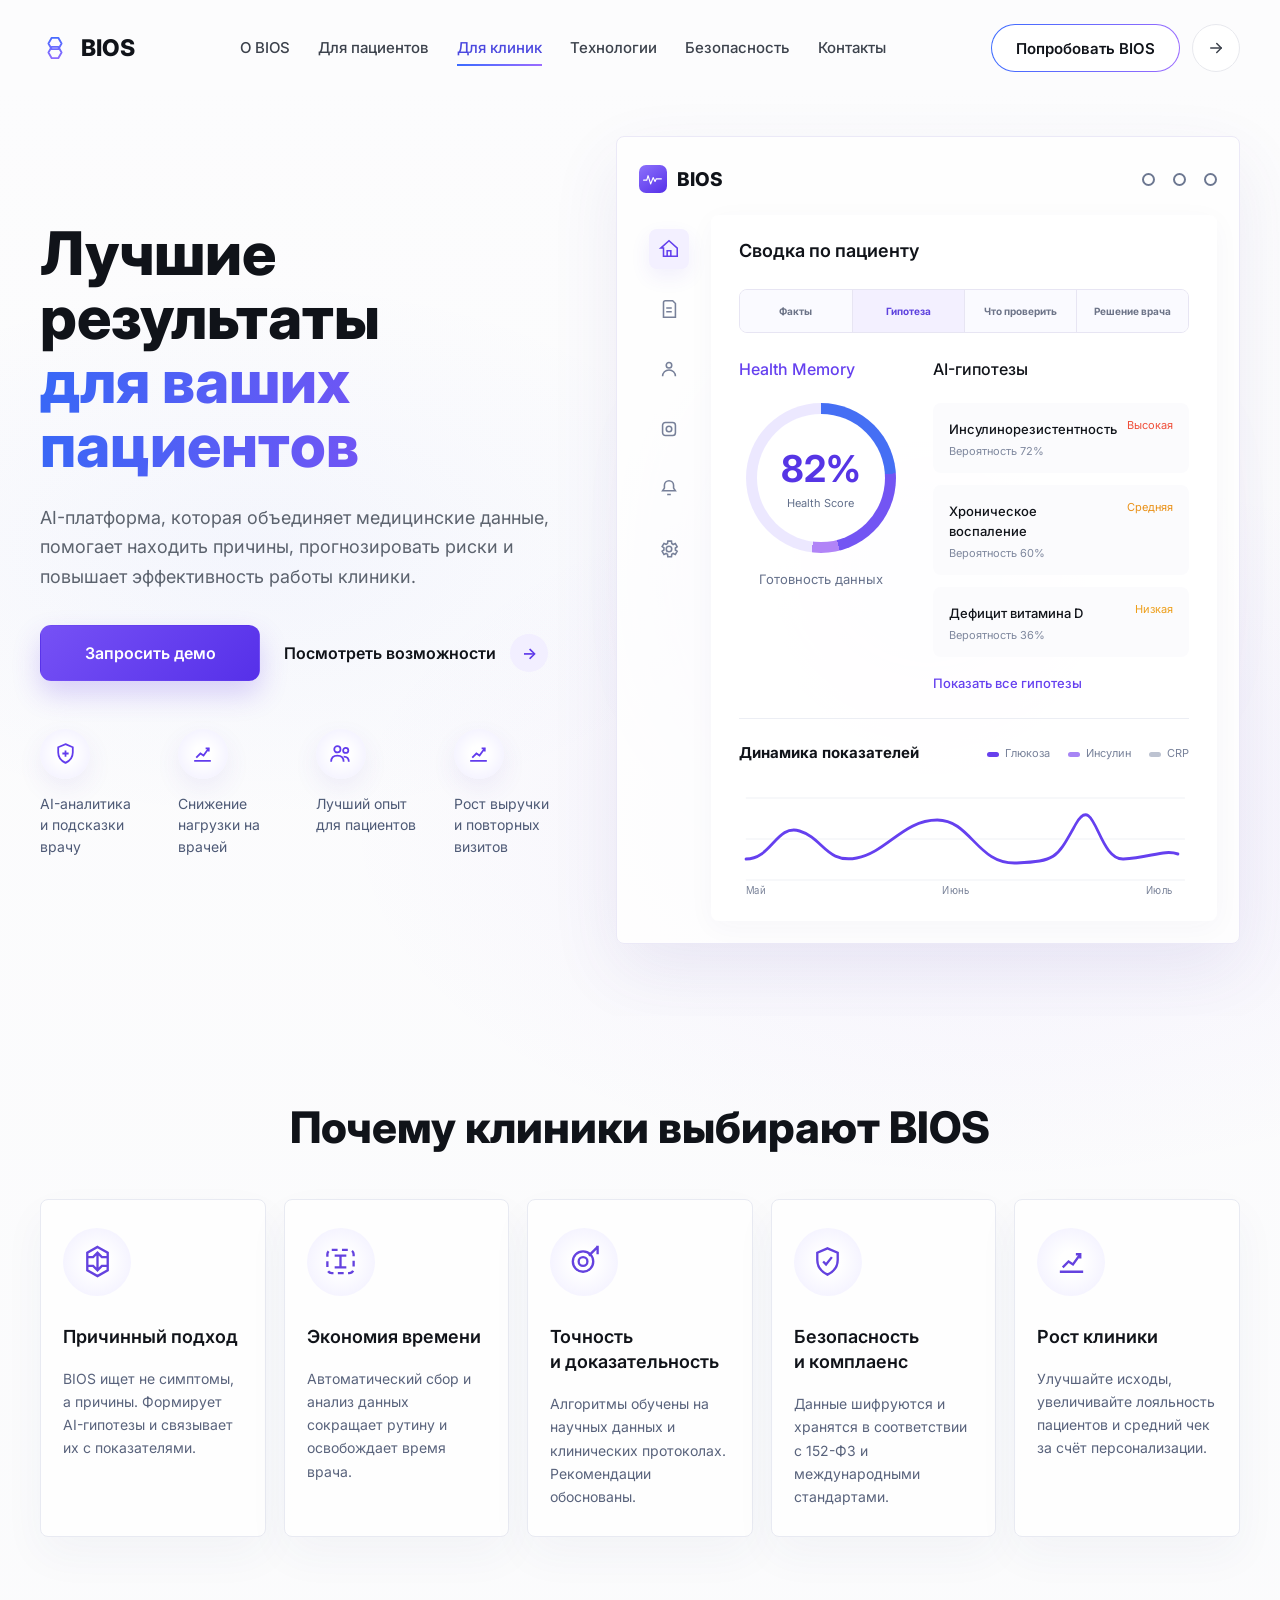
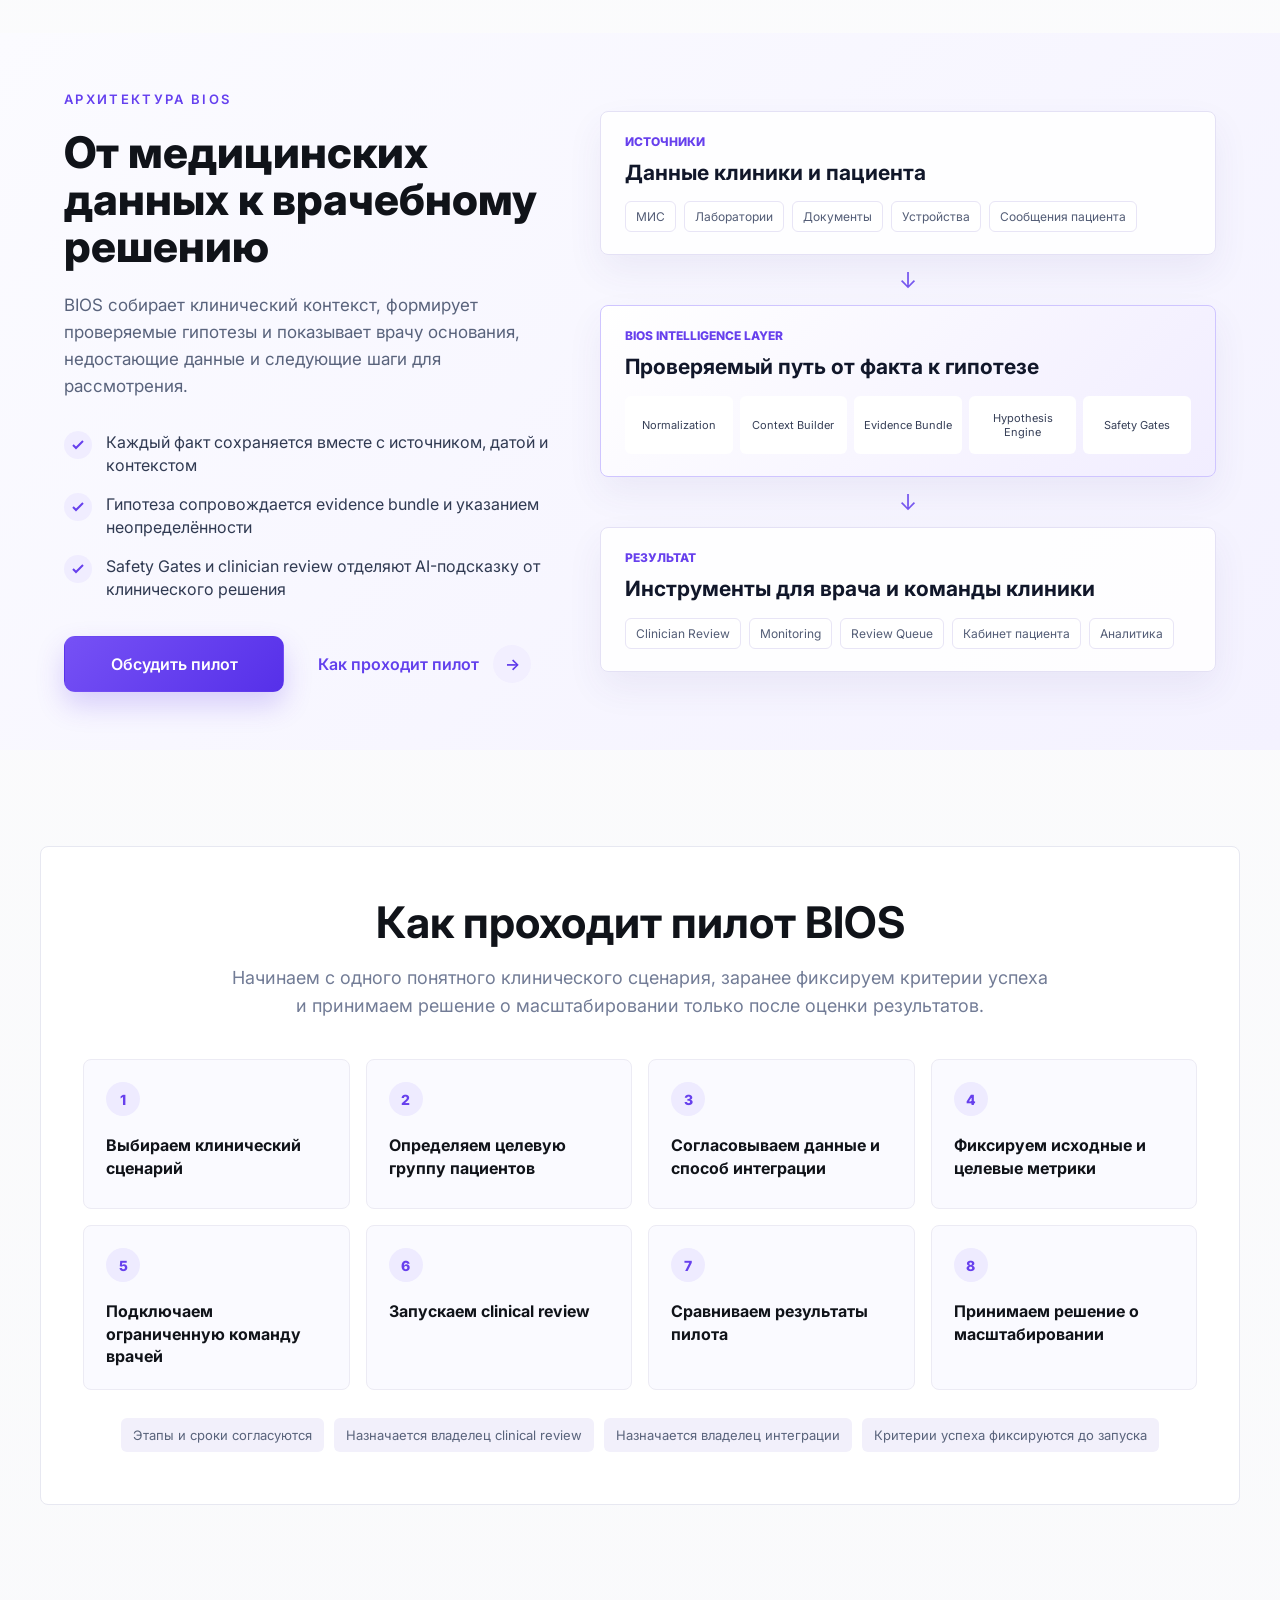
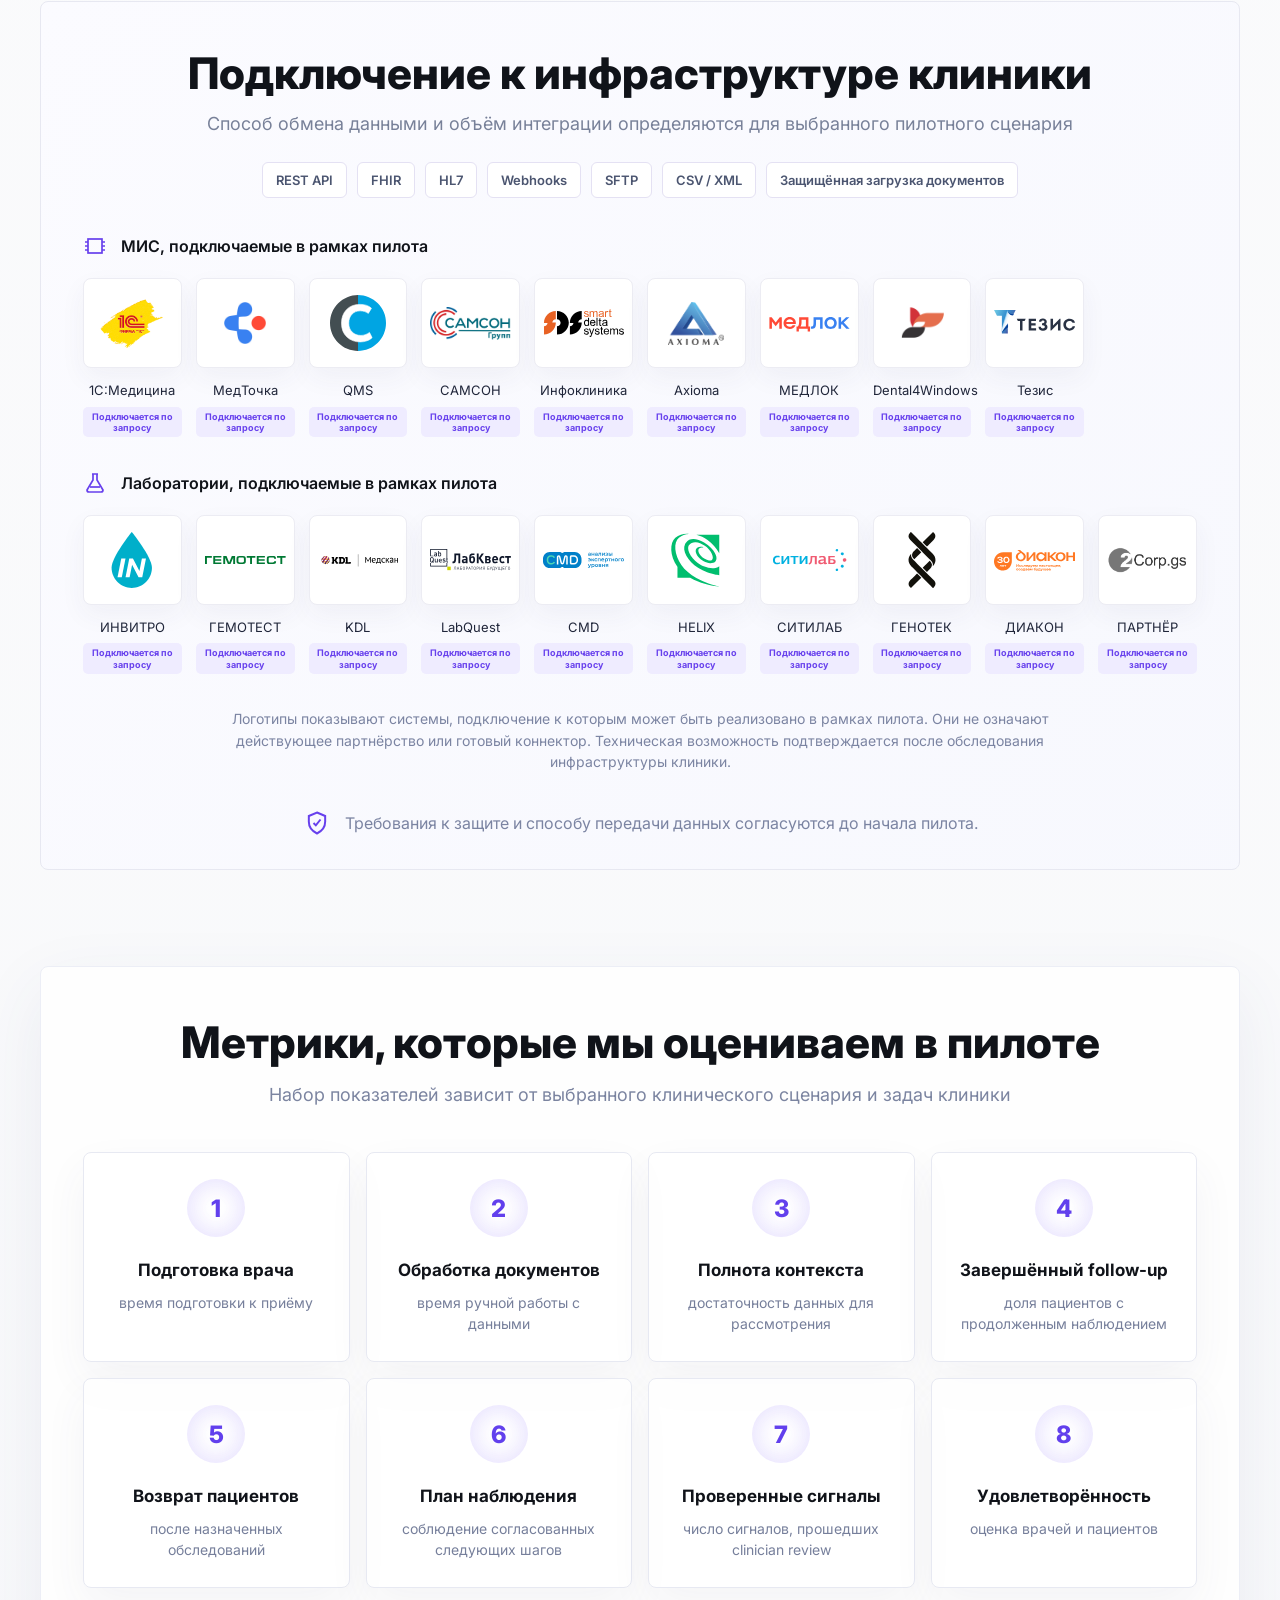
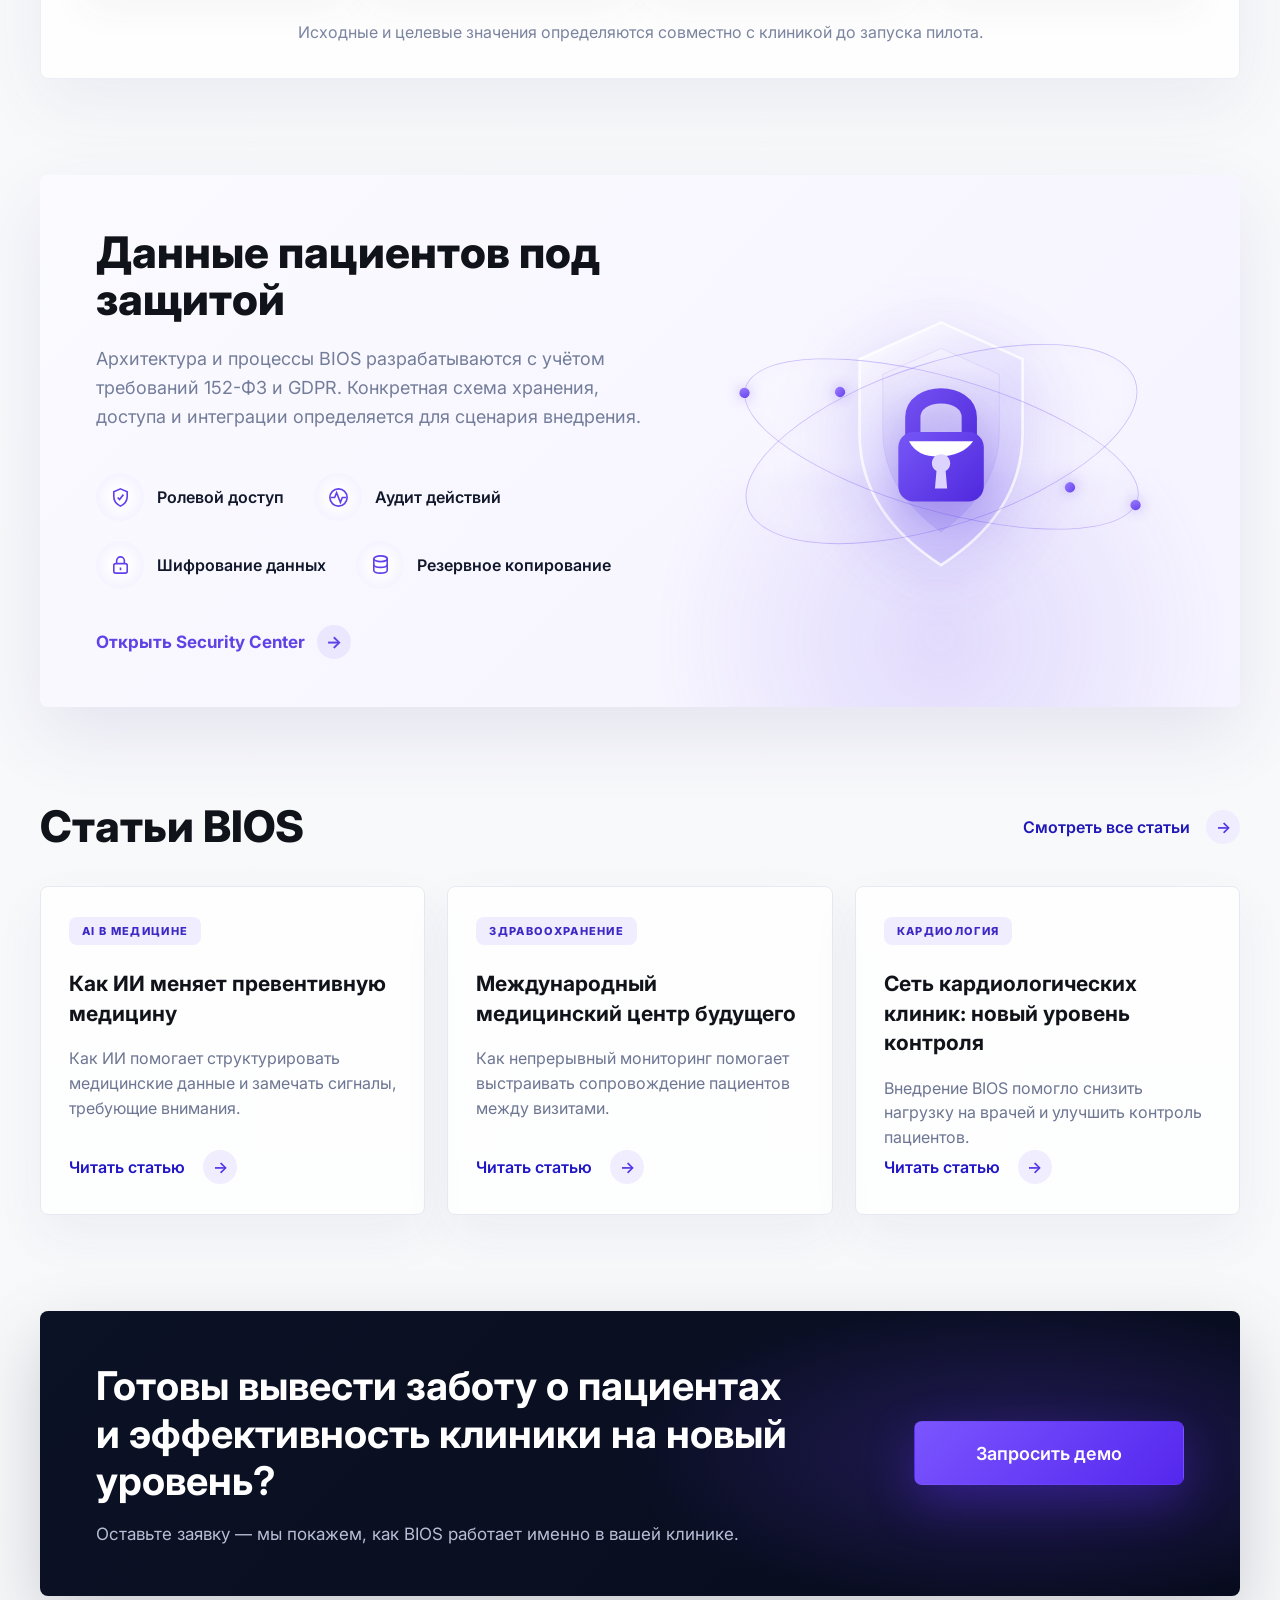
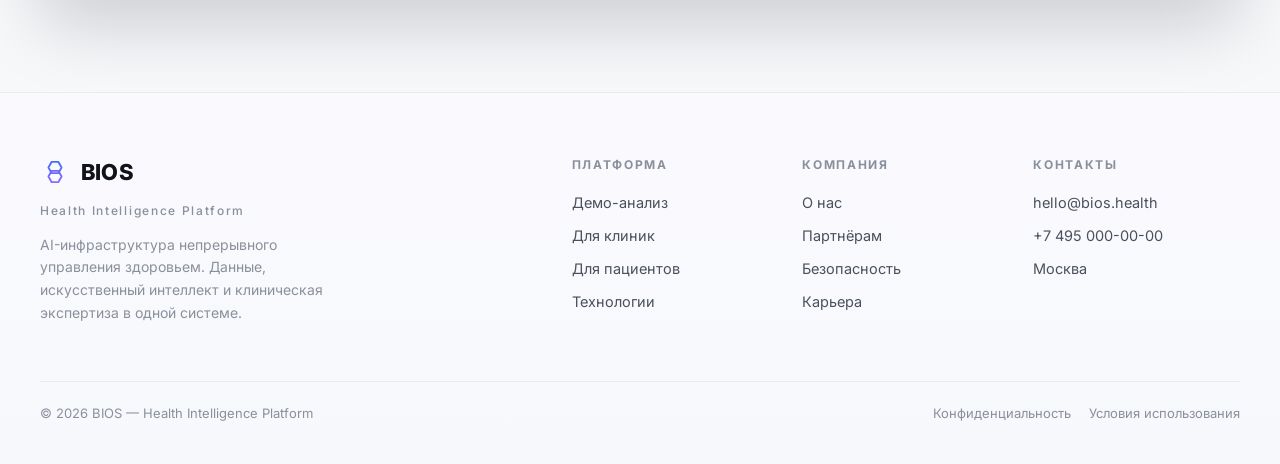
==== clinics.html @ 85fb9189 "Restore security sections" ====
<!DOCTYPE html>
<html lang="ru">
<head>
  <meta charset="UTF-8">
  <meta name="viewport" content="width=device-width, initial-scale=1.0">
  <title>BIOS для клиник — лучшие результаты для пациентов</title>
  <meta name="description" content="BIOS объединяет медицинские данные, формирует ИИ-гипотезы и помогает клиникам повышать качество лечения и эффективность работы.">
  <link rel="preconnect" href="https://fonts.googleapis.com">
  <link rel="preconnect" href="https://fonts.gstatic.com" crossorigin>
  <link href="https://fonts.googleapis.com/css2?family=Inter:wght@400;500;600;700;800&amp;display=swap&amp;subset=cyrillic,latin" rel="stylesheet">
  <style>
    :root{
      --ink:#0e1324;
      --text:#525d78;
      --muted:#7e879e;
      --line:#e7e9f2;
      --violet:#6540ef;
      --violet-2:#8059fa;
      --blue:#3f67f6;
      --page:#fdfdff;
      --wrap:min(1440px,calc(100% - 80px));
      --ease:cubic-bezier(.22,.61,.36,1);
    }
    *{box-sizing:border-box}
    html{scroll-behavior:smooth}
    body{margin:0;color:var(--ink);background:radial-gradient(850px 520px at 94% 8%,rgba(112,69,243,.055),transparent 68%),var(--page);font-family:'Inter',-apple-system,BlinkMacSystemFont,'Segoe UI',sans-serif;-webkit-font-smoothing:antialiased}
    body.menu-open{overflow:hidden}
    a{color:inherit;text-decoration:none}
    button{font:inherit}
    svg{display:block}
    .wrap{width:var(--wrap);margin:0 auto}

    .site-header{position:relative;z-index:20;border-bottom:1px solid rgba(226,229,239,.86);background:rgba(255,255,255,.78);backdrop-filter:blur(18px)}
    .nav{display:grid;grid-template-columns:auto 1fr auto;min-height:104px;align-items:center;gap:36px}
    .brand{display:inline-flex;align-items:center;gap:13px;font-size:26px;font-weight:800}
    .brand-mark{display:grid;width:44px;height:44px;place-items:center;border-radius:8px;color:#fff;background:linear-gradient(145deg,#8c71fb,#5630e9);box-shadow:0 9px 22px rgba(100,67,236,.24)}
    .brand-mark svg{width:28px;height:20px}
    .brand-main-mark{display:block;width:30px;height:30px;flex:none}
    .nav-links{display:flex;align-items:center;justify-content:center;gap:clamp(24px,3.1vw,52px)}
    .nav-links a{position:relative;padding:39px 0 36px;color:#273147;font-size:15px;font-weight:500;white-space:nowrap}
    .nav-links a:hover,.nav-links a[aria-current="page"]{color:#5731e9}
    .nav-links a[aria-current="page"]::after{content:"";position:absolute;right:0;bottom:20px;left:0;height:2px;background:#6540ef}
    .nav-actions{display:flex;align-items:center;gap:14px}
    .button{display:inline-flex;min-height:48px;align-items:center;justify-content:center;gap:10px;border:1px solid transparent;border-radius:8px;padding:0 24px;font-size:15px;font-weight:600;cursor:pointer;transition:transform .25s var(--ease),box-shadow .25s var(--ease),border-color .25s var(--ease)}
    .button:hover{transform:translateY(-2px)}
    .button-outline{border-color:#e2e5ee;background:rgba(255,255,255,.8)}
    .button-primary{color:#fff;background:linear-gradient(135deg,#7651f5,#5630e9);box-shadow:0 13px 28px rgba(94,55,232,.22)}
    .clinic-lead-modal[hidden]{display:none}
    .clinic-lead-modal{
      position:fixed;
      z-index:2000;
      inset:0;
      display:grid;
      padding:20px;
      place-items:center;
      overflow-y:auto;
      background:rgba(10,13,29,.58);
      backdrop-filter:blur(10px);
      -webkit-backdrop-filter:blur(10px);
    }
    .clinic-lead-dialog{
      position:relative;
      width:min(100%,520px);
      padding:34px;
      border:1px solid rgba(226,224,241,.95);
      border-radius:8px;
      background:#fff;
      box-shadow:0 30px 90px rgba(17,16,54,.28);
    }
    .clinic-lead-close{
      position:absolute;
      top:18px;
      right:18px;
      display:grid;
      width:42px;
      height:42px;
      padding:0;
      place-items:center;
      border:1px solid #e6e7ef;
      border-radius:50%;
      color:#505970;
      background:#fff;
      cursor:pointer;
      transition:border-color .2s ease,color .2s ease,transform .2s ease;
    }
    .clinic-lead-close:hover{color:#5d38e7;border-color:#8d78ee;transform:rotate(3deg)}
    .clinic-lead-close svg{width:20px;height:20px}
    .clinic-lead-eyebrow{margin:0 52px 12px 0;color:#6540ef;font-size:12px;font-weight:700;letter-spacing:.14em;text-transform:uppercase}
    .clinic-lead-dialog h2{margin:0;padding-right:48px;font-size:32px;line-height:1.18;letter-spacing:0}
    .clinic-lead-intro{margin:16px 0 0;color:#6c758d;font-size:15px;line-height:1.6}
    .clinic-lead-form{display:grid;gap:18px;margin-top:28px}
    .clinic-lead-field{display:grid;gap:8px}
    .clinic-lead-field label{color:#252c40;font-size:14px;font-weight:600}
    .clinic-lead-field label span{color:#8a91a3;font-weight:400}
    .clinic-lead-field input{
      width:100%;
      min-height:52px;
      padding:0 16px;
      border:1px solid #dfe2eb;
      border-radius:8px;
      outline:0;
      color:#141a2b;
      background:#fff;
      font:inherit;
      transition:border-color .18s ease,box-shadow .18s ease;
    }
    .clinic-lead-field input:focus{border-color:#7651f5;box-shadow:0 0 0 4px rgba(118,81,245,.12)}
    .clinic-lead-field input::placeholder{color:#9ba1b1}
    .clinic-lead-submit{width:100%;min-height:56px;margin-top:4px}
    .clinic-lead-status{min-height:20px;margin:0;color:#6b7388;font-size:13px;line-height:1.5}
    .clinic-lead-success{padding:28px 0 8px;text-align:center}
    .clinic-lead-success[hidden]{display:none}
    .clinic-lead-success-icon{
      display:grid;
      width:64px;
      height:64px;
      margin:0 auto 22px;
      place-items:center;
      border-radius:50%;
      color:#fff;
      background:linear-gradient(135deg,#7651f5,#5630e9);
      box-shadow:0 14px 30px rgba(94,55,232,.22);
    }
    .clinic-lead-success-icon svg{width:30px;height:30px}
    .clinic-lead-success h3{margin:0;font-size:27px}
    .clinic-lead-success p{margin:14px auto 0;color:#6c758d;font-size:15px;line-height:1.6}
    .clinic-lead-success .button{width:100%;margin-top:26px}
    body.clinic-modal-open{overflow:hidden}
    .menu-button{display:none;width:46px;height:46px;border:1px solid var(--line);border-radius:8px;place-items:center;color:var(--ink);background:#fff;cursor:pointer}
    .menu-button svg{width:22px;height:22px}

    .clinic-hero{overflow:hidden;padding:62px 0 84px}
    .clinic-hero-grid{display:grid;grid-template-columns:minmax(470px,.84fr) minmax(640px,1.16fr);min-height:760px;align-items:center;gap:50px}
    .clinic-hero h1{margin:0;font-size:clamp(54px,4.6vw,74px);line-height:1.12;font-weight:700;letter-spacing:0}
    .gradient-text{display:block;color:transparent;background:linear-gradient(97deg,#3967f6 2%,#8050f4 78%);-webkit-background-clip:text;background-clip:text}
    .clinic-lead{max-width:620px;margin:34px 0 0;color:var(--text);font-size:20px;line-height:1.75}
    .hero-actions{display:flex;align-items:center;gap:34px;margin-top:42px}
    .hero-actions .button-primary{min-width:245px;min-height:66px;font-size:17px}
    .text-link{display:inline-flex;align-items:center;gap:14px;font-weight:600}
    .text-link i{display:grid;width:38px;height:38px;place-items:center;border-radius:50%;color:#5e39ea;background:#f2efff;font-style:normal;transition:transform .25s var(--ease)}
    .text-link:hover i{transform:translateX(4px)}
    .clinic-proof{display:grid;grid-template-columns:repeat(4,minmax(0,1fr));gap:22px;margin-top:64px}
    .proof-item{color:#4e5a76;font-size:14px;line-height:1.55}
    .proof-icon{display:grid;width:58px;height:58px;margin-bottom:18px;place-items:center;border-radius:50%;color:#623ced;background:radial-gradient(circle,#fff 24%,#efedff 100%);box-shadow:0 10px 26px rgba(83,63,188,.08)}
    .proof-icon svg{width:29px;height:29px}

    .dashboard-stage{position:relative;min-width:0}
    .dashboard-stage::before{content:"";position:absolute;inset:5% 2% 0;background:radial-gradient(circle,rgba(102,69,238,.17),transparent 69%);filter:blur(28px)}
    .clinic-dashboard{position:relative;min-height:690px;padding:26px;border:1px solid #ebe9f7;border-radius:8px;background:rgba(255,255,255,.82);box-shadow:0 26px 70px rgba(76,63,155,.09);overflow:hidden}
    .dash-top{display:flex;align-items:center;justify-content:space-between;height:40px}
    .dash-brand{display:flex;align-items:center;gap:10px;font-size:19px;font-weight:800}
    .dash-brand .brand-mark{width:28px;height:28px;border-radius:7px;box-shadow:none}.dash-brand .brand-mark svg{width:19px}
    .dash-tools{display:flex;gap:18px;color:#6d7891}.dash-tools span{width:13px;height:13px;border:2px solid currentColor;border-radius:50%}
    .dash-layout{display:grid;grid-template-columns:70px 1fr;gap:12px;margin-top:22px}
    .dash-sidebar{display:flex;flex-direction:column;align-items:center;gap:20px;padding-top:14px}
    .dash-side-icon{display:grid;width:40px;height:40px;place-items:center;border-radius:8px;color:#778099}.dash-side-icon.active{color:#6340ed;background:#f3f0ff;box-shadow:0 8px 20px rgba(94,62,225,.08)}
    .dash-side-icon svg{width:22px;height:22px}
    .dash-main{min-height:576px;padding:32px 38px;border-radius:8px;background:rgba(255,255,255,.9);box-shadow:0 6px 28px rgba(63,67,110,.035)}
    .dash-title{margin:0 0 28px;font-size:18px;font-weight:600}
    .dash-path{display:grid;grid-template-columns:repeat(4,minmax(0,1fr));margin:0 0 26px;border:1px solid #e7e5f3;border-radius:8px;overflow:hidden}
    .dash-path span{display:flex;min-height:42px;padding:0 10px;align-items:center;justify-content:center;color:#6d7488;background:#fafaff;font-size:10px;font-weight:700;text-align:center}
    .dash-path span+span{border-left:1px solid #e7e5f3}
    .dash-path span:nth-child(2){color:#5e42de;background:#f3f0ff}
    .dash-summary{display:grid;grid-template-columns:.78fr 1.22fr;gap:30px}
    .score-pane h3,.hypotheses-pane h3{margin:0 0 24px;font-size:16px;font-weight:500}.score-pane h3{color:#6540ef}
    .score-ring{position:relative;display:grid;width:150px;height:150px;margin:0 auto;place-items:center;border-radius:50%;background:conic-gradient(#456ff4 0 24%,#7355f3 24% 46%,#b184f7 46% 52%,#ece8ff 52% 100%)}
    .score-ring::before{content:"";position:absolute;width:128px;height:128px;border-radius:50%;background:#fff}
    .score-value{position:relative;text-align:center}.score-value strong{display:block;color:#5635e5;font-size:37px}.score-value span{color:#63708b;font-size:11px}
    .score-caption{margin:18px 0 0;text-align:center;color:#66718b;font-size:13px}
    .hypothesis-list{display:grid;gap:12px}
    .hypothesis{display:grid;grid-template-columns:1fr auto;gap:10px;padding:15px 16px;border-radius:8px;background:#fbfbfd}
    .hypothesis strong{font-size:13px;font-weight:500}.hypothesis small{display:block;margin-top:6px;color:#7f889e;font-size:11px}.risk{font-size:11px}.risk.high{color:#ef4e39}.risk.medium{color:#e99118}.risk.low{color:#ed9e19}
    .all-hypotheses{display:inline-block;margin-top:18px;color:#6540ef;font-size:13px;font-weight:500}
    .dash-chart{margin-top:26px;padding-top:24px;border-top:1px solid #eceef4}
    .chart-head{display:flex;align-items:center;justify-content:space-between;margin-bottom:14px}.chart-head h3{margin:0;font-size:15px}.chart-legend{display:flex;gap:18px;color:#78829a;font-size:11px}.chart-legend i{display:inline-block;width:12px;height:5px;margin-right:6px;border-radius:8px;background:#6740ed}.chart-legend i.alt{background:#a785f5}.chart-legend i.gray{background:#bdc3d1}
    .dash-chart svg{width:100%;height:120px}

    .why{padding:100px 0 120px}
    .section-title{margin:0;text-align:center;font-size:clamp(40px,3.6vw,58px);line-height:1.2;font-weight:600;letter-spacing:0}
    .why-grid{display:grid;grid-template-columns:repeat(5,minmax(0,1fr));gap:24px;margin-top:66px}
    .why-card{display:flex;min-height:410px;flex-direction:column;padding:38px 26px;border:1px solid #e8eaf2;border-radius:8px;background:rgba(255,255,255,.76);box-shadow:0 18px 44px rgba(57,62,105,.045)}
    .why-icon{display:grid;width:86px;height:86px;place-items:center;border-radius:50%;color:#6442df;background:radial-gradient(circle,#fff 24%,#efedff 100%)}
    .why-icon svg{width:46px;height:46px}
    .why-card h3{margin:42px 0 0;font-size:20px;line-height:1.45;font-weight:600}
    .why-card p{margin:auto 0 0;color:#59637c;font-size:15px;line-height:1.85}

    .solution{padding:0 0 120px}
    .solution-shell{position:relative;min-height:760px;overflow:hidden;background:#f8fafc}
    .solution-photo{position:absolute;inset:0;width:100%;height:100%;object-fit:cover}
    .solution-shell::after{content:"";position:absolute;inset:0;background:linear-gradient(90deg,rgba(255,255,255,.99) 0%,rgba(255,255,255,.96) 37%,rgba(255,255,255,.4) 55%,transparent 72%)}
    .solution-content{position:relative;z-index:2;width:min(760px,48%);padding:84px 0 74px 5%}
    .eyebrow{margin:0 0 32px;color:#6540ef;font-size:14px;font-weight:600;letter-spacing:.18em;text-transform:uppercase}
    .solution h2{margin:0;font-size:clamp(44px,4vw,64px);line-height:1.18;font-weight:500;letter-spacing:0}
    .solution-lead{margin:28px 0 0;color:#59637c;font-size:19px;line-height:1.7}
    .solution-list{display:grid;gap:20px;margin-top:42px}
    .solution-item{display:grid;grid-template-columns:28px 1fr;align-items:start;gap:14px;color:#303a52;font-size:18px;line-height:1.45}
    .solution-check{display:grid;width:28px;height:28px;place-items:center;border-radius:50%;color:#6740ed;background:#f0edff}.solution-check svg{width:16px;height:16px}
    .solution-actions{display:flex;align-items:center;gap:48px;margin-top:48px}.solution-actions .button-primary{min-width:250px;min-height:64px;font-size:17px}.solution-actions .text-link{color:#6240ed}

    .integrations{padding:0 0 120px}
    .integrations-shell{padding:62px 58px 38px;border:1px solid #e7e8f1;border-radius:8px;background:linear-gradient(135deg,rgba(251,251,255,.98),rgba(247,248,254,.9))}
    .integrations-head{text-align:center}.integrations-head h2{margin:0;font-size:clamp(42px,3.8vw,60px);line-height:1.18;font-weight:600}.integrations-head p{margin:18px 0 0;color:#788199;font-size:20px}
    .integration-group{margin-top:44px}.integration-group+.integration-group{margin-top:42px}
    .integration-label{display:flex;align-items:center;gap:14px;margin:0 0 26px;font-size:18px;font-weight:600}.integration-label svg{width:28px;height:28px;color:#6740ed}
    .integration-grid{display:grid;grid-template-columns:repeat(10,minmax(0,1fr));gap:18px}
    .integration-item{text-align:center}.integration-logo{display:flex;height:100px;align-items:center;justify-content:center;padding:12px 8px;border:1px solid #ececf3;border-radius:8px;background:#fff;box-shadow:0 10px 26px rgba(54,57,101,.05);color:#111827}.integration-item span{display:block;margin-top:14px;color:#20263a;font-size:13px;line-height:1.25}
    .integration-logo img{display:block;width:auto;max-width:100%;height:auto;max-height:58px;object-fit:contain}.integration-logo img.logo-mark{width:56px;height:56px}.integration-logo img.logo-wide{width:min(100%,118px);max-height:52px}
    .integration-trust{display:flex;align-items:center;justify-content:center;gap:14px;margin-top:48px;color:#7b84a2;font-size:18px}.integration-trust svg{width:28px;height:28px;color:#6740ed}

    .results{padding:0 0 120px}
    .results-shell{padding:72px 54px 48px;border:1px solid #eceef6;border-radius:8px;background:rgba(255,255,255,.86);box-shadow:0 24px 70px rgba(68,73,126,.08)}
    .results-head{text-align:center}.results-head h2{margin:0;font-size:clamp(38px,3.5vw,56px);line-height:1.2;font-weight:700}.results-head p{margin:18px 0 0;color:#7b84a0;font-size:22px;line-height:1.45}
    .results-grid{display:grid;grid-template-columns:repeat(4,minmax(0,1fr));gap:36px;margin-top:58px}
    .result-card{display:flex;min-height:320px;flex-direction:column;align-items:center;justify-content:flex-start;padding:44px 24px 38px;border:1px solid #e7e9f2;border-radius:8px;background:rgba(255,255,255,.78);box-shadow:0 18px 44px rgba(67,72,116,.055);text-align:center}
    .result-number{display:grid;width:112px;height:112px;place-items:center;border-radius:50%;color:#6240ed;background:radial-gradient(circle,#fff 18%,#f0edff 100%);font-size:52px;font-weight:800;box-shadow:inset 0 0 24px rgba(103,64,237,.08)}
    .result-card h3{margin:46px 0 0;font-size:23px;line-height:1.35;font-weight:700}.result-card p{margin:22px 0 0;color:#767f9b;font-size:20px;line-height:1.45}
    .results-note{margin:48px 0 0;text-align:center;color:#7b84a0;font-size:18px}

    .security{padding:0 0 120px}
    .security-shell{position:relative;display:grid;grid-template-columns:minmax(0,1.08fr) minmax(420px,.92fr);align-items:center;gap:34px;min-height:520px;padding:72px 72px 64px;border-radius:8px;background:linear-gradient(135deg,#fbfaff 0%,#f5f3ff 100%);box-shadow:0 28px 72px rgba(76,65,155,.11);overflow:hidden}
    .security-shell::before{content:"";position:absolute;inset:auto -8% -18% 42%;height:330px;background:radial-gradient(circle,rgba(102,64,237,.14),transparent 66%);filter:blur(8px)}
    .security-content{position:relative;z-index:2}.security h2{margin:0;font-size:clamp(40px,4vw,64px);line-height:1.15;font-weight:700}.security-copy{max-width:820px;margin:30px 0 0;color:#737d9a;font-size:22px;line-height:1.55}
    .security-badges{display:flex;flex-wrap:wrap;gap:28px 42px;margin-top:70px}.security-badge{display:inline-flex;align-items:center;gap:16px;color:#12182b;font-size:20px;font-weight:600;white-space:nowrap}.security-badge i{display:grid;width:58px;height:58px;place-items:center;border-radius:50%;color:#6240ed;background:radial-gradient(circle,#fff 22%,#efecff 100%);font-style:normal}.security-badge svg{width:27px;height:27px}
    .security-more{display:inline-flex;align-items:center;gap:12px;margin-top:36px;color:#5f43e6;font-size:17px;font-weight:700}.security-more i{display:grid;width:34px;height:34px;place-items:center;border-radius:50%;background:#ebe7ff;font-style:normal;transition:transform .25s var(--ease)}.security-more:hover i{transform:translateX(4px)}
    .security-art{position:relative;z-index:2;display:grid;min-height:360px;place-items:center}
    .security-orbit{position:absolute;width:min(96%,520px);height:220px;border:3px solid rgba(106,86,238,.16);border-radius:50%;transform:rotate(16deg)}.security-orbit::before,.security-orbit::after{content:"";position:absolute;width:14px;height:14px;border-radius:50%;background:#9b87f6;box-shadow:0 0 18px rgba(102,64,237,.28)}.security-orbit::before{top:20px;left:7%}.security-orbit::after{right:9%;bottom:26px}
    .security-orbit.alt{height:270px;transform:rotate(-24deg)}.security-orbit.alt::before{top:50%;left:-3%}.security-orbit.alt::after{right:-2%;bottom:52%}
    .shield-visual{position:relative;display:grid;width:250px;height:300px;place-items:center;border-radius:52% 52% 46% 46%;background:linear-gradient(150deg,rgba(255,255,255,.74),rgba(230,225,255,.2));filter:drop-shadow(0 34px 34px rgba(92,63,218,.18))}
    .shield-visual::before{content:"";position:absolute;inset:54px 46px 42px;border-radius:46% 46% 42% 42%;background:linear-gradient(145deg,#8463ff 0%,#5a31ea 100%);clip-path:polygon(50% 0,90% 16%,86% 68%,50% 100%,14% 68%,10% 16%);box-shadow:inset 0 10px 22px rgba(255,255,255,.24)}
    .shield-visual::after{content:"";position:absolute;inset:20px 22px 16px;border:2px solid rgba(116,93,239,.18);border-radius:46% 46% 42% 42%;clip-path:polygon(50% 0,94% 18%,88% 70%,50% 100%,12% 70%,6% 18%)}
    .lock-visual{position:relative;z-index:2;width:70px;height:62px;margin-top:38px;border-radius:8px;background:linear-gradient(180deg,#fff,#e8e6ff);box-shadow:0 12px 24px rgba(49,39,139,.24)}.lock-visual::before{content:"";position:absolute;left:17px;top:-38px;width:36px;height:46px;border:9px solid #fff;border-bottom:0;border-radius:24px 24px 0 0}.lock-visual::after{content:"";position:absolute;left:31px;top:24px;width:9px;height:20px;border-radius:8px;background:#5a31ea}

    .articles{padding:0 0 120px}.articles-head{display:flex;align-items:center;justify-content:space-between;gap:24px;margin-bottom:48px}.articles-head h2{margin:0;font-size:clamp(42px,3.6vw,58px);line-height:1.15;font-weight:600}.articles-all{display:inline-flex;align-items:center;gap:16px;color:#1f18b8;font-size:18px;font-weight:600;white-space:nowrap}.articles-all i,.article-link i{display:grid;width:34px;height:34px;place-items:center;border-radius:50%;background:#f0edff;color:#4f32e7;font-style:normal}
    .articles-grid{display:grid;grid-template-columns:repeat(3,minmax(0,1fr));gap:36px}.article-card{display:flex;min-height:360px;flex-direction:column;padding:38px 34px;border:1px solid #e7e9f2;border-radius:8px;background:rgba(255,255,255,.82);box-shadow:0 20px 52px rgba(57,62,105,.055)}
    .article-tag{align-self:flex-start;padding:8px 16px;border-radius:8px;background:#f0edff;color:#3d2ac4;font-size:13px;font-weight:800;letter-spacing:.12em;text-transform:uppercase}.article-card h3{margin:30px 0 0;font-size:24px;line-height:1.45;font-weight:700}.article-card p{margin:28px 0 0;color:#6d7692;font-size:19px;line-height:1.55}.article-link{display:inline-flex;align-items:center;gap:18px;margin-top:auto;color:#2116c7;font-size:18px;font-weight:600}

    .demo-cta{padding:0 0 120px}.demo-shell{display:grid;grid-template-columns:minmax(0,1fr) auto;align-items:center;gap:44px;padding:72px 70px;border-radius:8px;background:radial-gradient(560px 220px at 82% 50%,rgba(103,64,237,.28),transparent 72%),linear-gradient(135deg,#0c1225 0%,#070b1d 100%);box-shadow:0 28px 72px rgba(9,12,30,.18);color:#fff}.demo-shell h2{max-width:900px;margin:0;font-size:clamp(38px,3.5vw,58px);line-height:1.32;font-weight:600}.demo-shell p{margin:26px 0 0;color:#b7bed5;font-size:20px}.demo-shell .button-primary{min-width:340px;min-height:82px;border-radius:8px;font-size:25px;background:linear-gradient(135deg,#7b55ff,#5527ee);box-shadow:0 18px 46px rgba(92,45,238,.34)}

    .clinic-footer{padding:0 0 42px}.footer-shell{display:grid;grid-template-columns:1.35fr repeat(3,1fr);gap:54px;padding:62px;border-top:1px solid #e7e9f2;background:linear-gradient(180deg,rgba(250,250,255,.92),rgba(247,248,253,.72))}
    .footer-brand p{max-width:360px;margin:25px 0 0;color:#59637c;font-size:15px;line-height:1.7}.footer-audience{display:flex;flex-wrap:wrap;gap:10px;margin-top:28px}.footer-audience a{display:inline-flex;align-items:center;gap:9px;padding:11px 14px;border:1px solid #e0e2ed;border-radius:8px;color:#22283a;background:#fff;font-size:14px;font-weight:650;transition:border-color .2s,color .2s,transform .2s}.footer-audience a:hover{border-color:#8c75ef;color:#5937e7;transform:translateY(-2px)}.footer-audience svg{width:16px;height:16px}.footer-column h3{margin:6px 0 25px;font-size:15px}.footer-column nav{display:grid;gap:17px}.footer-column a{color:#5b6680;font-size:14px;line-height:1.45;transition:color .2s}.footer-column a:hover{color:#5937e7}.footer-contact{display:inline-flex!important;align-items:center;gap:9px;color:#2d20c7!important;font-weight:650}.footer-contact svg{width:17px;height:17px}.footer-bottom{grid-column:1/-1;display:flex;align-items:center;justify-content:space-between;gap:24px;margin-top:10px;padding-top:28px;border-top:1px solid #e0e3ec;color:#778098;font-size:14px}.footer-legal{display:flex;flex-wrap:wrap;gap:20px}.footer-legal a{color:#778098}.footer-legal a:hover{color:#5937e7}

    .reveal{opacity:0;transform:translateY(18px);transition:opacity .7s var(--ease),transform .7s var(--ease)}.reveal.is-visible{opacity:1;transform:none}

    @media(max-width:1180px){
      :root{--wrap:min(100% - 48px,1180px)}
      .nav-links{gap:22px}.nav-links a:nth-last-child(-n+2){display:none}
      .clinic-hero-grid{grid-template-columns:minmax(400px,.85fr) minmax(520px,1.15fr);gap:30px}
      .clinic-proof{grid-template-columns:repeat(2,minmax(0,1fr))}
      .clinic-dashboard{min-height:620px}.dash-main{padding:28px 26px}.dash-layout{grid-template-columns:58px 1fr}
      .why-grid{grid-template-columns:repeat(3,minmax(0,1fr))}.why-card{min-height:360px}.why-card:nth-last-child(-n+2){grid-column:span 1}
      .integration-grid{grid-template-columns:none;grid-auto-flow:column;grid-auto-columns:118px;overflow-x:auto;padding-bottom:12px;scrollbar-width:none;scroll-snap-type:x proximity}.integration-grid::-webkit-scrollbar{display:none}.integration-item{scroll-snap-align:start}
      .results-grid{grid-template-columns:repeat(2,minmax(0,1fr));gap:24px}.result-card{min-height:280px}.security-shell{grid-template-columns:1fr;min-height:0}.security-art{min-height:300px}.articles-grid{gap:22px}.article-card{padding:32px 26px}.demo-shell{grid-template-columns:1fr}.demo-shell .button-primary{justify-self:start}
      .footer-shell{grid-template-columns:1.2fr repeat(3,.8fr);gap:34px;padding:48px 34px}
    }
    @media(max-width:920px){
      :root{--wrap:min(100% - 40px,760px)}
      .nav{grid-template-columns:1fr auto;min-height:82px}.nav-links,.nav-actions{display:none}.menu-button{display:grid}
      .nav-links.is-open{position:fixed;inset:82px 0 0;display:flex;flex-direction:column;align-items:flex-start;justify-content:flex-start;gap:0;padding:28px 24px;background:#fff}
      .nav-links.is-open a,.nav-links.is-open a:nth-last-child(-n+2){display:block;width:100%;padding:18px 0;border-bottom:1px solid var(--line)}.nav-links.is-open a::after{display:none}
      .clinic-hero{padding-top:42px}.clinic-hero-grid{grid-template-columns:1fr;min-height:0}.clinic-copy{text-align:center}.clinic-lead{margin-right:auto;margin-left:auto}.hero-actions{justify-content:center}.clinic-proof{text-align:left}.dashboard-stage{width:min(100%,760px);margin:0 auto}
      .why{padding-top:80px}.why-grid{grid-template-columns:repeat(2,minmax(0,1fr))}
      .solution-shell{display:flex;min-height:0;flex-direction:column;padding-top:400px}.solution-photo{height:430px;object-position:66% center}.solution-shell::after{background:linear-gradient(180deg,transparent 0,rgba(255,255,255,.24) 270px,#fff 410px)}.solution-content{width:100%;padding:55px 40px 65px;background:#fff}.solution-content{text-align:center}.solution-list{width:min(100%,680px);margin-right:auto;margin-left:auto;text-align:left}.solution-actions{justify-content:center}
      .integrations-shell{padding:54px 34px 34px}.results-shell{padding:56px 34px 40px}.security-shell{padding:54px 34px 44px}.security-copy br,.demo-shell br{display:none}.security-badges{margin-top:44px}.articles-head{align-items:flex-start;flex-direction:column}.articles-grid{grid-template-columns:1fr}.article-card{min-height:300px}.demo-shell{padding:54px 34px}.footer-shell{grid-template-columns:repeat(2,minmax(0,1fr))}.footer-brand{grid-column:1/-1}
    }
    @media(max-width:620px){
      :root{--wrap:calc(100% - 32px)}
      .brand{font-size:22px}.brand-mark{width:38px;height:38px}
      .clinic-hero{padding:32px 0 64px}.clinic-hero h1{font-size:42px;line-height:1.15}.clinic-lead{font-size:17px;line-height:1.65}.hero-actions{flex-direction:column;gap:20px}.hero-actions .button-primary{width:100%}.clinic-proof{grid-template-columns:1fr;gap:24px;margin-top:48px}.proof-item{display:grid;grid-template-columns:58px 1fr;align-items:center;gap:16px}.proof-icon{margin:0}
      .clinic-dashboard{min-height:530px;padding:15px}.dash-layout{grid-template-columns:1fr}.dash-sidebar{display:none}.dash-main{min-height:440px;padding:22px 16px}.dash-summary{grid-template-columns:1fr}.hypotheses-pane{display:none}.score-ring{width:136px;height:136px}.score-ring::before{width:116px;height:116px}.dash-chart{margin-top:22px}.chart-legend{display:none}
      .why{padding:70px 0 80px}.section-title{font-size:34px}.why-grid{grid-template-columns:1fr;gap:14px;margin-top:40px}.why-card{display:grid;grid-template-columns:74px 1fr;min-height:0;gap:20px;padding:24px}.why-icon{grid-row:1/3;width:74px;height:74px}.why-icon svg{width:38px;height:38px}.why-card h3{margin:4px 0 0;font-size:18px}.why-card p{margin:8px 0 0;font-size:14px;line-height:1.65}
      .solution{padding-bottom:80px}.solution-shell{padding-top:310px}.solution-photo{height:340px;object-position:72% center}.solution-content{padding:40px 20px 52px}.eyebrow{margin-bottom:20px}.solution h2{font-size:36px}.solution-lead{font-size:17px}.solution-list{gap:16px;margin-top:32px}.solution-item{font-size:15px}.solution-actions{flex-direction:column;gap:22px;margin-top:38px}.solution-actions .button-primary{width:100%}
      .integrations{padding-bottom:80px}.integrations-shell{padding:42px 18px 28px}.integrations-head h2{font-size:34px}.integrations-head p{font-size:16px;line-height:1.5}.integration-group{margin-top:34px}.integration-label{font-size:15px}.integration-grid{grid-auto-columns:104px;gap:12px}.integration-logo{height:90px}.integration-trust{align-items:flex-start;margin-top:30px;font-size:15px;text-align:center}
      .results,.security,.articles,.demo-cta{padding-bottom:80px}.results-shell{padding:42px 18px 32px}.results-head h2{font-size:32px}.results-head p{font-size:16px}.results-grid{grid-template-columns:1fr;gap:14px;margin-top:34px}.result-card{min-height:0;padding:26px 18px}.result-number{width:82px;height:82px;font-size:38px}.result-card h3{margin-top:26px;font-size:19px}.result-card p{margin-top:12px;font-size:16px}.results-note{margin-top:30px;font-size:14px;line-height:1.5}.security-shell{padding:42px 20px 34px}.security h2{font-size:32px}.security-copy{font-size:16px;line-height:1.65}.security-badges{display:grid;gap:16px}.security-badge{font-size:15px;white-space:normal}.security-badge i{width:48px;height:48px}.security-art{min-height:250px}.security-orbit{width:310px;height:140px}.security-orbit.alt{height:180px}.shield-visual{width:180px;height:220px}.shield-visual::before{inset:40px 34px 30px}.lock-visual{width:54px;height:48px}.lock-visual::before{left:13px;top:-30px;width:28px;height:36px;border-width:7px}.lock-visual::after{left:24px;top:18px}.articles-head{margin-bottom:28px}.articles-head h2{font-size:34px}.articles-all,.article-link{font-size:16px}.article-card{min-height:0;padding:28px 22px}.article-card h3{font-size:21px}.article-card p{font-size:16px}.demo-shell{padding:42px 22px;gap:30px}.demo-shell h2{font-size:30px}.demo-shell p{font-size:16px;line-height:1.55}.demo-shell .button-primary{width:100%;min-width:0;min-height:62px;font-size:20px}
      .clinic-footer{padding-bottom:20px}.footer-shell{grid-template-columns:1fr;gap:34px;padding:38px 22px}.footer-brand{grid-column:auto}.footer-column h3{margin-bottom:17px}.footer-bottom{align-items:flex-start;flex-direction:column;gap:16px}.footer-legal{gap:12px 18px}
    }
    /* Match the visual scale and rhythm of the main page. */
    :root{
      --ink:#101319;
      --text:#5c636e;
      --muted:#8a909b;
      --line:#e9ebef;
      --page:#fcfcfd;
      --wrap:min(1320px,calc(100% - 80px));
    }
    body{
      background:radial-gradient(1100px 600px at 78% 12%,rgba(124,77,255,.06),transparent 60%),radial-gradient(900px 500px at 20% 8%,rgba(47,91,255,.04),transparent 55%),linear-gradient(180deg,#fcfcfd 0%,#f7f8fa 100%);
    }
    .site-header{border-bottom:0;background:rgba(252,252,253,.88)}
    .nav{min-height:82px;gap:24px}
    .brand{gap:11px;font-size:23px}
    .brand-mark{width:30px;height:30px;border-radius:7px;box-shadow:0 7px 18px rgba(100,67,236,.2)}
    .brand-mark svg{width:21px;height:15px}
    .nav-links{gap:38px}
    .nav-links a{padding:31px 0 30px;color:#3c424c}
    .nav-links a[aria-current="page"]::after{bottom:11px}
    .button{border-radius:11px}
    .button-outline{border-color:#e3e5eb;background:#fff}

    .clinic-hero{padding:40px 0 72px}
    .clinic-hero-grid{grid-template-columns:minmax(430px,.92fr) minmax(560px,1.08fr);min-height:640px;gap:44px}
    .clinic-hero h1{font-size:clamp(42px,4.7vw,68px);line-height:1.06;font-weight:800}
    .clinic-lead{max-width:560px;margin-top:26px;font-size:18px;line-height:1.62}
    .hero-actions{gap:24px;margin-top:34px}
    .hero-actions .button-primary{min-width:220px;min-height:56px;font-size:16px}
    .clinic-proof{gap:20px;margin-top:48px}
    .proof-icon{width:50px;height:50px;margin-bottom:14px}
    .proof-icon svg{width:25px;height:25px}
    .clinic-dashboard{min-height:570px;padding:22px}
    .dash-layout{grid-template-columns:60px 1fr;margin-top:16px}
    .dash-main{min-height:472px;padding:25px 28px}

    .why{padding:88px 0 96px}
    .section-title,.solution h2,.integrations-head h2,.results-head h2,.security h2,.articles-head h2{font-size:clamp(36px,3.4vw,52px);line-height:1.08;font-weight:800}
    .why-grid{gap:18px;margin-top:48px}
    .why-card{min-height:300px;padding:28px 22px}
    .why-icon{width:68px;height:68px}
    .why-icon svg{width:35px;height:35px}
    .why-card h3{margin-top:28px;font-size:18px;line-height:1.4}
    .why-card p{margin:18px 0 0;font-size:14px;line-height:1.65}

    .solution,.integrations,.results,.security,.articles,.demo-cta{padding-bottom:96px}
    .solution-shell{min-height:620px}
    .solution-content{width:min(680px,50%);padding:64px 0 58px 5%}
    .eyebrow{margin-bottom:22px;font-size:13px}
    .solution-lead{margin-top:22px;font-size:17px;line-height:1.6}
    .solution-list{gap:16px;margin-top:30px}
    .solution-item{font-size:16px}
    .solution-actions{gap:34px;margin-top:34px}
    .solution-actions .button-primary{min-width:220px;min-height:56px;font-size:16px}

    .integrations-shell{padding:48px 42px 32px}
    .integrations-head p{margin-top:16px;font-size:18px}
    .integration-group{margin-top:36px}
    .integration-group+.integration-group{margin-top:34px}
    .integration-label{margin-bottom:20px;font-size:16px}
    .integration-label svg{width:24px;height:24px}
    .integration-grid{gap:14px}
    .integration-logo{height:90px}
    .integration-trust{margin-top:36px;font-size:16px}

    .results-shell{padding:52px 42px 36px}
    .results-head p{margin-top:16px;font-size:18px}
    .results-grid{gap:22px;margin-top:44px}
    .result-card{min-height:250px;padding:30px 20px}
    .result-number{width:84px;height:84px;font-size:40px}
    .result-card h3{margin-top:28px;font-size:20px}
    .result-card p{margin-top:14px;font-size:16px;line-height:1.5}
    .results-note{margin-top:34px;font-size:16px}

    .security-shell{grid-template-columns:minmax(0,1.08fr) minmax(360px,.92fr);min-height:440px;padding:54px 56px 48px}
    .security-copy{margin-top:22px;font-size:18px;line-height:1.6}
    .security-badges{gap:20px 30px;margin-top:42px}
    .security-badge{gap:13px;font-size:16px}
    .security-badge i{width:48px;height:48px}
    .security-badge svg{width:23px;height:23px}
    .security-art{min-height:300px;transform:scale(.86)}
    .bios-lock-art{
      position:relative;
      isolation:isolate;
      display:grid;
      min-height:320px;
      place-items:center;
      overflow:visible;
    }
    .bios-lock-glow{
      position:absolute;
      z-index:0;
      width:78%;
      aspect-ratio:1;
      border-radius:50%;
      background:radial-gradient(circle,rgba(111,76,243,.19) 0%,rgba(111,76,243,.08) 36%,transparent 69%);
      filter:blur(18px);
      animation:biosLockGlow 5.4s ease-in-out infinite;
    }
    .bios-lock-orbit{
      position:absolute;
      z-index:2;
      width:min(98%,520px);
      height:156px;
      border:1.5px solid rgba(111,82,244,.34);
      border-radius:50%;
      box-shadow:inset 0 0 22px rgba(112,79,244,.025);
    }
    .bios-lock-orbit.one{transform:rotate(16deg);animation:biosOrbitOne 13s linear infinite}
    .bios-lock-orbit.two{height:190px;transform:rotate(-18deg);animation:biosOrbitTwo 16s linear infinite}
    .bios-lock-dot{
      position:absolute;
      width:12px;
      height:12px;
      border-radius:50%;
      background:linear-gradient(145deg,#9b80ff,#6740ed);
      box-shadow:0 0 15px rgba(103,64,237,.42);
      animation:biosDotPulse 2.8s ease-in-out infinite;
    }
    .bios-lock-dot.a{top:50%;left:-6px}
    .bios-lock-dot.b{top:50%;right:-6px;animation-delay:-1.2s}
    .bios-lock-dot.c{top:-6px;left:29%;animation-delay:-.7s}
    .bios-lock-dot.d{right:22%;bottom:-6px;animation-delay:-1.8s}
    .bios-lock-shield{
      position:relative;
      z-index:1;
      width:250px;
      height:auto;
      overflow:visible;
      filter:drop-shadow(0 26px 32px rgba(88,62,205,.13));
      animation:biosShieldBreathe 5.4s ease-in-out infinite;
    }
    .bios-lock-core{
      position:absolute;
      z-index:4;
      width:142px;
      height:auto;
      overflow:visible;
      filter:drop-shadow(0 20px 20px rgba(78,43,211,.25));
      animation:biosLockFloat 4.2s ease-in-out infinite;
    }
    .bios-lock-highlight{animation:biosLockHighlight 3.4s ease-in-out infinite}
    @keyframes biosOrbitOne{from{transform:rotate(16deg)}to{transform:rotate(376deg)}}
    @keyframes biosOrbitTwo{from{transform:rotate(-18deg)}to{transform:rotate(-378deg)}}
    @keyframes biosDotPulse{0%,100%{opacity:.68;transform:scale(.82)}50%{opacity:1;transform:scale(1.14)}}
    @keyframes biosShieldBreathe{0%,100%{opacity:.82;transform:translateY(3px) scale(.985)}50%{opacity:1;transform:translateY(-3px) scale(1.02)}}
    @keyframes biosLockFloat{0%,100%{transform:translateY(5px)}50%{transform:translateY(-7px)}}
    @keyframes biosLockGlow{0%,100%{opacity:.65;transform:scale(.92)}50%{opacity:1;transform:scale(1.08)}}
    @keyframes biosLockHighlight{0%,100%{opacity:.18}50%{opacity:.58}}

    .articles-head{margin-bottom:36px}
    .articles-all,.article-link{font-size:16px}
    .articles-grid{gap:22px}
    .article-card{min-height:300px;padding:30px 28px}
    .article-card h3{margin-top:24px;font-size:21px;line-height:1.4}
    .article-card p{margin-top:18px;font-size:16px;line-height:1.55}
    .article-tag{padding:7px 13px;font-size:11px}

    .demo-shell{gap:38px;padding:52px 56px}
    .demo-shell h2{font-size:clamp(34px,3.1vw,46px);line-height:1.2;font-weight:700}
    .demo-shell p{margin-top:18px;font-size:17px}
    .demo-shell .button-primary{min-width:270px;min-height:64px;font-size:18px}
    .clinic-footer{padding-bottom:28px}
    .footer-shell{padding:48px}

    .architecture-shell{display:grid;grid-template-columns:minmax(0,.88fr) minmax(440px,1.12fr);align-items:center;gap:52px;padding:58px 5%;background:linear-gradient(135deg,#fbfbff 0%,#f4f2ff 100%)}
    .architecture-shell::after{display:none}
    .architecture-shell .solution-content{width:auto;padding:0}
    .architecture-visual{display:grid;gap:14px}
    .architecture-tier{padding:22px 24px;border:1px solid #e4e1f5;border-radius:8px;background:rgba(255,255,255,.88);box-shadow:0 16px 36px rgba(67,55,137,.07)}
    .architecture-tier.primary{border-color:#cfc5ff;background:linear-gradient(135deg,#fff 0%,#f1edff 100%)}
    .architecture-tier small{display:block;margin-bottom:10px;color:#6740ed;font-size:12px;font-weight:800;text-transform:uppercase}
    .architecture-tier h3{margin:0;color:#11172a;font-size:21px;line-height:1.35}
    .architecture-tags{display:flex;flex-wrap:wrap;gap:8px;margin-top:14px}
    .architecture-tags span{padding:7px 10px;border:1px solid #e8e5f6;border-radius:6px;background:#fff;color:#535d76;font-size:12px;line-height:1.25}
    .architecture-flow{display:grid;grid-template-columns:repeat(5,minmax(0,1fr));gap:7px;margin-top:15px}
    .architecture-flow span{display:grid;min-height:58px;place-items:center;padding:8px;border-radius:6px;background:#fff;color:#363f57;font-size:11px;line-height:1.3;text-align:center}
    .architecture-arrow{color:#7657ef;font-size:22px;line-height:1;text-align:center}

    .pilot{padding:0 0 96px}
    .pilot-shell{padding:52px 42px;border:1px solid #e7e8f1;border-radius:8px;background:#fff}
    .pilot-head{max-width:820px;margin:0 auto;text-align:center}
    .pilot-head h2{margin:0;font-size:clamp(36px,3.4vw,52px);line-height:1.08}
    .pilot-head p{margin:18px 0 0;color:#727c96;font-size:18px;line-height:1.6}
    .pilot-grid{display:grid;grid-template-columns:repeat(4,minmax(0,1fr));gap:16px;margin-top:38px}
    .pilot-step{min-height:150px;padding:22px;border:1px solid #ecebf4;border-radius:8px;background:#fafaff}
    .pilot-step span{display:grid;width:34px;height:34px;place-items:center;border-radius:50%;background:#eeebff;color:#6740ed;font-size:14px;font-weight:800}
    .pilot-step h3{margin:18px 0 0;font-size:16px;line-height:1.4}
    .pilot-meta{display:flex;flex-wrap:wrap;justify-content:center;gap:10px;margin-top:28px}
    .pilot-meta span{padding:9px 12px;border-radius:6px;background:#f2f0fb;color:#59637b;font-size:13px}

    .connection-methods{display:flex;flex-wrap:wrap;justify-content:center;gap:10px;margin-top:28px}
    .connection-methods span{padding:9px 13px;border:1px solid #e4e1f3;border-radius:6px;background:#fff;color:#4b5570;font-size:13px;font-weight:600}
    .integration-item .integration-status{display:inline-block;margin-top:8px;padding:4px 6px;border-radius:5px;background:#efecff;color:#6740ed;font-size:9px;font-weight:700;line-height:1.25}
    .integration-disclaimer{max-width:850px;margin:34px auto 0;color:#7b84a2;font-size:14px;line-height:1.55;text-align:center}

    .results-grid.metrics-grid{grid-template-columns:repeat(4,minmax(0,1fr));gap:16px}
    .metrics-grid .result-card{min-height:210px;padding:26px 18px}
    .metrics-grid .result-number{width:58px;height:58px;font-size:24px}
    .metrics-grid .result-card h3{margin-top:22px;font-size:17px}
    .metrics-grid .result-card p{margin-top:10px;font-size:14px}

    @media(max-width:1180px){
      :root{--wrap:min(100% - 48px,1120px)}
      .clinic-hero-grid{grid-template-columns:minmax(380px,.9fr) minmax(480px,1.1fr);min-height:600px;gap:28px}
      .clinic-dashboard{min-height:540px}.dash-main{min-height:444px}
      .why-card{min-height:280px}
      .architecture-shell{grid-template-columns:1fr;gap:38px}
      .architecture-shell .solution-content{max-width:760px}
      .pilot-grid{grid-template-columns:repeat(2,minmax(0,1fr))}
      .results-grid.metrics-grid{grid-template-columns:repeat(2,minmax(0,1fr))}
    }
    @media(max-width:920px){
      :root{--wrap:min(100% - 40px,760px)}
      .nav{min-height:82px}
      .clinic-hero{padding-top:38px}.clinic-hero-grid{grid-template-columns:1fr;min-height:0}
      .clinic-dashboard{min-height:560px}
      .why{padding-top:76px}
      .solution-shell{min-height:0}
      .architecture-shell{display:grid;padding:46px 34px}
      .security-shell{grid-template-columns:minmax(0,1fr);gap:24px}
      .security-content{display:contents}
      .security h2{order:1}
      .security-copy{order:2;margin-top:-8px}
      .security-art{order:3;width:min(100%,360px);min-height:260px;justify-self:center;transform:none}
      .security-badges{order:4;margin-top:4px}
      .security-more{order:5;justify-self:start}
    }
    @media(max-width:620px){
      :root{--wrap:calc(100% - 32px)}
      .brand{font-size:22px}.brand-mark{width:30px;height:30px}.brand-main-mark{width:28px;height:28px}
      .clinic-hero{padding:30px 0 56px}.clinic-hero h1{font-size:40px;line-height:1.1}
      .clinic-lead{font-size:16px}.clinic-dashboard{min-height:500px}
      .why{padding:64px 0 72px}.section-title,.solution h2,.integrations-head h2,.security h2,.articles-head h2{font-size:32px}.results-head h2{font-size:30px}
      .solution,.integrations,.results,.security,.articles,.demo-cta{padding-bottom:72px}
      .pilot{padding-bottom:72px}
      .why-card{min-height:0}
      .security-art,.bios-lock-art{width:min(100%,280px);min-height:220px;transform:none}
      .demo-shell h2{font-size:29px}.demo-shell .button-primary{font-size:18px}
      .footer-shell{padding:36px 22px}
      html,body{width:100%;overflow-x:clip}
      .site-header .nav{min-height:72px}.menu-button{width:42px;height:42px}
      .nav-links.is-open{inset:72px 0 0;padding:18px 20px 30px}
      .clinic-copy,.solution-content,.integrations-head,.results-head,.security-content,.articles-head,.demo-copy{min-width:0}
      .clinic-hero h1,.section-title,.solution h2,.integrations-head h2,.results-head h2,.security h2,.articles-head h2,.demo-shell h2{overflow-wrap:normal;word-break:normal;hyphens:none}
      .clinic-hero h1{font-size:36px}.clinic-lead{margin-top:22px}
      .hero-actions{width:100%;gap:16px}.hero-actions .button-primary,.solution-actions .button-primary{width:100%;min-width:0}
      .text-link{justify-content:center}
      .clinic-proof{gap:18px;margin-top:38px}.proof-item{grid-template-columns:50px 1fr;gap:14px}.proof-icon{width:50px;height:50px}
      .clinic-dashboard{min-height:470px;padding:12px}.dash-main{min-height:390px;padding:18px 13px}.dash-title{margin-bottom:18px}.dash-chart svg{height:100px}
      .why-grid{margin-top:32px}.why-card{grid-template-columns:58px 1fr;gap:15px;padding:20px 18px}.why-icon{width:58px;height:58px}.why-icon svg{width:29px;height:29px}
      .solution-shell{padding-top:280px}.solution-photo{height:310px}.solution-content{width:100%;padding:36px 18px 46px}.solution-list{margin-top:26px}.solution-actions{width:100%;margin-top:30px}
      .architecture-shell{padding:34px 16px}.architecture-shell .solution-content{padding:0}.architecture-flow{grid-template-columns:1fr}.architecture-tier{padding:18px}.architecture-tags span{font-size:11px}.pilot-shell{padding:34px 16px}.pilot-head h2{font-size:30px}.pilot-head p{font-size:16px}.pilot-grid{grid-template-columns:1fr;gap:10px;margin-top:28px}.pilot-step{min-height:0;padding:18px}.pilot-step h3{margin-top:14px}.pilot-meta{justify-content:flex-start}.results-grid.metrics-grid{grid-template-columns:1fr}
      .integrations-shell,.results-shell{padding:34px 16px 26px}.integration-grid{grid-auto-columns:96px}.integration-logo{height:82px}.integration-trust{gap:10px;font-size:14px}
      .results-grid{margin-top:30px}.result-card{padding:24px 16px}.results-note{font-size:13px}
      .security-shell{gap:18px;padding:34px 18px 28px;text-align:center}.security-copy{max-width:none;margin-top:-6px;font-size:16px}.security-badges{display:grid;grid-template-columns:1fr;gap:12px;margin-top:4px;text-align:left}.security-badge{white-space:normal}.bios-lock-orbit{width:100%;height:104px}.bios-lock-orbit.two{height:128px}.bios-lock-shield{width:160px}.bios-lock-core{width:92px}.bios-lock-dot{width:9px;height:9px}.bios-lock-glow{width:86%}
      .security-more{justify-self:center}
      .articles-head{gap:16px}.articles-grid{gap:14px}.article-card{padding:24px 18px}.article-card h3{font-size:20px}.article-card p{font-size:15px}
      .demo-shell{padding:36px 18px;gap:24px;text-align:center}.demo-shell p{font-size:15px}.demo-shell .button-primary{width:100%;min-width:0;min-height:58px}
      .footer-shell{gap:28px}.footer-audience{display:grid;grid-template-columns:1fr}.footer-audience a{justify-content:center}.footer-bottom{font-size:13px}
    }
    @media(max-width:920px){
      body.menu-open .site-header{background:#f8f8fd!important;backdrop-filter:none!important;-webkit-backdrop-filter:none!important}
      .nav-links.is-open{
        z-index:1000!important;
        width:100vw;
        border-top:1px solid #e5e6ef;
        background:linear-gradient(155deg,#fcfcff 0%,#f4f3fb 100%)!important;
        box-shadow:0 24px 60px rgba(55,48,108,.14);
        backdrop-filter:none!important;
        -webkit-backdrop-filter:none!important;
        opacity:1!important;
        overflow-y:auto;
        overscroll-behavior:contain;
      }
      .nav-links.is-open a{position:relative;z-index:1;background:transparent}
    }
    @media(max-width:620px){
      .clinic-dashboard{min-height:0;overflow:visible}
      .dash-layout{grid-template-columns:1fr}
      .dash-main{min-height:0}
      .dash-summary{grid-template-columns:1fr}
      .dash-path{grid-template-columns:1fr 1fr;margin-bottom:22px}
      .dash-path span{min-height:38px;padding:0 7px;font-size:9px}
      .dash-path span:nth-child(3){border-left:0;border-top:1px solid #e7e5f3}
      .dash-path span:nth-child(4){border-top:1px solid #e7e5f3}
      .hypotheses-pane{display:block}
      .hypotheses-pane h3{margin-top:4px}
      .hypothesis{gap:8px;padding:12px 10px}
      .hypothesis strong{font-size:11px}
      .hypothesis small{font-size:9px}
      .risk{padding:5px 7px;font-size:8px}
      .dash-chart{margin-top:28px}
    }
    .burger,.menu-button{position:relative;color:#3c424c}
    .burger span,.menu-button svg{display:none}
    .burger::before,.burger::after,.menu-button::before,.menu-button::after{
      content:"";
      position:absolute;
      top:50%;
      left:50%;
      width:22px;
      height:2px;
      border-radius:2px;
      background:currentColor;
      transform:translate(-50%,-50%);
      transition:transform .22s var(--ease),box-shadow .22s var(--ease),opacity .18s ease;
    }
    .burger::before,.menu-button::before{box-shadow:0 -7px 0 currentColor,0 7px 0 currentColor}
    .burger::after,.menu-button::after{opacity:0}
    .burger[aria-expanded="true"]::before,.menu-button[aria-expanded="true"]::before{
      box-shadow:none;
      transform:translate(-50%,-50%) rotate(45deg);
    }
    .burger[aria-expanded="true"]::after,.menu-button[aria-expanded="true"]::after{
      opacity:1;
      transform:translate(-50%,-50%) rotate(-45deg);
    }
    @media(prefers-reduced-motion:reduce){*{animation:none!important;transition:none!important}.reveal{opacity:1;transform:none}}
  </style>
  <link rel="stylesheet" href="assets/bios-shell.css">
</head>
<body>
  <header class="bios-shell-header">
    <div class="bios-shell-nav">
      <a class="bios-shell-brand" href="index.html" aria-label="BIOS — главная">
        <svg class="bios-shell-mark" viewBox="-120 -160 240 320" aria-hidden="true"><defs><linearGradient id="biosHeaderLogoGradient" x1="0" y1="-150" x2="0" y2="150" gradientUnits="userSpaceOnUse"><stop offset="0" stop-color="#3b6bff"/><stop offset="1" stop-color="#9b6bff"/></linearGradient></defs><g fill="none" stroke="url(#biosHeaderLogoGradient)" stroke-width="20" stroke-linejoin="round"><polygon points="70,-48 35,-108.6 -35,-108.6 -70,-48 -35,12.6 35,12.6"/><polygon points="70,48 35,-12.6 -35,-12.6 -70,48 -35,108.6 35,108.6"/></g></svg>
        <span>BIOS</span>
      </a>
      <nav class="bios-shell-menu" id="biosNav" aria-label="Основная навигация">
        <a href="index.html">О BIOS</a>
        <a href="patients.html">Для пациентов</a>
        <a href="clinics.html" aria-current="page">Для клиник</a>
        <a href="index.html#technology">Технологии</a>
        <a href="security.html">Безопасность</a>
        <a href="index.html#contacts">Контакты</a>
      </nav>
      <div class="bios-shell-actions">
        <a class="bios-shell-primary" href="index.html#demo">Попробовать BIOS</a>
        <a class="bios-shell-arrow" href="index.html#demo" aria-label="Перейти к демо">
          <svg viewBox="0 0 24 24" fill="none" stroke="currentColor" stroke-width="2" stroke-linecap="round" stroke-linejoin="round"><line x1="5" y1="12" x2="19" y2="12"/><polyline points="13 6 19 12 13 18"/></svg>
        </a>
        <button class="bios-shell-burger" id="biosMenuButton" type="button" aria-label="Открыть меню" aria-controls="biosNav" aria-expanded="false"></button>
      </div>
    </div>
  </header>

  <main>
    <section class="clinic-hero" aria-labelledby="clinic-title">
      <div class="wrap clinic-hero-grid">
        <div class="clinic-copy reveal">
          <h1 id="clinic-title">Лучшие результаты <span class="gradient-text">для ваших пациентов</span></h1>
          <p class="clinic-lead">AI-платформа, которая объединяет медицинские данные, помогает находить причины, прогнозировать риски и повышает эффективность работы клиники.</p>
          <div class="hero-actions"><button class="button button-primary" type="button" data-clinic-form>Запросить демо</button><a class="text-link" href="#why">Посмотреть возможности <i aria-hidden="true">→</i></a></div>
          <div class="clinic-proof" aria-label="Преимущества BIOS для клиник">
            <div class="proof-item"><span class="proof-icon"><svg viewBox="0 0 24 24" fill="none" stroke="currentColor" stroke-width="1.7"><path d="m12 3 7 3v5c0 4.8-2.8 8-7 10-4.2-2-7-5.2-7-10V6l7-3Z"/><path d="M9 12h6m-3-3v6"/></svg></span><span>AI-аналитика<br>и подсказки врачу</span></div>
            <div class="proof-item"><span class="proof-icon"><svg viewBox="0 0 24 24" fill="none" stroke="currentColor" stroke-width="1.7"><path d="M4 19h16M6 16l4-4 3 2 5-7"/><path d="M15 7h3v3"/></svg></span><span>Снижение<br>нагрузки на врачей</span></div>
            <div class="proof-item"><span class="proof-icon"><svg viewBox="0 0 24 24" fill="none" stroke="currentColor" stroke-width="1.7"><circle cx="9" cy="8" r="3"/><circle cx="17" cy="9" r="2.5"/><path d="M3 20c0-4 2.5-6 6-6s6 2 6 6m0-5c3 0 5 1.8 5 5"/></svg></span><span>Лучший опыт<br>для пациентов</span></div>
            <div class="proof-item"><span class="proof-icon"><svg viewBox="0 0 24 24" fill="none" stroke="currentColor" stroke-width="1.7"><path d="M4 19h16M6 16l4-4 3 2 5-7"/><path d="M15 7h3v3"/></svg></span><span>Рост выручки<br>и повторных визитов</span></div>
          </div>
        </div>

        <div class="dashboard-stage reveal" aria-label="Интерфейс BIOS для клиники">
          <div class="clinic-dashboard">
            <div class="dash-top"><div class="dash-brand"><span class="brand-mark"><svg viewBox="0 0 30 20" fill="none"><path d="M1 11h5l2-7 4 13 4-10 3 6 2-4h8" stroke="currentColor" stroke-width="1.8" stroke-linecap="round" stroke-linejoin="round"/></svg></span>BIOS</div><div class="dash-tools"><span></span><span></span><span></span></div></div>
            <div class="dash-layout">
              <aside class="dash-sidebar" aria-hidden="true">
                <span class="dash-side-icon active"><svg viewBox="0 0 24 24" fill="none" stroke="currentColor" stroke-width="1.7"><path d="m3 11 9-8 9 8v9H6v-9Z"/><path d="M10 20v-6h4v6"/></svg></span>
                <span class="dash-side-icon"><svg viewBox="0 0 24 24" fill="none" stroke="currentColor" stroke-width="1.7"><path d="M6 21V5a2 2 0 0 1 2-2h8l3 3v15H6Z"/><path d="M9 11h6M9 15h6"/></svg></span>
                <span class="dash-side-icon"><svg viewBox="0 0 24 24" fill="none" stroke="currentColor" stroke-width="1.7"><circle cx="12" cy="8" r="3"/><path d="M5 20c0-4 3-7 7-7s7 3 7 7"/></svg></span>
                <span class="dash-side-icon"><svg viewBox="0 0 24 24" fill="none" stroke="currentColor" stroke-width="1.7"><rect x="5" y="5" width="14" height="14" rx="3"/><circle cx="12" cy="12" r="3"/></svg></span>
                <span class="dash-side-icon"><svg viewBox="0 0 24 24" fill="none" stroke="currentColor" stroke-width="1.7"><path d="M12 3a5 5 0 0 1 5 5v3l2 3H5l2-3V8a5 5 0 0 1 5-5Z"/><path d="M10 18h4"/></svg></span>
                <span class="dash-side-icon"><svg viewBox="0 0 24 24" fill="none" stroke="currentColor" stroke-width="1.7"><circle cx="12" cy="12" r="3"/><path d="M19 12a7 7 0 0 0-.1-1l2-1.5-2-3.4-2.4 1A8 8 0 0 0 15 6l-.3-2.6h-4L10.4 6a8 8 0 0 0-1.5.9l-2.4-1-2 3.4 2 1.5a7 7 0 0 0 0 2.2l-2 1.5 2 3.4 2.4-1a8 8 0 0 0 1.5.9l.3 2.6h4l.3-2.6a8 8 0 0 0 1.5-.9l2.4 1 2-3.4-2-1.5c.1-.3.1-.7.1-1Z"/></svg></span>
              </aside>
              <div class="dash-main">
                <h2 class="dash-title">Сводка по пациенту</h2>
                <div class="dash-path" aria-label="Рабочий маршрут врача"><span>Факты</span><span>Гипотеза</span><span>Что проверить</span><span>Решение врача</span></div>
                <div class="dash-summary">
                  <div class="score-pane"><h3>Health Memory</h3><div class="score-ring"><div class="score-value"><strong>82%</strong><span>Health Score</span></div></div><p class="score-caption">Готовность данных</p></div>
                  <div class="hypotheses-pane"><h3>AI-гипотезы</h3><div class="hypothesis-list"><div class="hypothesis"><div><strong>Инсулинорезистентность</strong><small>Вероятность 72%</small></div><span class="risk high">Высокая</span></div><div class="hypothesis"><div><strong>Хроническое воспаление</strong><small>Вероятность 60%</small></div><span class="risk medium">Средняя</span></div><div class="hypothesis"><div><strong>Дефицит витамина D</strong><small>Вероятность 36%</small></div><span class="risk low">Низкая</span></div></div><a class="all-hypotheses" href="#solution">Показать все гипотезы</a></div>
                </div>
                <div class="dash-chart"><div class="chart-head"><h3>Динамика показателей</h3><div class="chart-legend"><span><i></i>Глюкоза</span><span><i class="alt"></i>Инсулин</span><span><i class="gray"></i>CRP</span></div></div><svg viewBox="0 0 520 120" preserveAspectRatio="none" aria-hidden="true"><path d="M8 104H515M8 63H515M8 22H515" stroke="#eef0f5"/><path d="M8 83C38 83 43 48 70 55s31 33 66 27 54-38 93-38 46 45 92 43 46-5 68-39 25 36 55 35 47-10 63-5" fill="none" stroke="#6540ef" stroke-width="3" stroke-linecap="round"/><text x="8" y="118" fill="#7b849a" font-size="11">Май</text><text x="235" y="118" fill="#7b849a" font-size="11">Июнь</text><text x="470" y="118" fill="#7b849a" font-size="11">Июль</text></svg></div>
              </div>
            </div>
          </div>
        </div>
      </div>
    </section>

    <section class="why" id="why" aria-labelledby="why-title">
      <div class="wrap reveal"><h2 class="section-title" id="why-title">Почему клиники выбирают BIOS</h2><div class="why-grid">
        <article class="why-card"><span class="why-icon"><svg viewBox="0 0 24 24" fill="none" stroke="currentColor" stroke-width="1.6"><path d="m12 2 7 4v12l-7 4-7-4V6l7-4Z"/><path d="M5 9h4l3-3 3 3h4M5 15h4l3 3 3-3h4M12 6v12"/></svg></span><h3>Причинный подход</h3><p>BIOS ищет не симптомы, а причины. Формирует AI-гипотезы и связывает их с показателями.</p></article>
        <article class="why-card"><span class="why-icon"><svg viewBox="0 0 24 24" fill="none" stroke="currentColor" stroke-width="1.6"><rect x="3" y="4" width="18" height="16" rx="3" stroke-dasharray="4 3"/><path d="M8 8h8M8 16h8M12 8v8"/></svg></span><h3>Экономия времени</h3><p>Автоматический сбор и анализ данных сокращает рутину и освобождает время врача.</p></article>
        <article class="why-card"><span class="why-icon"><svg viewBox="0 0 24 24" fill="none" stroke="currentColor" stroke-width="1.6"><circle cx="11" cy="12" r="7"/><circle cx="11" cy="12" r="3"/><path d="m15 8 6-6m-1 0h1v5"/></svg></span><h3>Точность<br>и доказательность</h3><p>Алгоритмы обучены на научных данных и клинических протоколах. Рекомендации обоснованы.</p></article>
        <article class="why-card"><span class="why-icon"><svg viewBox="0 0 24 24" fill="none" stroke="currentColor" stroke-width="1.6"><path d="m12 3 7 3v5c0 4.8-2.8 8-7 10-4.2-2-7-5.2-7-10V6l7-3Z"/><path d="m9 12 2 2 4-5"/></svg></span><h3>Безопасность<br>и комплаенс</h3><p>Данные шифруются и хранятся в соответствии с 152-ФЗ и международными стандартами.</p></article>
        <article class="why-card"><span class="why-icon"><svg viewBox="0 0 24 24" fill="none" stroke="currentColor" stroke-width="1.6"><path d="M4 19h16M6 16l4-4 3 2 5-7"/><path d="M15 7h3v3"/></svg></span><h3>Рост клиники</h3><p>Улучшайте исходы, увеличивайте лояльность пациентов и средний чек за счёт персонализации.</p></article>
      </div></div>
    </section>

    <section class="solution" id="solution" aria-labelledby="solution-title">
      <div class="solution-shell architecture-shell reveal">
        <div class="solution-content">
          <p class="eyebrow">Архитектура BIOS</p>
          <h2 id="solution-title">От медицинских данных к врачебному решению</h2>
          <p class="solution-lead">BIOS собирает клинический контекст, формирует проверяемые гипотезы и показывает врачу основания, недостающие данные и следующие шаги для рассмотрения.</p>
          <div class="solution-list">
            <div class="solution-item"><span class="solution-check"><svg viewBox="0 0 16 16" fill="none" stroke="currentColor" stroke-width="2"><path d="m3 8 3 3 7-7"/></svg></span><span>Каждый факт сохраняется вместе с источником, датой и контекстом</span></div>
            <div class="solution-item"><span class="solution-check"><svg viewBox="0 0 16 16" fill="none" stroke="currentColor" stroke-width="2"><path d="m3 8 3 3 7-7"/></svg></span><span>Гипотеза сопровождается evidence bundle и указанием неопределённости</span></div>
            <div class="solution-item"><span class="solution-check"><svg viewBox="0 0 16 16" fill="none" stroke="currentColor" stroke-width="2"><path d="m3 8 3 3 7-7"/></svg></span><span>Safety Gates и clinician review отделяют AI-подсказку от клинического решения</span></div>
          </div>
          <div class="solution-actions"><button class="button button-primary" type="button" data-clinic-form>Обсудить пилот</button><a class="text-link" href="#pilot">Как проходит пилот <i aria-hidden="true">→</i></a></div>
        </div>
        <div class="architecture-visual" aria-label="Схема работы BIOS">
          <article class="architecture-tier">
            <small>Источники</small>
            <h3>Данные клиники и пациента</h3>
            <div class="architecture-tags"><span>МИС</span><span>Лаборатории</span><span>Документы</span><span>Устройства</span><span>Сообщения пациента</span></div>
          </article>
          <div class="architecture-arrow" aria-hidden="true">↓</div>
          <article class="architecture-tier primary">
            <small>BIOS Intelligence Layer</small>
            <h3>Проверяемый путь от факта к гипотезе</h3>
            <div class="architecture-flow"><span>Normalization</span><span>Context Builder</span><span>Evidence Bundle</span><span>Hypothesis Engine</span><span>Safety Gates</span></div>
          </article>
          <div class="architecture-arrow" aria-hidden="true">↓</div>
          <article class="architecture-tier">
            <small>Результат</small>
            <h3>Инструменты для врача и команды клиники</h3>
            <div class="architecture-tags"><span>Clinician Review</span><span>Monitoring</span><span>Review Queue</span><span>Кабинет пациента</span><span>Аналитика</span></div>
          </article>
        </div>
      </div>
    </section>

    <section class="pilot" id="pilot" aria-labelledby="pilot-title">
      <div class="wrap pilot-shell reveal">
        <div class="pilot-head">
          <h2 id="pilot-title">Как проходит пилот BIOS</h2>
          <p>Начинаем с одного понятного клинического сценария, заранее фиксируем критерии успеха и принимаем решение о масштабировании только после оценки результатов.</p>
        </div>
        <div class="pilot-grid">
          <article class="pilot-step"><span>1</span><h3>Выбираем клинический сценарий</h3></article>
          <article class="pilot-step"><span>2</span><h3>Определяем целевую группу пациентов</h3></article>
          <article class="pilot-step"><span>3</span><h3>Согласовываем данные и способ интеграции</h3></article>
          <article class="pilot-step"><span>4</span><h3>Фиксируем исходные и целевые метрики</h3></article>
          <article class="pilot-step"><span>5</span><h3>Подключаем ограниченную команду врачей</h3></article>
          <article class="pilot-step"><span>6</span><h3>Запускаем clinical review</h3></article>
          <article class="pilot-step"><span>7</span><h3>Сравниваем результаты пилота</h3></article>
          <article class="pilot-step"><span>8</span><h3>Принимаем решение о масштабировании</h3></article>
        </div>
        <div class="pilot-meta" aria-label="Условия пилота"><span>Этапы и сроки согласуются</span><span>Назначается владелец clinical review</span><span>Назначается владелец интеграции</span><span>Критерии успеха фиксируются до запуска</span></div>
      </div>
    </section>

    <section class="integrations" id="integrations" aria-labelledby="integrations-title">
      <div class="wrap integrations-shell reveal"><div class="integrations-head"><h2 id="integrations-title">Подключение к инфраструктуре клиники</h2><p>Способ обмена данными и объём интеграции определяются для выбранного пилотного сценария</p><div class="connection-methods" aria-label="Способы подключения"><span>REST API</span><span>FHIR</span><span>HL7</span><span>Webhooks</span><span>SFTP</span><span>CSV / XML</span><span>Защищённая загрузка документов</span></div></div>
        <div class="integration-group"><h3 class="integration-label"><svg viewBox="0 0 24 24" fill="none" stroke="currentColor" stroke-width="1.7"><rect x="5" y="5" width="14" height="14"/><path d="M2 8h3M2 12h3M2 16h3M19 8h3M19 12h3M19 16h3"/></svg>МИС, подключаемые в рамках пилота</h3><div class="integration-grid">
          <div class="integration-item"><div class="integration-logo"><img class="logo-wide" src="assets/integration-logos/1c.png" alt="Логотип 1С:Медицина"></div><span>1С:Медицина</span><small class="integration-status">Подключается по запросу</small></div><div class="integration-item"><div class="integration-logo"><img class="logo-mark" src="assets/integration-logos/medtochka.png" alt="Логотип МедТочка"></div><span>МедТочка</span><small class="integration-status">Подключается по запросу</small></div><div class="integration-item"><div class="integration-logo"><img class="logo-mark" src="assets/integration-logos/qms.svg" alt="Логотип qMS"></div><span>QMS</span><small class="integration-status">Подключается по запросу</small></div><div class="integration-item"><div class="integration-logo"><img class="logo-wide" src="assets/integration-logos/samson.png" alt="Логотип САМСОН"></div><span>САМСОН</span><small class="integration-status">Подключается по запросу</small></div><div class="integration-item"><div class="integration-logo"><img class="logo-wide" src="assets/integration-logos/infoclinica.svg" alt="Логотип Инфоклиника"></div><span>Инфоклиника</span><small class="integration-status">Подключается по запросу</small></div><div class="integration-item"><div class="integration-logo"><img class="logo-mark" src="assets/integration-logos/axioma.png" alt="Логотип Axioma"></div><span>Axioma</span><small class="integration-status">Подключается по запросу</small></div><div class="integration-item"><div class="integration-logo"><img class="logo-wide" src="assets/integration-logos/medlock.svg" alt="Логотип МЕДЛОК"></div><span>МЕДЛОК</span><small class="integration-status">Подключается по запросу</small></div><div class="integration-item"><div class="integration-logo"><img class="logo-mark" src="assets/integration-logos/dental4windows.png" alt="Логотип Dental4Windows"></div><span>Dental4Windows</span><small class="integration-status">Подключается по запросу</small></div><div class="integration-item"><div class="integration-logo"><img class="logo-wide" src="assets/integration-logos/tezis.svg" alt="Логотип Тезис"></div><span>Тезис</span><small class="integration-status">Подключается по запросу</small></div>
        </div></div>
        <div class="integration-group"><h3 class="integration-label"><svg viewBox="0 0 24 24" fill="none" stroke="currentColor" stroke-width="1.7"><path d="M9 3h6M10 3v6l-6 10a2 2 0 0 0 2 2h12a2 2 0 0 0 2-2L14 9V3"/><path d="M7 16h10"/></svg>Лаборатории, подключаемые в рамках пилота</h3><div class="integration-grid">
          <div class="integration-item"><div class="integration-logo"><img class="logo-mark" src="assets/integration-logos/invitro.svg" alt="Логотип ИНВИТРО"></div><span>ИНВИТРО</span><small class="integration-status">Подключается по запросу</small></div><div class="integration-item"><div class="integration-logo"><img class="logo-wide" src="assets/integration-logos/gemotest.svg" alt="Логотип ГЕМОТЕСТ"></div><span>ГЕМОТЕСТ</span><small class="integration-status">Подключается по запросу</small></div><div class="integration-item"><div class="integration-logo"><img class="logo-wide" src="assets/integration-logos/kdl.svg" alt="Логотип KDL"></div><span>KDL</span><small class="integration-status">Подключается по запросу</small></div><div class="integration-item"><div class="integration-logo"><img class="logo-wide" src="assets/integration-logos/labquest.svg" alt="Логотип LabQuest"></div><span>LabQuest</span><small class="integration-status">Подключается по запросу</small></div><div class="integration-item"><div class="integration-logo"><img class="logo-wide" src="assets/integration-logos/cmd.svg" alt="Логотип CMD"></div><span>CMD</span><small class="integration-status">Подключается по запросу</small></div><div class="integration-item"><div class="integration-logo"><img class="logo-mark" src="assets/integration-logos/helix.svg" alt="Логотип HELIX"></div><span>HELIX</span><small class="integration-status">Подключается по запросу</small></div><div class="integration-item"><div class="integration-logo"><img class="logo-wide" src="assets/integration-logos/citilab.svg" alt="Логотип СИТИЛАБ"></div><span>СИТИЛАБ</span><small class="integration-status">Подключается по запросу</small></div><div class="integration-item"><div class="integration-logo"><img class="logo-mark" src="assets/integration-logos/genotek.svg" alt="Логотип ГЕНОТЕК"></div><span>ГЕНОТЕК</span><small class="integration-status">Подключается по запросу</small></div><div class="integration-item"><div class="integration-logo"><img class="logo-wide" src="assets/integration-logos/diakon.svg" alt="Логотип ДИАКОН"></div><span>ДИАКОН</span><small class="integration-status">Подключается по запросу</small></div><div class="integration-item"><div class="integration-logo"><img class="logo-wide" src="assets/integration-logos/partner.png" alt="Логотип ПАРТНЁР"></div><span>ПАРТНЁР</span><small class="integration-status">Подключается по запросу</small></div>
        </div></div>
        <p class="integration-disclaimer">Логотипы показывают системы, подключение к которым может быть реализовано в рамках пилота. Они не означают действующее партнёрство или готовый коннектор. Техническая возможность подтверждается после обследования инфраструктуры клиники.</p>
        <div class="integration-trust"><svg viewBox="0 0 24 24" fill="none" stroke="currentColor" stroke-width="1.7"><path d="m12 3 7 3v5c0 4.8-2.8 8-7 10-4.2-2-7-5.2-7-10V6l7-3Z"/><path d="m9 12 2 2 4-5"/></svg><span>Требования к защите и способу передачи данных согласуются до начала пилота.</span></div>
      </div>
    </section>

    <section class="results" id="results" aria-labelledby="results-title">
      <div class="wrap results-shell reveal">
        <div class="results-head">
          <h2 id="results-title">Метрики, которые мы оцениваем в пилоте</h2>
          <p>Набор показателей зависит от выбранного клинического сценария и задач клиники</p>
        </div>
        <div class="results-grid metrics-grid">
          <article class="result-card">
            <span class="result-number">1</span>
            <h3>Подготовка врача</h3>
            <p>время подготовки к приёму</p>
          </article>
          <article class="result-card">
            <span class="result-number">2</span>
            <h3>Обработка документов</h3>
            <p>время ручной работы с данными</p>
          </article>
          <article class="result-card">
            <span class="result-number">3</span>
            <h3>Полнота контекста</h3>
            <p>достаточность данных для рассмотрения</p>
          </article>
          <article class="result-card">
            <span class="result-number">4</span>
            <h3>Завершённый follow-up</h3>
            <p>доля пациентов с продолженным наблюдением</p>
          </article>
          <article class="result-card">
            <span class="result-number">5</span>
            <h3>Возврат пациентов</h3>
            <p>после назначенных обследований</p>
          </article>
          <article class="result-card">
            <span class="result-number">6</span>
            <h3>План наблюдения</h3>
            <p>соблюдение согласованных следующих шагов</p>
          </article>
          <article class="result-card">
            <span class="result-number">7</span>
            <h3>Проверенные сигналы</h3>
            <p>число сигналов, прошедших clinician review</p>
          </article>
          <article class="result-card">
            <span class="result-number">8</span>
            <h3>Удовлетворённость</h3>
            <p>оценка врачей и пациентов</p>
          </article>
        </div>
        <p class="results-note">Исходные и целевые значения определяются совместно с клиникой до запуска пилота.</p>
      </div>
    </section>

    <section class="security" id="security" aria-labelledby="security-title">
      <div class="wrap security-shell reveal">
        <div class="security-content">
          <h2 id="security-title">Данные пациентов под защитой</h2>
          <p class="security-copy">Архитектура и процессы BIOS разрабатываются с учётом требований 152-ФЗ и GDPR. Конкретная схема хранения, доступа и интеграции определяется для сценария внедрения.</p>
          <div class="security-badges" aria-label="Меры защиты данных в BIOS">
            <span class="security-badge"><i><svg viewBox="0 0 24 24" fill="none" stroke="currentColor" stroke-width="1.7"><path d="m12 3 7 3v5c0 4.8-2.8 8-7 10-4.2-2-7-5.2-7-10V6l7-3Z"/><path d="m9 12 2 2 4-5"/></svg></i>Ролевой доступ</span>
            <span class="security-badge"><i><svg viewBox="0 0 24 24" fill="none" stroke="currentColor" stroke-width="1.7"><path d="M4 12h4l2-5 4 10 2-5h4"/><circle cx="12" cy="12" r="9"/></svg></i>Аудит действий</span>
            <span class="security-badge"><i><svg viewBox="0 0 24 24" fill="none" stroke="currentColor" stroke-width="1.7"><rect x="5" y="10" width="14" height="10" rx="2"/><path d="M8 10V7a4 4 0 0 1 8 0v3"/><path d="M12 14v3"/></svg></i>Шифрование данных</span>
            <span class="security-badge"><i><svg viewBox="0 0 24 24" fill="none" stroke="currentColor" stroke-width="1.7"><ellipse cx="12" cy="5" rx="7" ry="3"/><path d="M5 5v6c0 1.7 3.1 3 7 3s7-1.3 7-3V5"/><path d="M5 11v6c0 1.7 3.1 3 7 3s7-1.3 7-3v-6"/></svg></i>Резервное копирование</span>
          </div>
          <a class="security-more" href="security.html">Открыть Security Center <i aria-hidden="true">→</i></a>
        </div>
        <div class="security-art bios-lock-art" aria-hidden="true">
          <div class="bios-lock-glow"></div>
          <div class="bios-lock-orbit one"><span class="bios-lock-dot a"></span><span class="bios-lock-dot b"></span></div>
          <div class="bios-lock-orbit two"><span class="bios-lock-dot c"></span><span class="bios-lock-dot d"></span></div>
          <svg class="bios-lock-shield" viewBox="0 0 240 300">
            <defs>
              <linearGradient id="clinicShieldOuter" x1="42" y1="30" x2="204" y2="270" gradientUnits="userSpaceOnUse"><stop stop-color="#ffffff" stop-opacity=".82"/><stop offset=".55" stop-color="#d9d2ff" stop-opacity=".45"/><stop offset="1" stop-color="#9c88f7" stop-opacity=".3"/></linearGradient>
              <linearGradient id="clinicShieldInner" x1="120" y1="42" x2="120" y2="264" gradientUnits="userSpaceOnUse"><stop stop-color="#ffffff" stop-opacity=".4"/><stop offset="1" stop-color="#7253e9" stop-opacity=".16"/></linearGradient>
            </defs>
            <path d="M120 14 211 55v82c0 67-37 113-91 148-54-35-91-81-91-148V55l91-41Z" fill="url(#clinicShieldOuter)" stroke="#fff" stroke-opacity=".74" stroke-width="3"/>
            <path d="M120 43 185 72v63c0 48-25 84-65 113-40-29-65-65-65-113V72l65-29Z" fill="url(#clinicShieldInner)" stroke="#8f78f1" stroke-opacity=".18"/>
          </svg>
          <svg class="bios-lock-core" viewBox="0 0 160 190">
            <defs>
              <linearGradient id="clinicLockBody" x1="31" y1="76" x2="132" y2="173" gradientUnits="userSpaceOnUse"><stop stop-color="#7656f7"/><stop offset="1" stop-color="#4f28dd"/></linearGradient>
              <linearGradient id="clinicLockShackle" x1="43" y1="30" x2="118" y2="93" gradientUnits="userSpaceOnUse"><stop stop-color="#714ef0"/><stop offset="1" stop-color="#5530df"/></linearGradient>
            </defs>
            <path d="M43 87V60c0-38 74-38 74 0v29" fill="none" stroke="url(#clinicLockShackle)" stroke-width="20" stroke-linecap="round"/>
            <rect x="24" y="79" width="112" height="91" rx="20" fill="url(#clinicLockBody)"/>
            <path class="bios-lock-highlight" d="M38 91h84c-9 13-25 20-46 20-17 0-30-5-38-20Z" fill="#fff"/>
            <path d="M80 108c-7 0-12 5-12 12 0 4 2 8 6 10l-2 23h16l-2-23c4-2 6-6 6-10 0-7-5-12-12-12Z" fill="#dcd4ff"/>
          </svg>
        </div>
      </div>
    </section>

    <section class="articles" id="articles" aria-labelledby="articles-title">
      <div class="wrap reveal">
        <div class="articles-head">
          <h2 id="articles-title">Статьи BIOS</h2>
          <a class="articles-all" href="#">Смотреть все статьи <i aria-hidden="true">→</i></a>
        </div>
        <div class="articles-grid">
          <article class="article-card">
            <span class="article-tag">AI в медицине</span>
            <h3>Как ИИ меняет превентивную медицину</h3>
            <p>Как ИИ помогает структурировать медицинские данные и замечать сигналы, требующие внимания.</p>
            <a class="article-link" href="#">Читать статью <i aria-hidden="true">→</i></a>
          </article>
          <article class="article-card">
            <span class="article-tag">Здравоохранение</span>
            <h3>Международный медицинский центр будущего</h3>
            <p>Как непрерывный мониторинг помогает выстраивать сопровождение пациентов между визитами.</p>
            <a class="article-link" href="#">Читать статью <i aria-hidden="true">→</i></a>
          </article>
          <article class="article-card">
            <span class="article-tag">Кардиология</span>
            <h3>Сеть кардиологических клиник: новый уровень контроля</h3>
            <p>Внедрение BIOS помогло снизить нагрузку на врачей и улучшить контроль пациентов.</p>
            <a class="article-link" href="#">Читать статью <i aria-hidden="true">→</i></a>
          </article>
        </div>
      </div>
    </section>

    <section class="demo-cta" id="demo" aria-labelledby="demo-title">
      <div class="wrap demo-shell reveal">
        <div>
          <h2 id="demo-title">Готовы вывести заботу о пациентах<br>и эффективность клиники на новый уровень?</h2>
          <p>Оставьте заявку — мы покажем, как BIOS работает именно в вашей клинике.</p>
        </div>
        <button class="button button-primary" type="button" data-clinic-form>Запросить демо</button>
      </div>
    </section>
  </main>

  <footer class="bios-shell-footer" id="contacts">
    <div class="bios-shell-footer-inner">
      <div class="bios-shell-footer-grid">
        <div class="bios-shell-footer-brand">
          <div class="bios-shell-footer-brand-row">
            <svg class="bios-shell-mark" viewBox="-120 -160 240 320" aria-hidden="true"><defs><linearGradient id="biosFooterLogoGradient" x1="0" y1="-150" x2="0" y2="150" gradientUnits="userSpaceOnUse"><stop offset="0" stop-color="#3b6bff"/><stop offset="1" stop-color="#9b6bff"/></linearGradient></defs><g fill="none" stroke="url(#biosFooterLogoGradient)" stroke-width="20" stroke-linejoin="round"><polygon points="70,-48 35,-108.6 -35,-108.6 -70,-48 -35,12.6 35,12.6"/><polygon points="70,48 35,-12.6 -35,-12.6 -70,48 -35,108.6 35,108.6"/></g></svg>
            <b>BIOS</b>
          </div>
          <div class="bios-shell-footer-tag">Health Intelligence Platform</div>
          <p>AI-инфраструктура непрерывного управления здоровьем. Данные, искусственный интеллект и клиническая экспертиза в одной системе.</p>
        </div>
        <div class="bios-shell-footer-cols">
          <div class="bios-shell-footer-col">
            <h3>Платформа</h3>
            <nav><a href="index.html#demo">Демо-анализ</a><a href="clinics.html">Для клиник</a><a href="patients.html">Для пациентов</a><a href="index.html#technology">Технологии</a></nav>
          </div>
          <div class="bios-shell-footer-col">
            <h3>Компания</h3>
            <nav><a href="index.html">О нас</a><a href="mailto:hello@bios.health?subject=Партнёрство с BIOS">Партнёрам</a><a href="security.html">Безопасность</a><a href="mailto:hello@bios.health?subject=Карьера в BIOS">Карьера</a></nav>
          </div>
          <div class="bios-shell-footer-col">
            <h3>Контакты</h3>
            <nav><a href="mailto:hello@bios.health">hello@bios.health</a><a href="tel:+74950000000">+7 495 000-00-00</a><a href="mailto:hello@bios.health?subject=Встреча с командой BIOS в Москве">Москва</a></nav>
          </div>
        </div>
      </div>
      <div class="bios-shell-footer-bottom">
        <span>© 2026 BIOS — Health Intelligence Platform</span>
        <span class="bios-shell-legal"><a href="mailto:hello@bios.health?subject=Политика конфиденциальности BIOS">Конфиденциальность</a><a href="mailto:hello@bios.health?subject=Условия использования BIOS">Условия использования</a></span>
      </div>
    </div>
  </footer>

  <div class="clinic-lead-modal" id="clinicLeadModal" hidden>
    <div class="clinic-lead-dialog" role="dialog" aria-modal="true" aria-labelledby="clinicLeadTitle" aria-describedby="clinicLeadIntro">
      <button class="clinic-lead-close" id="clinicLeadClose" type="button" aria-label="Закрыть форму">
        <svg viewBox="0 0 24 24" fill="none" stroke="currentColor" stroke-width="2" stroke-linecap="round" aria-hidden="true"><path d="M6 6l12 12M18 6 6 18"/></svg>
      </button>
      <div id="clinicLeadContent">
        <p class="clinic-lead-eyebrow">BIOS для клиник</p>
        <h2 id="clinicLeadTitle">Обсудить возможности BIOS</h2>
        <p class="clinic-lead-intro" id="clinicLeadIntro">Оставьте контакты, чтобы команда BIOS могла связаться с вами.</p>
        <form class="clinic-lead-form" id="clinicLeadForm">
          <input type="hidden" name="source" id="clinicLeadSource" value="Страница для клиник">
          <div class="clinic-lead-field">
            <label for="clinicLeadName">Имя</label>
            <input id="clinicLeadName" name="name" type="text" autocomplete="name" placeholder="Как к вам обращаться" required>
          </div>
          <div class="clinic-lead-field">
            <label for="clinicLeadPhone">Телефон</label>
            <input id="clinicLeadPhone" name="phone" type="tel" inputmode="tel" autocomplete="tel" placeholder="+7 999 000-00-00" required>
          </div>
          <div class="clinic-lead-field">
            <label for="clinicLeadEmail">Почта <span>необязательно</span></label>
            <input id="clinicLeadEmail" name="email" type="email" inputmode="email" autocomplete="email" placeholder="name@clinic.ru">
          </div>
          <button class="button button-primary clinic-lead-submit" type="submit">Отправить заявку</button>
          <p class="clinic-lead-status" id="clinicLeadStatus" role="status" aria-live="polite"></p>
        </form>
      </div>
      <div class="clinic-lead-success" id="clinicLeadSuccess" hidden>
        <span class="clinic-lead-success-icon">
          <svg viewBox="0 0 24 24" fill="none" stroke="currentColor" stroke-width="2.2" stroke-linecap="round" stroke-linejoin="round" aria-hidden="true"><path d="m5 12 4 4L19 6"/></svg>
        </span>
        <h3>Контакты заполнены</h3>
        <p>Форма готова к передаче в систему обработки заявок.</p>
        <button class="button button-primary" id="clinicLeadDone" type="button">Готово</button>
      </div>
    </div>
  </div>

  <script>
    (function(){
      const button=document.getElementById('biosMenuButton');
      const nav=document.getElementById('biosNav');
      function closeMenu(){nav.classList.remove('is-open');document.body.classList.remove('menu-open');button.setAttribute('aria-expanded','false');button.setAttribute('aria-label','Открыть меню')}
      button.addEventListener('click',function(){const open=nav.classList.toggle('is-open');document.body.classList.toggle('menu-open',open);button.setAttribute('aria-expanded',String(open));button.setAttribute('aria-label',open?'Закрыть меню':'Открыть меню')});
      nav.querySelectorAll('a').forEach(function(link){link.addEventListener('click',closeMenu)});
      window.addEventListener('resize',function(){if(window.innerWidth>1120) closeMenu()});
      document.addEventListener('keydown',function(event){if(event.key==='Escape') closeMenu()});
      const observer=new IntersectionObserver(function(entries){entries.forEach(function(entry){if(entry.isIntersecting){entry.target.classList.add('is-visible');observer.unobserve(entry.target)}})},{threshold:.12});
      document.querySelectorAll('.reveal').forEach(function(element){observer.observe(element)});
    })();
  </script>
  <script>
    (function(){
      const modal=document.getElementById('clinicLeadModal');
      const dialog=modal.querySelector('.clinic-lead-dialog');
      const form=document.getElementById('clinicLeadForm');
      const content=document.getElementById('clinicLeadContent');
      const success=document.getElementById('clinicLeadSuccess');
      const closeButton=document.getElementById('clinicLeadClose');
      const doneButton=document.getElementById('clinicLeadDone');
      const source=document.getElementById('clinicLeadSource');
      const nameInput=document.getElementById('clinicLeadName');
      let returnFocus=null;

      function focusableElements(){
        return Array.from(dialog.querySelectorAll('button:not([hidden]),input:not([hidden])')).filter(function(element){
          return !element.disabled && element.offsetParent!==null;
        });
      }

      function openModal(trigger){
        returnFocus=trigger;
        source.value=trigger.textContent.trim();
        content.hidden=false;
        success.hidden=true;
        modal.hidden=false;
        document.body.classList.add('clinic-modal-open');
        requestAnimationFrame(function(){nameInput.focus()});
      }

      function closeModal(){
        modal.hidden=true;
        document.body.classList.remove('clinic-modal-open');
        form.reset();
        content.hidden=false;
        success.hidden=true;
        if(returnFocus) returnFocus.focus();
      }

      document.querySelectorAll('[data-clinic-form]').forEach(function(trigger){
        trigger.addEventListener('click',function(){openModal(trigger)});
      });
      closeButton.addEventListener('click',closeModal);
      doneButton.addEventListener('click',closeModal);
      modal.addEventListener('click',function(event){if(event.target===modal) closeModal()});
      document.addEventListener('keydown',function(event){
        if(modal.hidden) return;
        if(event.key==='Escape'){
          event.preventDefault();
          closeModal();
          return;
        }
        if(event.key==='Tab'){
          const focusable=focusableElements();
          if(!focusable.length) return;
          const first=focusable[0];
          const last=focusable[focusable.length-1];
          if(event.shiftKey && document.activeElement===first){
            event.preventDefault();
            last.focus();
          }else if(!event.shiftKey && document.activeElement===last){
            event.preventDefault();
            first.focus();
          }
        }
      });
      form.addEventListener('submit',function(event){
        event.preventDefault();
        if(!form.reportValidity()) return;
        const detail=Object.fromEntries(new FormData(form).entries());
        window.dispatchEvent(new CustomEvent('bios:clinic-lead',{detail:detail}));
        content.hidden=true;
        success.hidden=false;
        doneButton.focus();
      });
    })();
  </script>
</body>
</html>
---- assets/bios-shell.css ----
.bios-shell-header{
  position:relative;
  z-index:100;
  padding:24px 0;
  border:0;
  background:rgba(252,252,253,.9);
  backdrop-filter:blur(18px);
  -webkit-backdrop-filter:blur(18px);
}
.bios-shell-nav{
  display:flex;
  width:min(1280px,calc(100% - 80px));
  min-height:48px;
  margin:0 auto;
  padding:0;
  align-items:center;
  justify-content:space-between;
  gap:24px;
}
.bios-shell-brand{
  display:flex;
  flex:none;
  align-items:center;
  gap:11px;
  color:#101319;
  text-decoration:none;
}
.bios-shell-mark{display:block;width:30px;height:30px;flex:none}
.bios-shell-brand span{font-size:23px;font-weight:800;letter-spacing:.01em}
.bios-shell-menu{display:flex;align-items:center;justify-content:center;gap:clamp(18px,2.2vw,38px)}
.bios-shell-menu a{
  position:relative;
  padding:15px 0;
  color:#3c424c;
  font-size:15px;
  font-weight:500;
  line-height:1.2;
  text-decoration:none;
  white-space:nowrap;
  transition:color .18s ease;
}
.bios-shell-menu a::after{
  content:"";
  position:absolute;
  right:0;
  bottom:6px;
  left:0;
  height:2px;
  background:linear-gradient(90deg,#3b6bff,#9b6bff);
  transform:scaleX(0);
  transform-origin:center;
  transition:transform .18s ease;
}
.bios-shell-menu a:hover,
.bios-shell-menu a[aria-current="page"]{color:#4b48df}
.bios-shell-menu a:hover::after,
.bios-shell-menu a[aria-current="page"]::after{transform:scaleX(1)}
.bios-shell-actions{display:flex;flex:none;align-items:center;gap:12px}
.bios-shell-primary{
  display:inline-flex;
  min-height:48px;
  padding:0 24px;
  align-items:center;
  justify-content:center;
  border:1.5px solid transparent;
  border-radius:999px;
  color:#101319;
  background:linear-gradient(#fff,#fff) padding-box,linear-gradient(100deg,#3b6bff,#9b6bff) border-box;
  font-size:15px;
  font-weight:600;
  line-height:1;
  text-decoration:none;
  transition:transform .18s ease,box-shadow .18s ease,color .18s ease;
}
.bios-shell-primary:hover{color:#4b48df;transform:translateY(-1px);box-shadow:0 8px 22px rgba(80,80,200,.16)}
.bios-shell-arrow{
  display:grid;
  width:48px;
  height:48px;
  flex:none;
  place-items:center;
  border:1.5px solid #e7e8ed;
  border-radius:50%;
  color:#3c424c;
  background:#fff;
  text-decoration:none;
  transition:transform .18s ease,border-color .18s ease,color .18s ease;
}
.bios-shell-arrow:hover{color:#4b48df;border-color:#4b48df;transform:translateY(-1px)}
.bios-shell-arrow svg{width:18px;height:18px}
.bios-shell-primary:focus-visible,
.bios-shell-arrow:focus-visible,
.bios-shell-menu a:focus-visible,
.bios-shell-burger:focus-visible{
  outline:3px solid rgba(91,83,255,.28);
  outline-offset:3px;
}
.bios-shell-burger{
  position:relative;
  display:none;
  width:46px;
  height:46px;
  flex:none;
  border:1.5px solid #e7e8ed;
  border-radius:12px;
  color:#3c424c;
  background:#fff;
  cursor:pointer;
}
.bios-shell-burger::before,
.bios-shell-burger::after{
  content:"";
  position:absolute;
  top:50%;
  left:50%;
  width:22px;
  height:2px;
  border-radius:2px;
  background:currentColor;
  transform:translate(-50%,-50%);
  transition:transform .22s cubic-bezier(.22,1,.36,1),box-shadow .22s cubic-bezier(.22,1,.36,1),opacity .18s ease;
}
.bios-shell-burger::before{box-shadow:0 -7px 0 currentColor,0 7px 0 currentColor}
.bios-shell-burger::after{opacity:0}
.bios-shell-burger[aria-expanded="true"]::before{box-shadow:none;transform:translate(-50%,-50%) rotate(45deg)}
.bios-shell-burger[aria-expanded="true"]::after{opacity:1;transform:translate(-50%,-50%) rotate(-45deg)}

.bios-shell-footer{
  position:relative;
  margin:0;
  padding:64px 0 42px;
  border-top:1px solid #e9ebef;
  background:linear-gradient(180deg,rgba(250,250,255,.9),rgba(247,248,253,.72));
}
.bios-footer-cta{position:relative;padding:clamp(36px,5vw,72px) 0 0}
.bios-shell-footer-inner{width:min(1280px,calc(100% - 80px));margin:0 auto}
.bios-shell-footer-grid{
  display:grid;
  grid-template-columns:minmax(0,1.15fr) minmax(0,1.6fr);
  gap:clamp(34px,4vw,64px);
  align-items:start;
}
.bios-shell-footer-brand-row{display:flex;align-items:center;gap:11px;margin-bottom:16px}
.bios-shell-footer-brand-row .bios-shell-mark{width:30px;height:30px}
.bios-shell-footer-brand-row b{color:#101319;font-size:22px;font-weight:800;letter-spacing:.01em}
.bios-shell-footer-tag{margin:2px 0 16px;color:#8a909b;font-size:12px;font-weight:500;letter-spacing:.14em}
.bios-shell-footer-brand p{max-width:300px;margin:0;color:#8a909b;font-size:14px;line-height:1.62}
.bios-shell-footer-cols{display:grid;grid-template-columns:repeat(3,minmax(0,1fr));gap:24px}
.bios-shell-footer-col h3{
  margin:0 0 14px;
  color:#8a909b;
  font-size:12px;
  font-weight:700;
  letter-spacing:.14em;
  text-transform:uppercase;
}
.bios-shell-footer-col nav{display:grid;gap:0}
.bios-shell-footer-col a{
  display:block;
  padding:6px 0;
  color:#4a515c;
  font-size:14.5px;
  line-height:1.45;
  text-decoration:none;
  transition:color .18s ease;
}
.bios-shell-footer-col a:hover{color:#4b48df}
.bios-shell-footer-bottom{
  display:flex;
  margin-top:clamp(36px,4.4vw,56px);
  padding-top:22px;
  align-items:center;
  justify-content:space-between;
  gap:18px;
  border-top:1px solid #e9ebef;
  color:#8a909b;
  font-size:13px;
  line-height:1.45;
}
.bios-shell-legal{display:flex;flex-wrap:wrap;gap:18px}
.bios-shell-legal a{color:#8a909b;text-decoration:none;transition:color .18s ease}
.bios-shell-legal a:hover{color:#4b48df}

@media(max-width:1120px){
  .bios-shell-header{
    position:sticky;
    top:0;
    padding:12px 0;
    background:#f8f8fd;
    backdrop-filter:none;
    -webkit-backdrop-filter:none;
  }
  .bios-shell-nav{width:min(760px,calc(100% - 40px));min-height:48px}
  .bios-shell-menu{display:none}
  .bios-shell-menu.is-open{
    position:fixed;
    z-index:1000;
    inset:72px 0 0;
    display:flex;
    width:100vw;
    padding:18px 24px 32px;
    flex-direction:column;
    align-items:flex-start;
    justify-content:flex-start;
    gap:0;
    overflow-y:auto;
    overscroll-behavior:contain;
    border-top:1px solid #e5e6ef;
    background:linear-gradient(155deg,#fcfcff 0%,#f4f3fb 100%);
    box-shadow:0 24px 60px rgba(55,48,108,.14);
  }
  .bios-shell-menu.is-open a{
    display:block;
    width:100%;
    padding:18px 0;
    border-bottom:1px solid #e5e6ef;
    font-size:17px;
  }
  .bios-shell-menu.is-open a::after{display:none}
  .bios-shell-primary,.bios-shell-arrow{display:none}
  .bios-shell-burger{display:block}
  body.menu-open{overflow:hidden}
}
@media(max-width:820px){
  .bios-shell-footer{padding:52px 0 34px}
  .bios-shell-footer-inner{width:min(100% - 40px,760px)}
  .bios-shell-footer-grid{grid-template-columns:1fr;gap:40px}
}
@media(max-width:560px){
  .bios-shell-nav,.bios-shell-footer-inner{width:calc(100% - 32px)}
  .bios-shell-brand{gap:9px}
  .bios-shell-mark{width:28px;height:28px}
  .bios-shell-brand span{font-size:20px}
  .bios-shell-burger{width:42px;height:42px;border-radius:10px}
  .bios-shell-menu.is-open{inset:72px 0 0;padding:14px 16px 28px}
  .bios-shell-footer{padding:44px 0 28px}
  .bios-footer-cta{padding-top:36px}
  .bios-shell-footer-cols{grid-template-columns:1fr}
  .bios-shell-footer-bottom{align-items:flex-start;flex-direction:column}
}
@media(prefers-reduced-motion:reduce){
  .bios-shell-menu *,
  .bios-shell-primary,
  .bios-shell-arrow,
  .bios-shell-burger::before,
  .bios-shell-burger::after{transition:none!important}
}
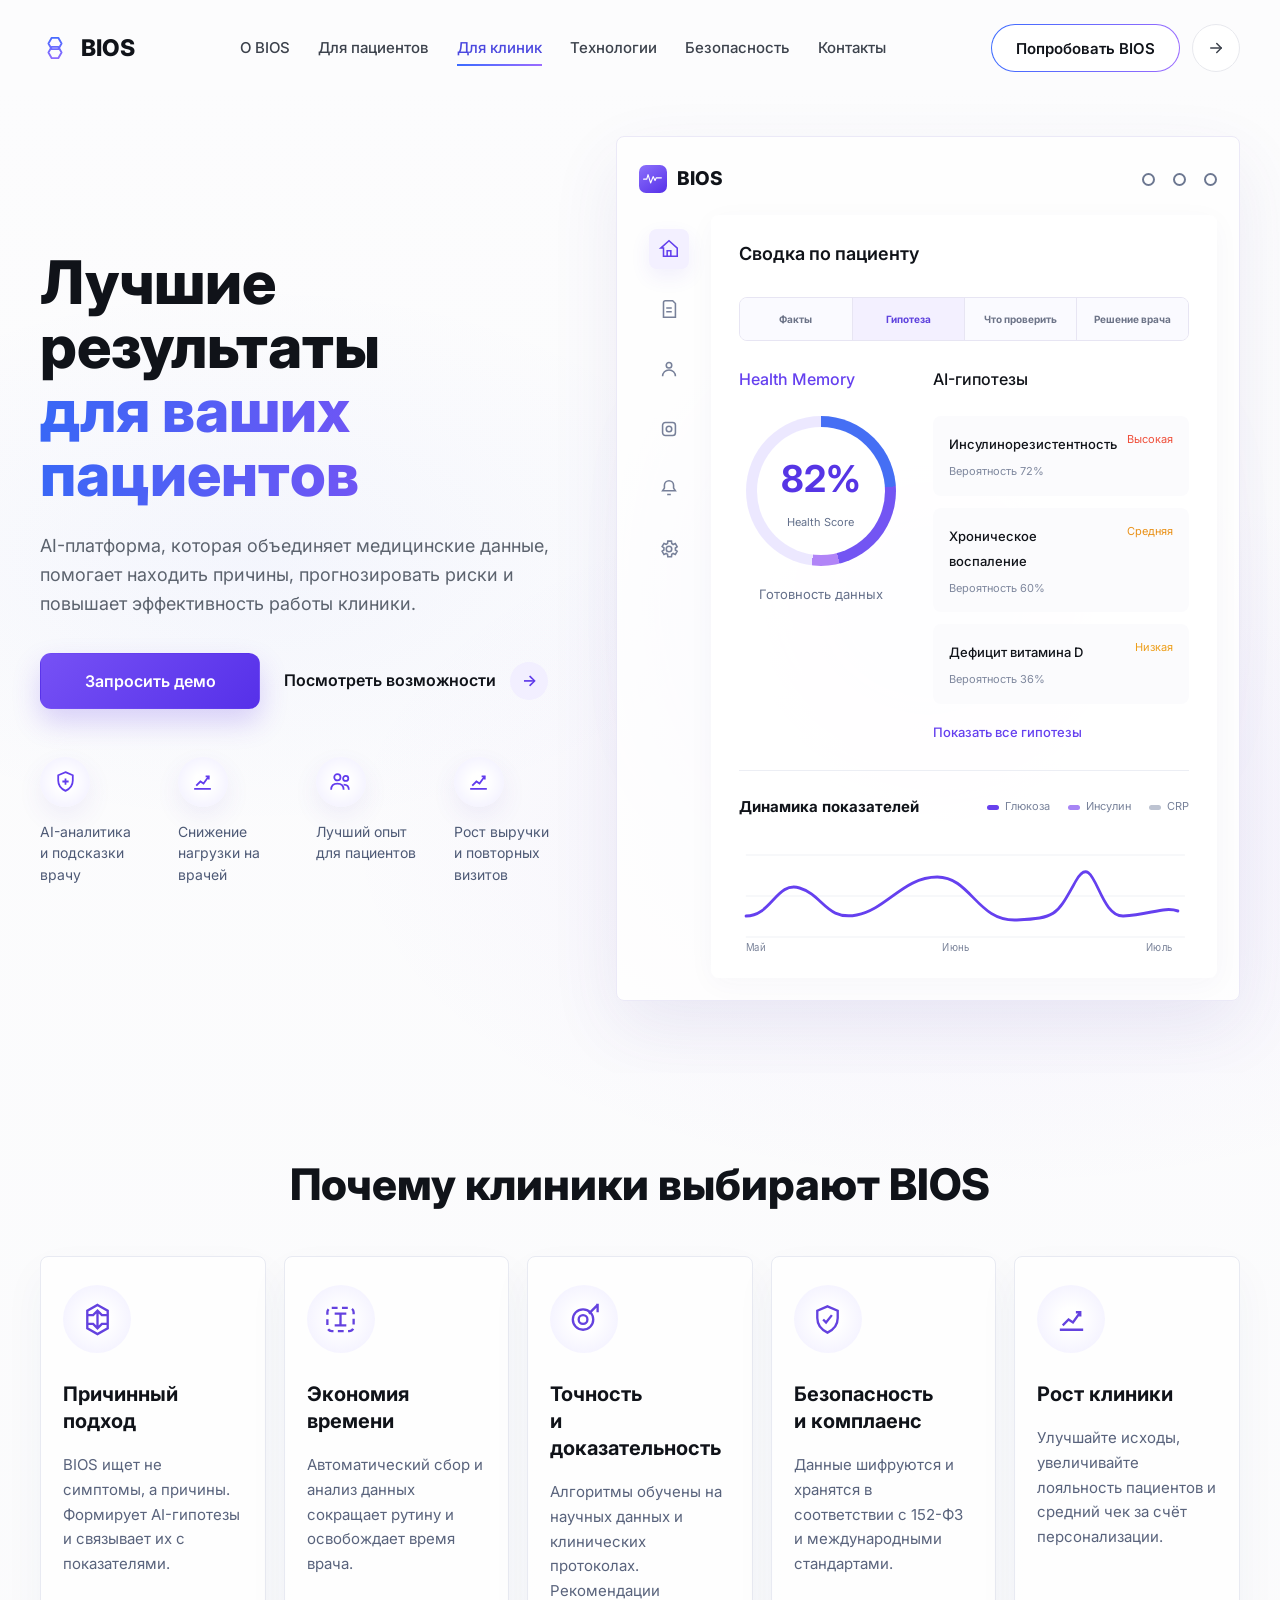
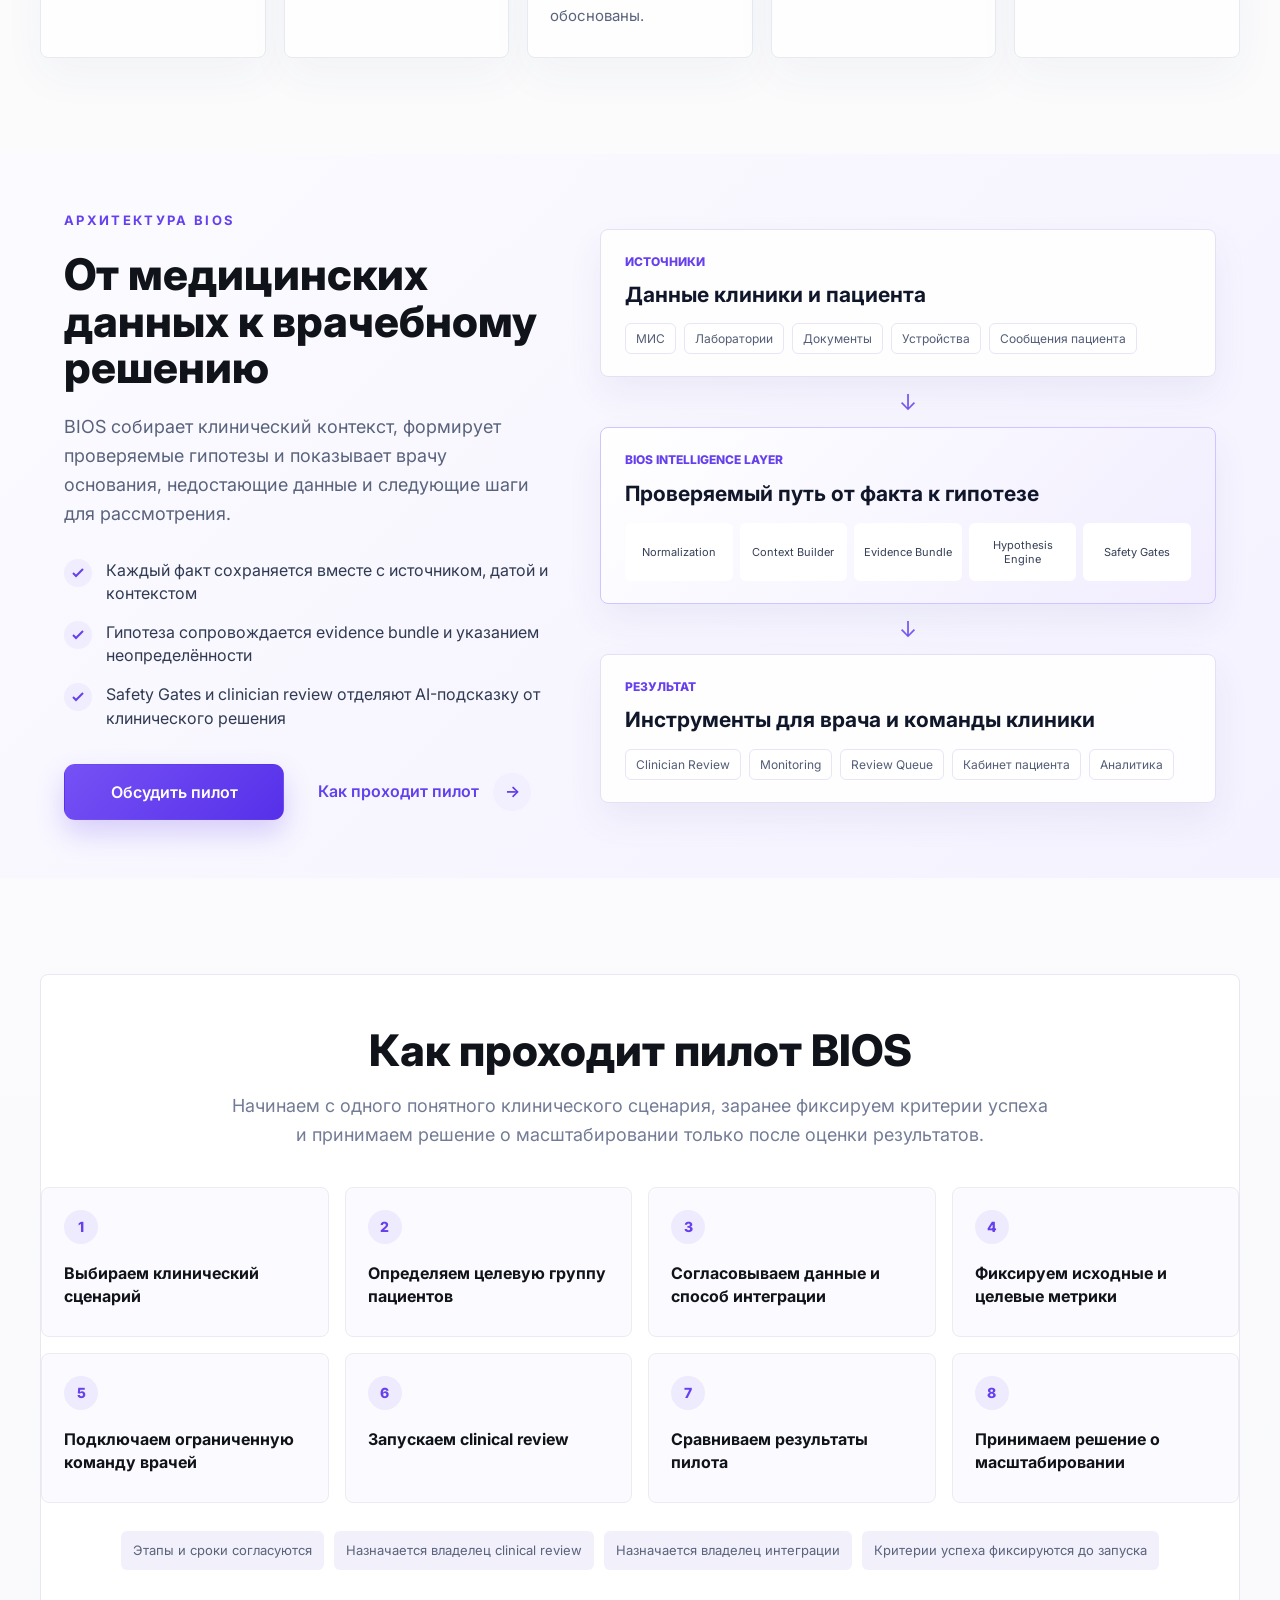
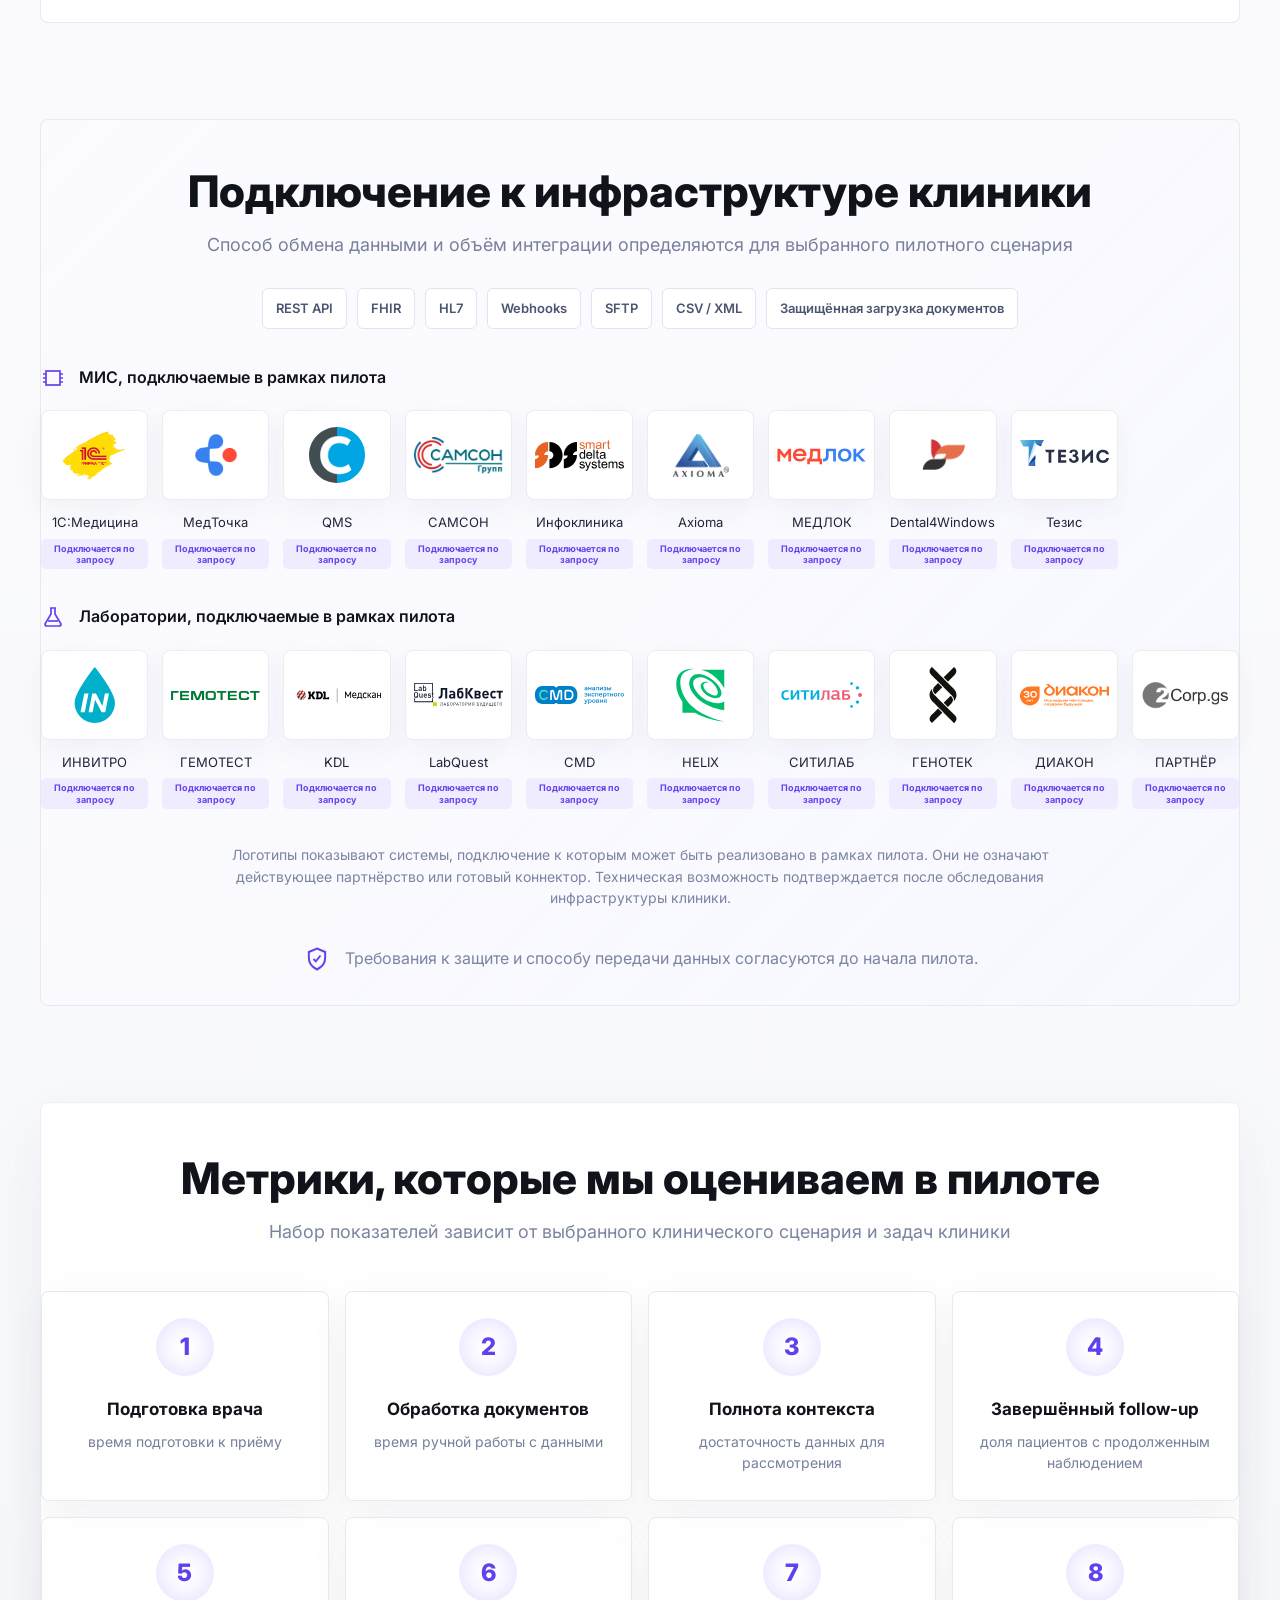
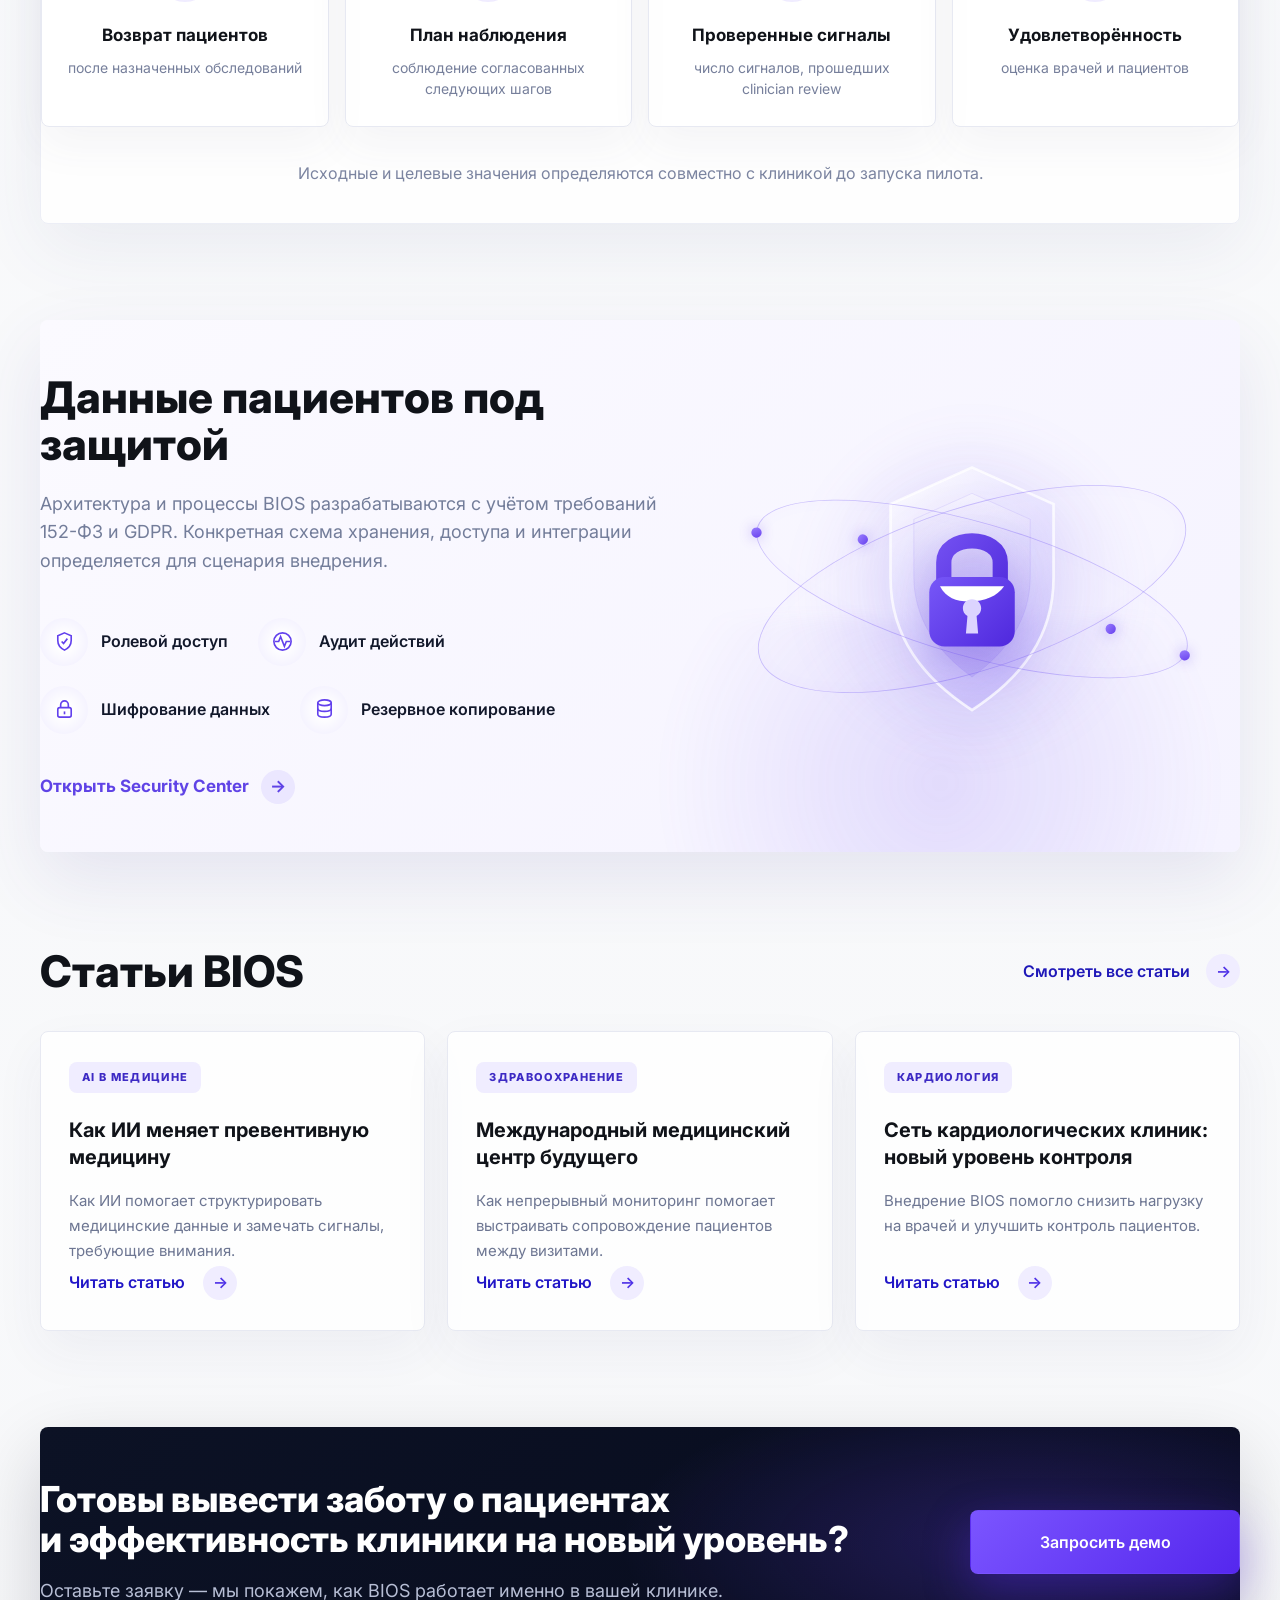
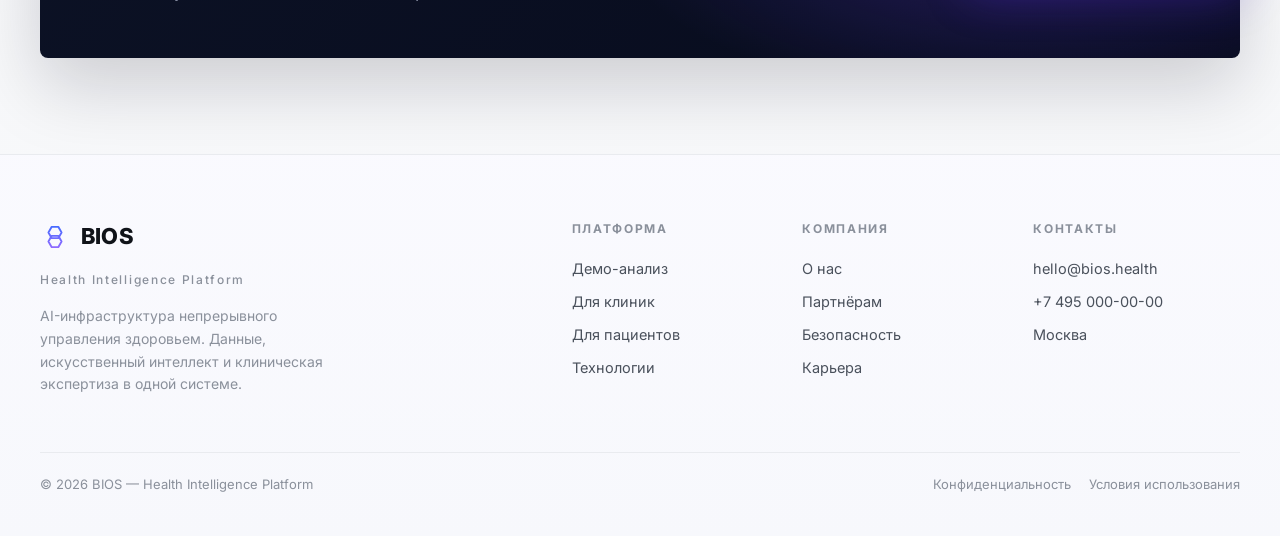
==== commit a753b42d: "Unify site typography and containers" ====
--- a/clinics.html
+++ b/clinics.html
@@ -593,9 +593,9 @@
     }
     @media(prefers-reduced-motion:reduce){*{animation:none!important;transition:none!important}.reveal{opacity:1;transform:none}}
   </style>
-  <link rel="stylesheet" href="assets/bios-shell.css">
+  <link rel="stylesheet" href="assets/bios-shell.css?v=20260724-1">
 </head>
-<body>
+<body class="page-clinics">
   <header class="bios-shell-header">
     <div class="bios-shell-nav">
       <a class="bios-shell-brand" href="index.html" aria-label="BIOS — главная">
--- a/assets/bios-shell.css
+++ b/assets/bios-shell.css
@@ -245,3 +245,191 @@
   .bios-shell-burger::before,
   .bios-shell-burger::after{transition:none!important}
 }
+
+/* Shared page rhythm and typography. */
+:root{
+  --bios-content-width:min(1280px,calc(100% - 80px));
+  --bios-display-size:clamp(44px,4.7vw,68px);
+  --bios-section-title-size:clamp(36px,3.4vw,52px);
+  --bios-compact-title-size:clamp(32px,2.8vw,42px);
+  --bios-lead-size:18px;
+  --bios-body-size:16px;
+  --bios-small-size:14px;
+}
+
+.page-home,
+.page-patients,
+.page-clinics,
+.page-security{
+  font-family:'Inter',-apple-system,BlinkMacSystemFont,'Segoe UI',sans-serif;
+  font-size:var(--bios-body-size);
+  line-height:1.6;
+}
+
+.page-home .wrap,
+.page-patients .wrap,
+.page-clinics .wrap,
+.page-security .wrap{
+  width:var(--bios-content-width);
+  max-width:1280px;
+  margin-right:auto;
+  margin-left:auto;
+  padding-right:0;
+  padding-left:0;
+}
+
+.page-home .hero h1,
+.page-patients .hero h1,
+.page-clinics .clinic-hero h1,
+.page-security .security-hero h1{
+  font-size:var(--bios-display-size);
+  font-weight:800;
+  line-height:1.06;
+  letter-spacing:0;
+}
+
+.page-home .bios-heading,
+.page-home .bios-accuracy-title,
+.page-patients .section-title,
+.page-patients .integrations-head h2,
+.page-patients .insights-copy h2,
+.page-patients .care-head h2,
+.page-patients .patient-security .bios-heading,
+.page-patients .faq-head h2,
+.page-patients .start-copy h2,
+.page-clinics .section-title,
+.page-clinics .solution h2,
+.page-clinics .pilot-head h2,
+.page-clinics .integrations-head h2,
+.page-clinics .results-head h2,
+.page-clinics .security h2,
+.page-clinics .articles-head h2,
+.page-security .section-head h2,
+.page-security .band-copy h2,
+.page-security .research-copy h2,
+.page-security .compliance h2{
+  font-size:var(--bios-section-title-size);
+  font-weight:800;
+  line-height:1.08;
+  letter-spacing:0;
+}
+
+.page-patients .how-start-head h2,
+.page-clinics .demo-shell h2{
+  font-size:var(--bios-compact-title-size);
+  font-weight:800;
+  line-height:1.12;
+  letter-spacing:0;
+}
+
+.page-home .lede,
+.page-home .bios-intro,
+.page-home .cta-sub,
+.page-patients .hero-lead,
+.page-patients .sources-intro,
+.page-patients .integrations-head p,
+.page-patients .insights-lead,
+.page-patients .care-head p,
+.page-patients .patient-security .bios-intro,
+.page-patients .faq-head p,
+.page-patients .start-copy p,
+.page-clinics .clinic-lead,
+.page-clinics .solution-lead,
+.page-clinics .pilot-head p,
+.page-clinics .integrations-head p,
+.page-clinics .results-head p,
+.page-clinics .security-copy>p,
+.page-clinics .demo-shell p,
+.page-security .hero-copy,
+.page-security .section-head p,
+.page-security .band-copy>p,
+.page-security .research-copy>p,
+.page-security .compliance p{
+  font-size:var(--bios-lead-size);
+  line-height:1.6;
+}
+
+.page-home .bios-kicker,
+.page-patients .how-start-kicker,
+.page-patients .patient-security .bios-kicker,
+.page-clinics .eyebrow,
+.page-security .eyebrow{
+  font-size:13px;
+  font-weight:700;
+  line-height:1.3;
+  letter-spacing:.18em;
+}
+
+.page-patients .care-card h3,
+.page-clinics .why-card h3,
+.page-clinics .article-card h3,
+.page-security .principle h3{
+  font-size:20px;
+  font-weight:700;
+  line-height:1.35;
+  letter-spacing:0;
+}
+
+.page-patients .care-card p,
+.page-clinics .why-card p,
+.page-clinics .article-card p,
+.page-security .principle p,
+.page-security .control-row p{
+  font-size:15px;
+  line-height:1.65;
+}
+
+.page-home .btn,
+.page-patients .button,
+.page-clinics .button-primary,
+.page-clinics .button-secondary,
+.page-security .bios-shell-primary{
+  font-size:16px;
+  font-weight:600;
+  line-height:1;
+}
+
+@media(max-width:920px){
+  :root{--bios-content-width:min(760px,calc(100% - 40px))}
+}
+
+@media(max-width:620px){
+  :root{
+    --bios-content-width:calc(100% - 32px);
+    --bios-display-size:36px;
+    --bios-section-title-size:32px;
+    --bios-compact-title-size:30px;
+    --bios-lead-size:16px;
+    --bios-body-size:15px;
+  }
+
+  .page-home .hero h1,
+  .page-patients .hero h1,
+  .page-clinics .clinic-hero h1,
+  .page-security .security-hero h1{
+    line-height:1.1;
+  }
+
+  .page-home .bios-heading,
+  .page-home .bios-accuracy-title,
+  .page-patients .section-title,
+  .page-patients .integrations-head h2,
+  .page-patients .insights-copy h2,
+  .page-patients .care-head h2,
+  .page-patients .patient-security .bios-heading,
+  .page-patients .faq-head h2,
+  .page-patients .start-copy h2,
+  .page-clinics .section-title,
+  .page-clinics .solution h2,
+  .page-clinics .pilot-head h2,
+  .page-clinics .integrations-head h2,
+  .page-clinics .results-head h2,
+  .page-clinics .security h2,
+  .page-clinics .articles-head h2,
+  .page-security .section-head h2,
+  .page-security .band-copy h2,
+  .page-security .research-copy h2,
+  .page-security .compliance h2{
+    line-height:1.12;
+  }
+}
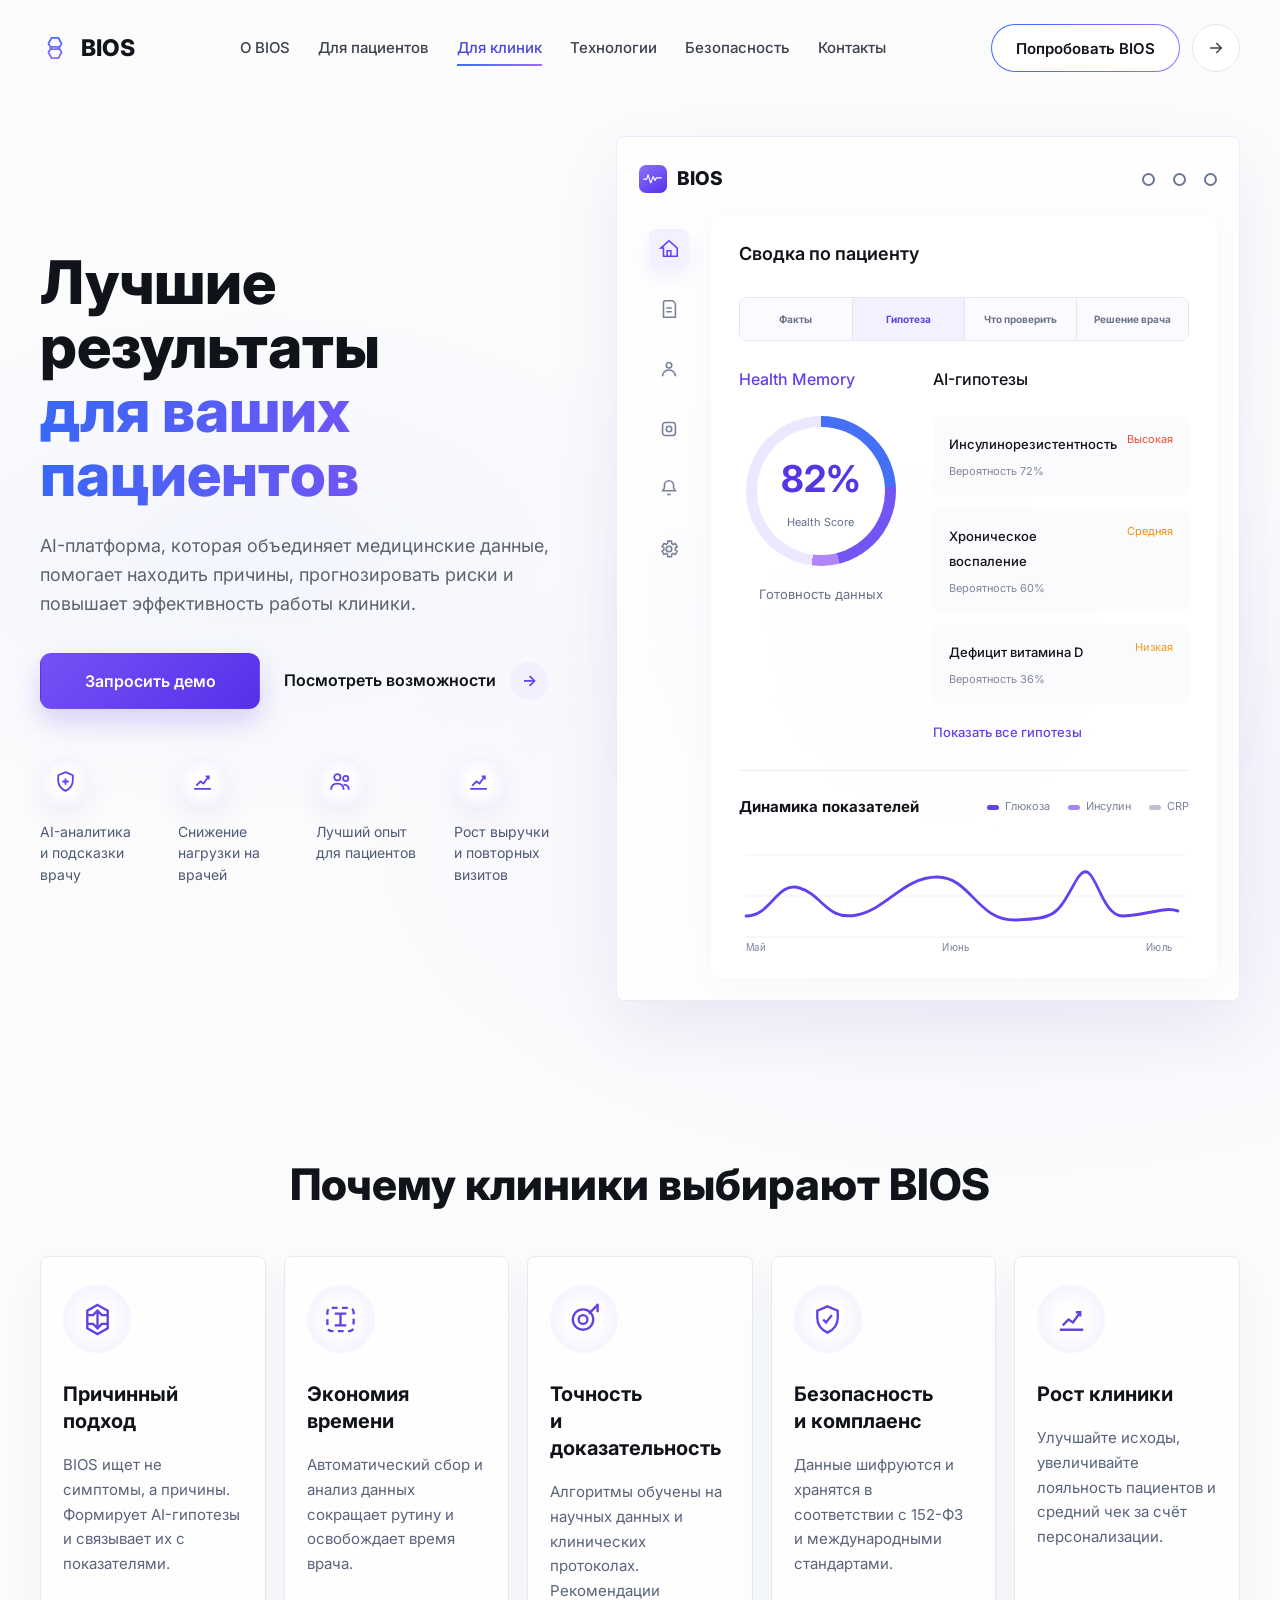
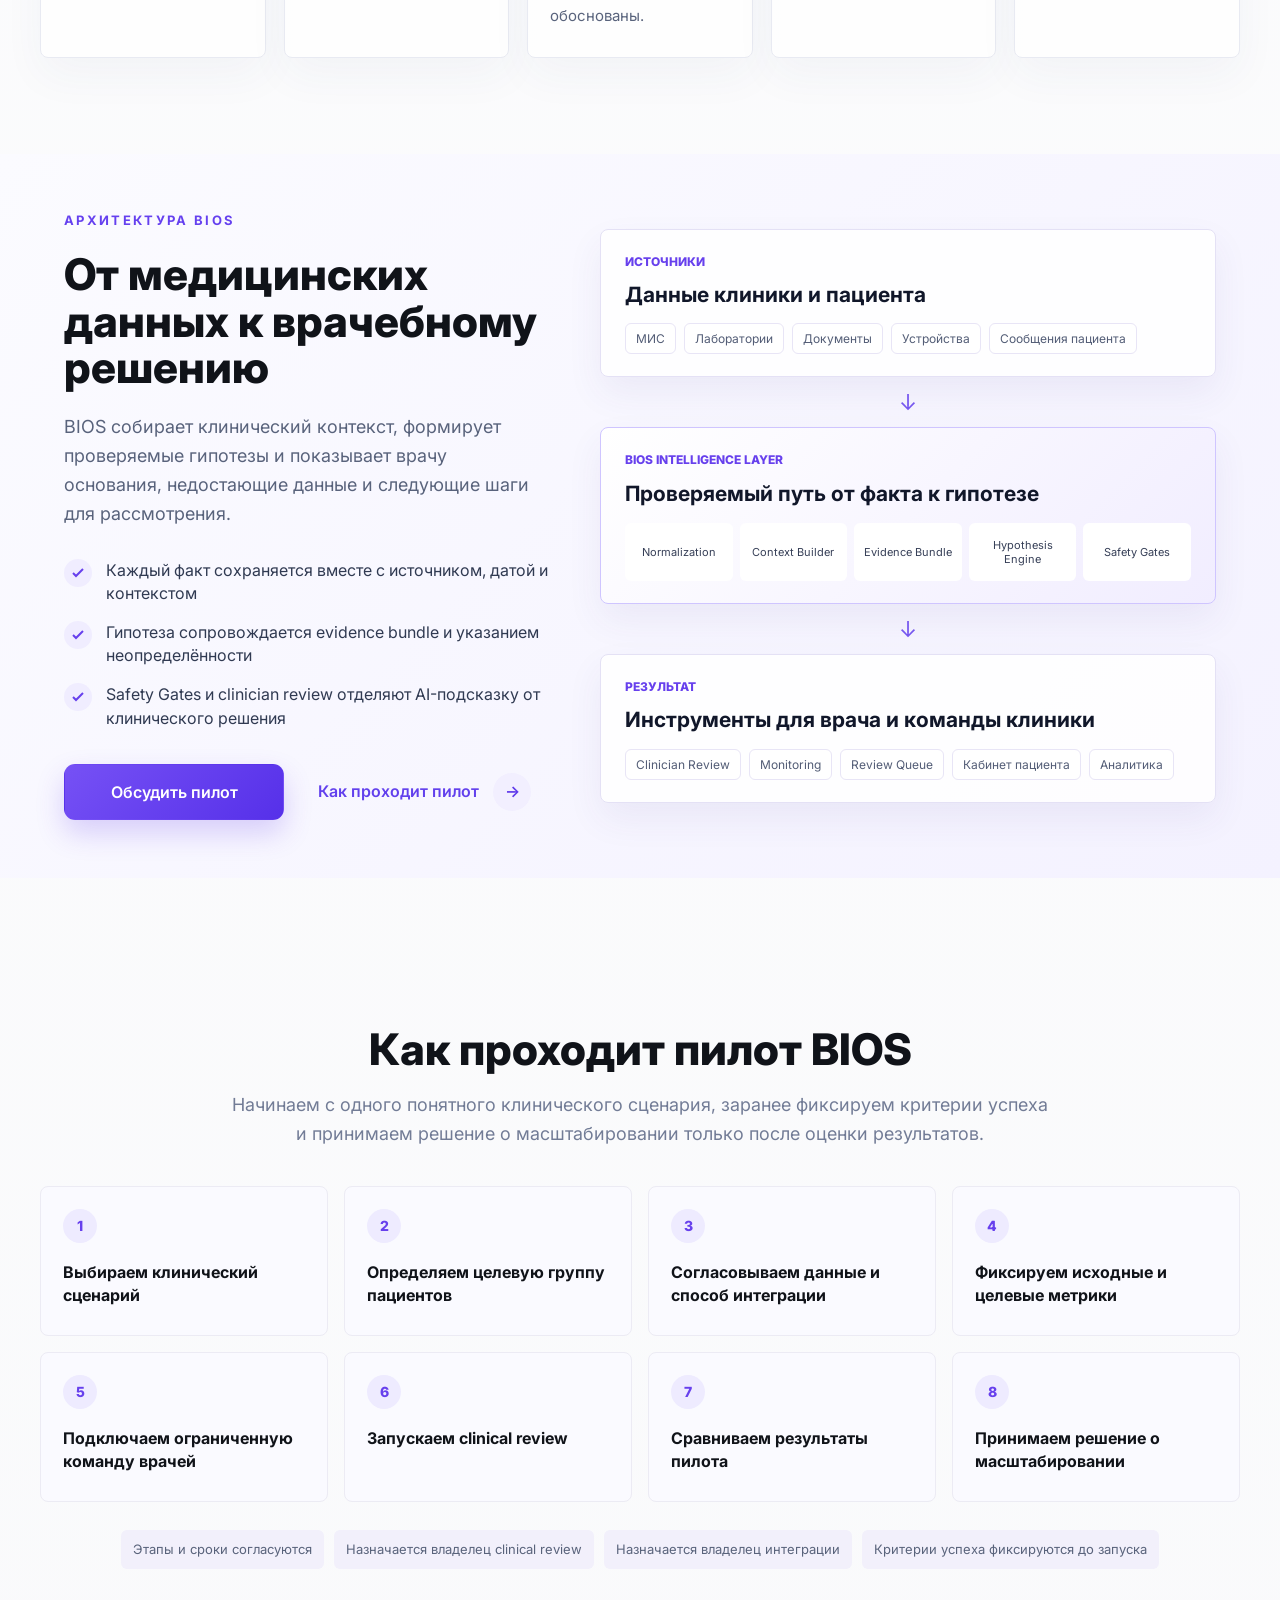
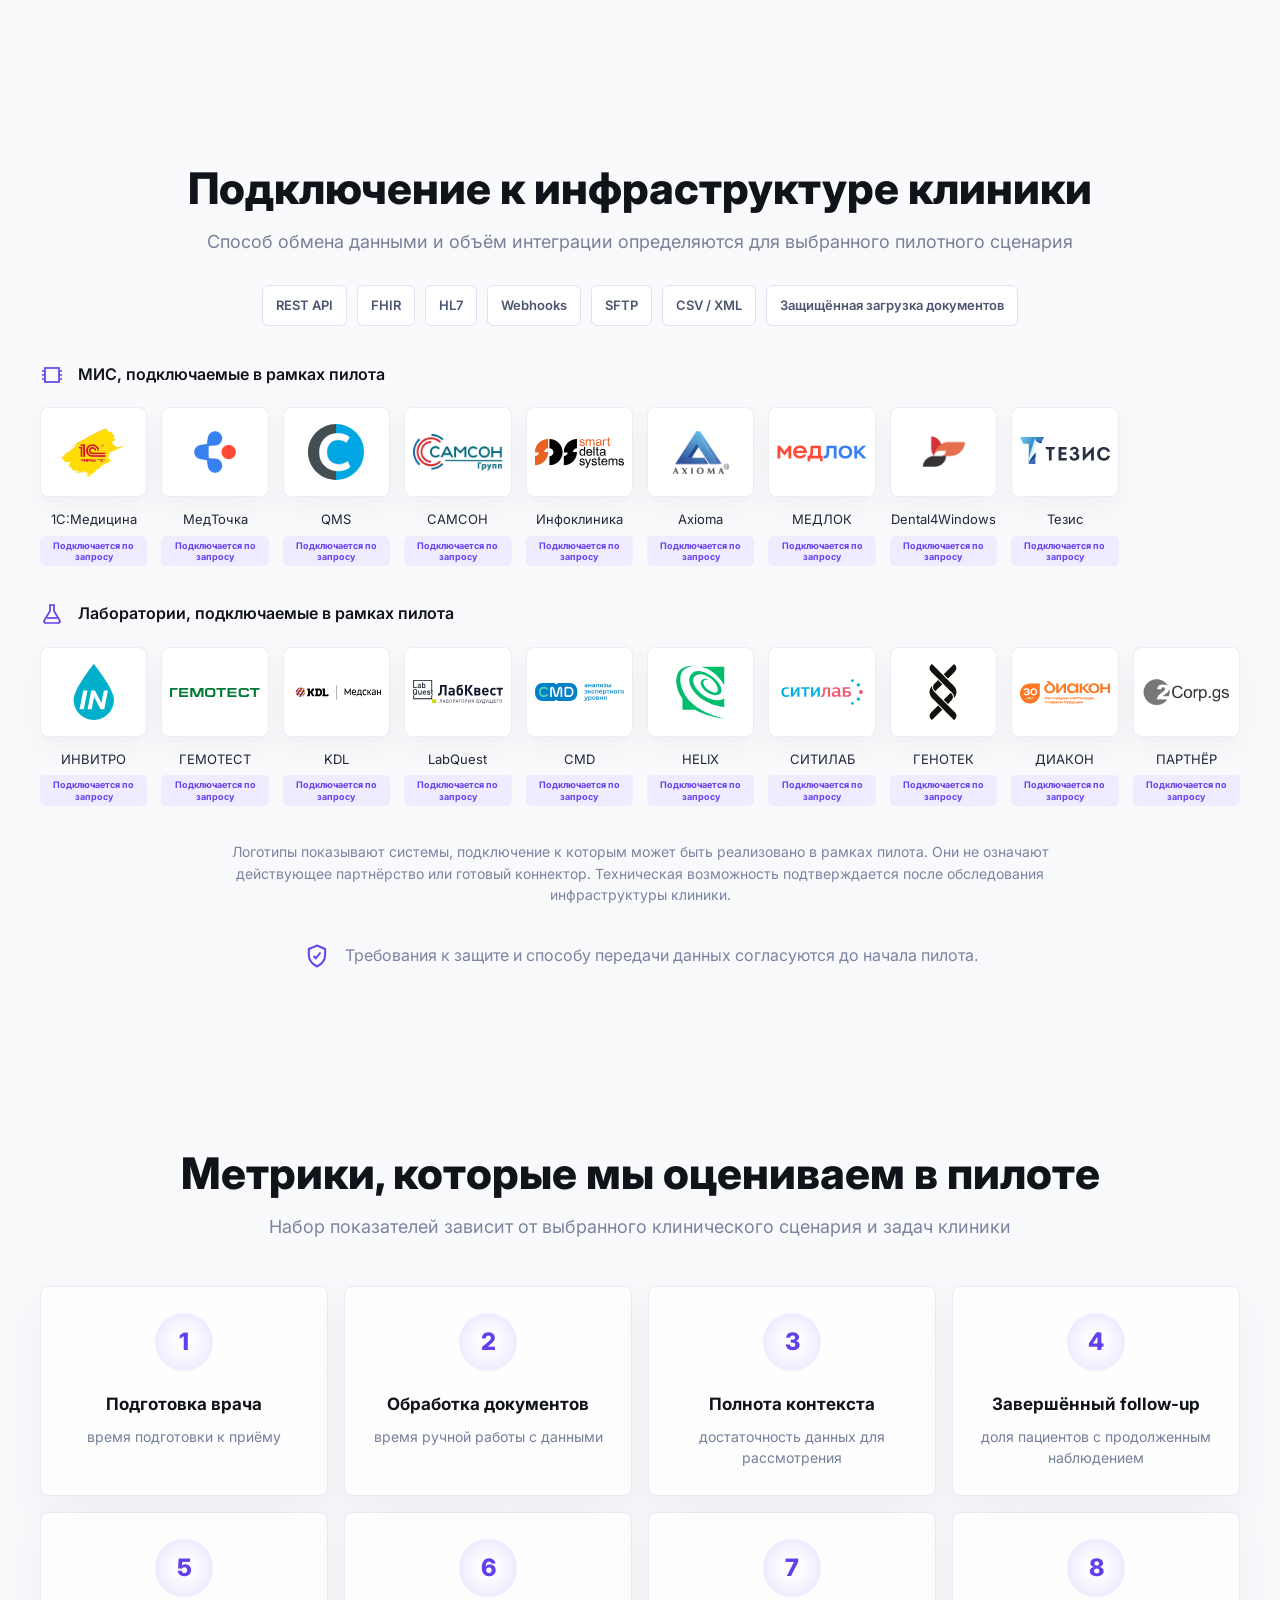
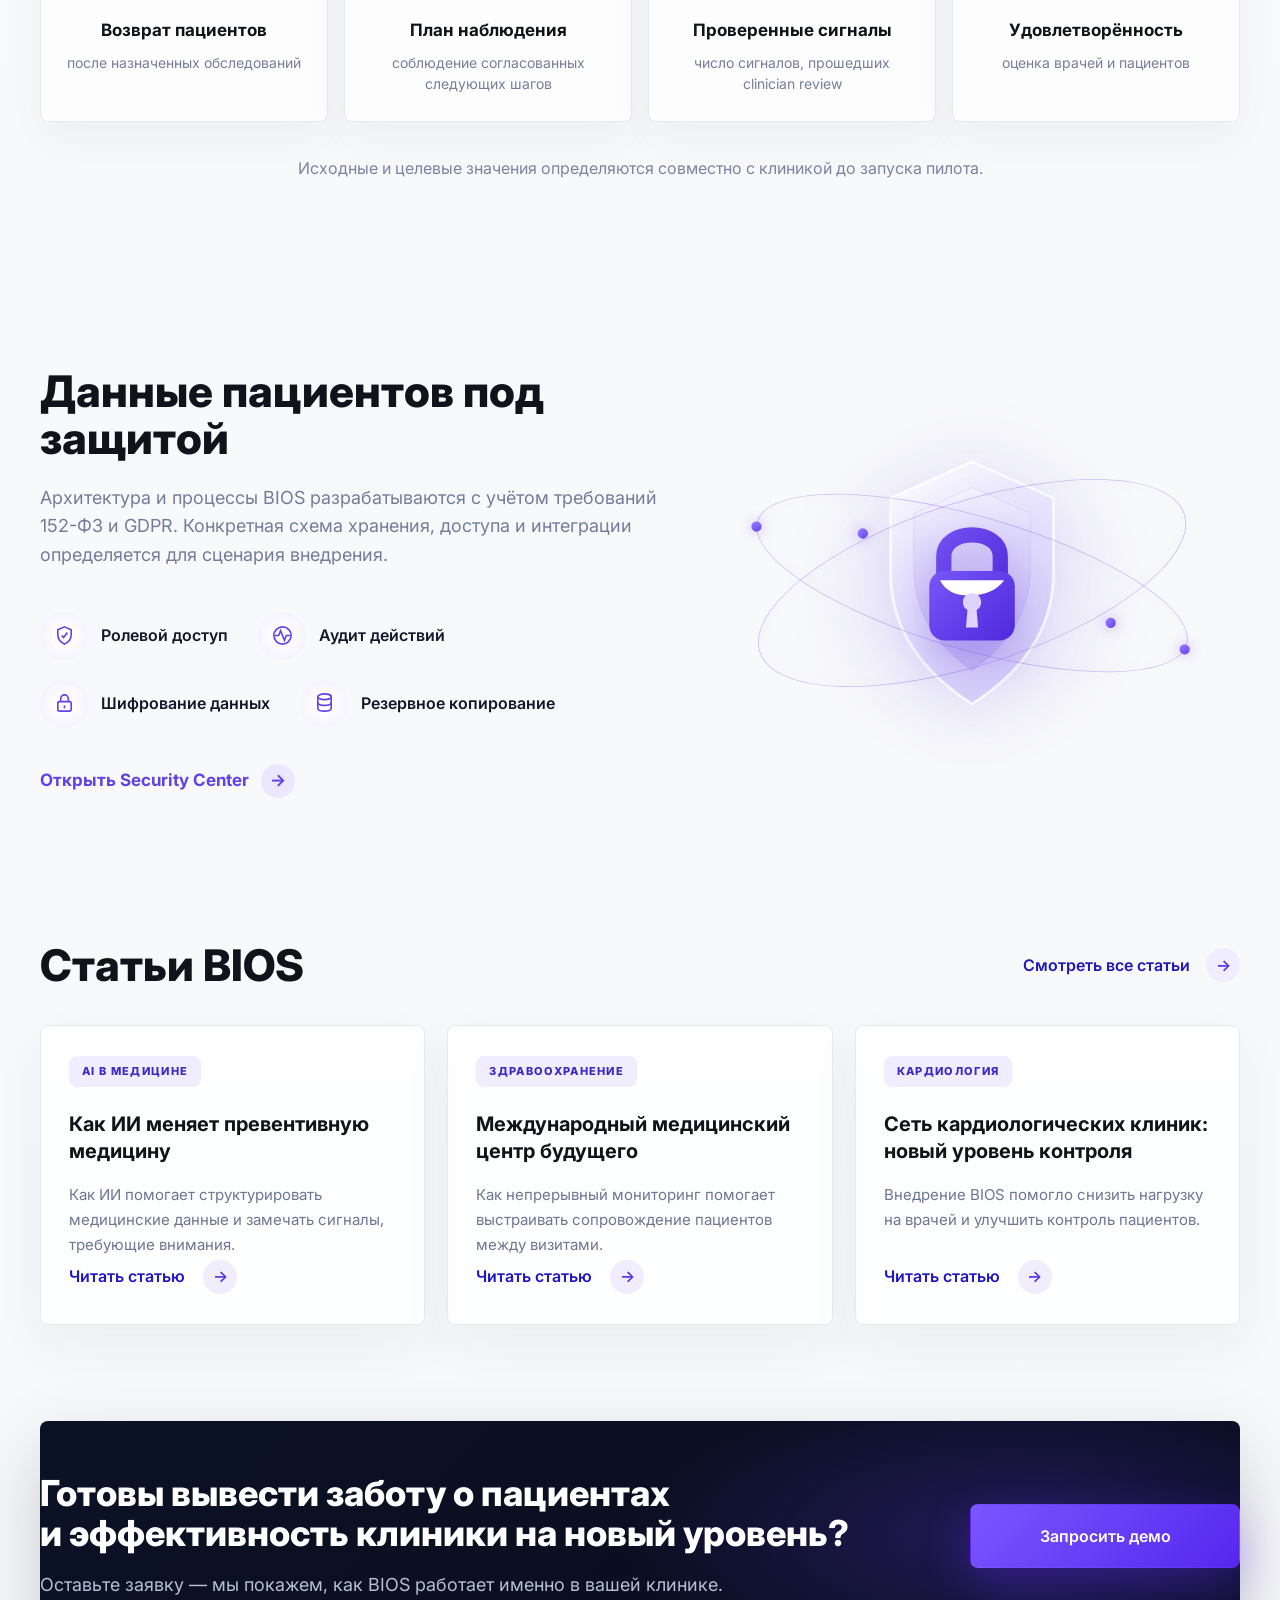
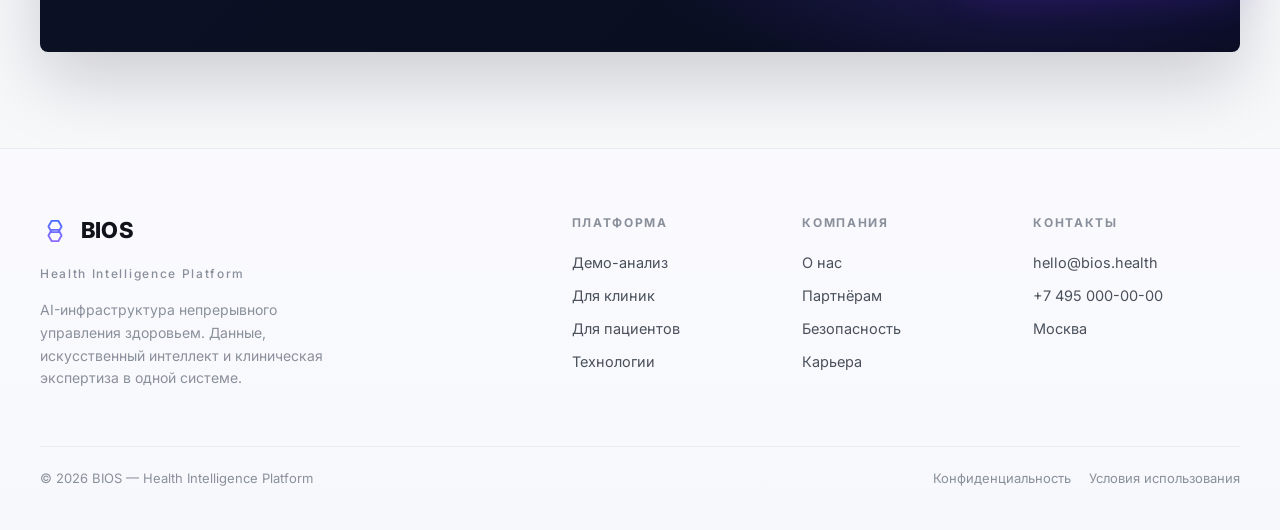
==== commit c39df10d: "Remove card framing from page sections" ====
--- a/clinics.html
+++ b/clinics.html
@@ -593,7 +593,7 @@
     }
     @media(prefers-reduced-motion:reduce){*{animation:none!important;transition:none!important}.reveal{opacity:1;transform:none}}
   </style>
-  <link rel="stylesheet" href="assets/bios-shell.css?v=20260724-1">
+  <link rel="stylesheet" href="assets/bios-shell.css?v=20260724-3">
 </head>
 <body class="page-clinics">
   <header class="bios-shell-header">
--- a/assets/bios-shell.css
+++ b/assets/bios-shell.css
@@ -389,6 +389,39 @@
   line-height:1;
 }
 
+/* Keep full sections on the page canvas; only repeated items remain card-like. */
+.page-patients .patient-security-shell{
+  padding:40px 0 34px;
+  border:0;
+  border-radius:0;
+  background:transparent;
+  box-shadow:none;
+}
+
+.page-patients .sources-shell,
+.page-patients .integrations-shell{
+  border:0;
+  border-radius:0;
+  background:transparent;
+  box-shadow:none;
+}
+
+.page-clinics .pilot-shell,
+.page-clinics .integrations-shell,
+.page-clinics .results-shell,
+.page-clinics .security-shell{
+  border:0;
+  border-radius:0;
+  background:transparent;
+  box-shadow:none;
+}
+
+.page-clinics .pilot-shell{padding:52px 0}
+.page-clinics .integrations-shell{padding:48px 0 32px}
+.page-clinics .results-shell{padding:52px 0 36px}
+.page-clinics .security-shell{padding:54px 0 48px;overflow:visible}
+.page-clinics .security-shell::before{display:none}
+
 @media(max-width:920px){
   :root{--bios-content-width:min(760px,calc(100% - 40px))}
 }
@@ -432,4 +465,16 @@
   .page-security .compliance h2{
     line-height:1.12;
   }
-}
+
+  .page-home .demo-link,
+  .page-home .restart button{
+    min-height:44px;
+    padding:10px 8px;
+  }
+
+  .page-patients .patient-security-shell{padding:38px 0}
+  .page-clinics .pilot-shell{padding:34px 0}
+  .page-clinics .integrations-shell,
+  .page-clinics .results-shell{padding:34px 0 26px}
+  .page-clinics .security-shell{padding:34px 0 28px}
+}
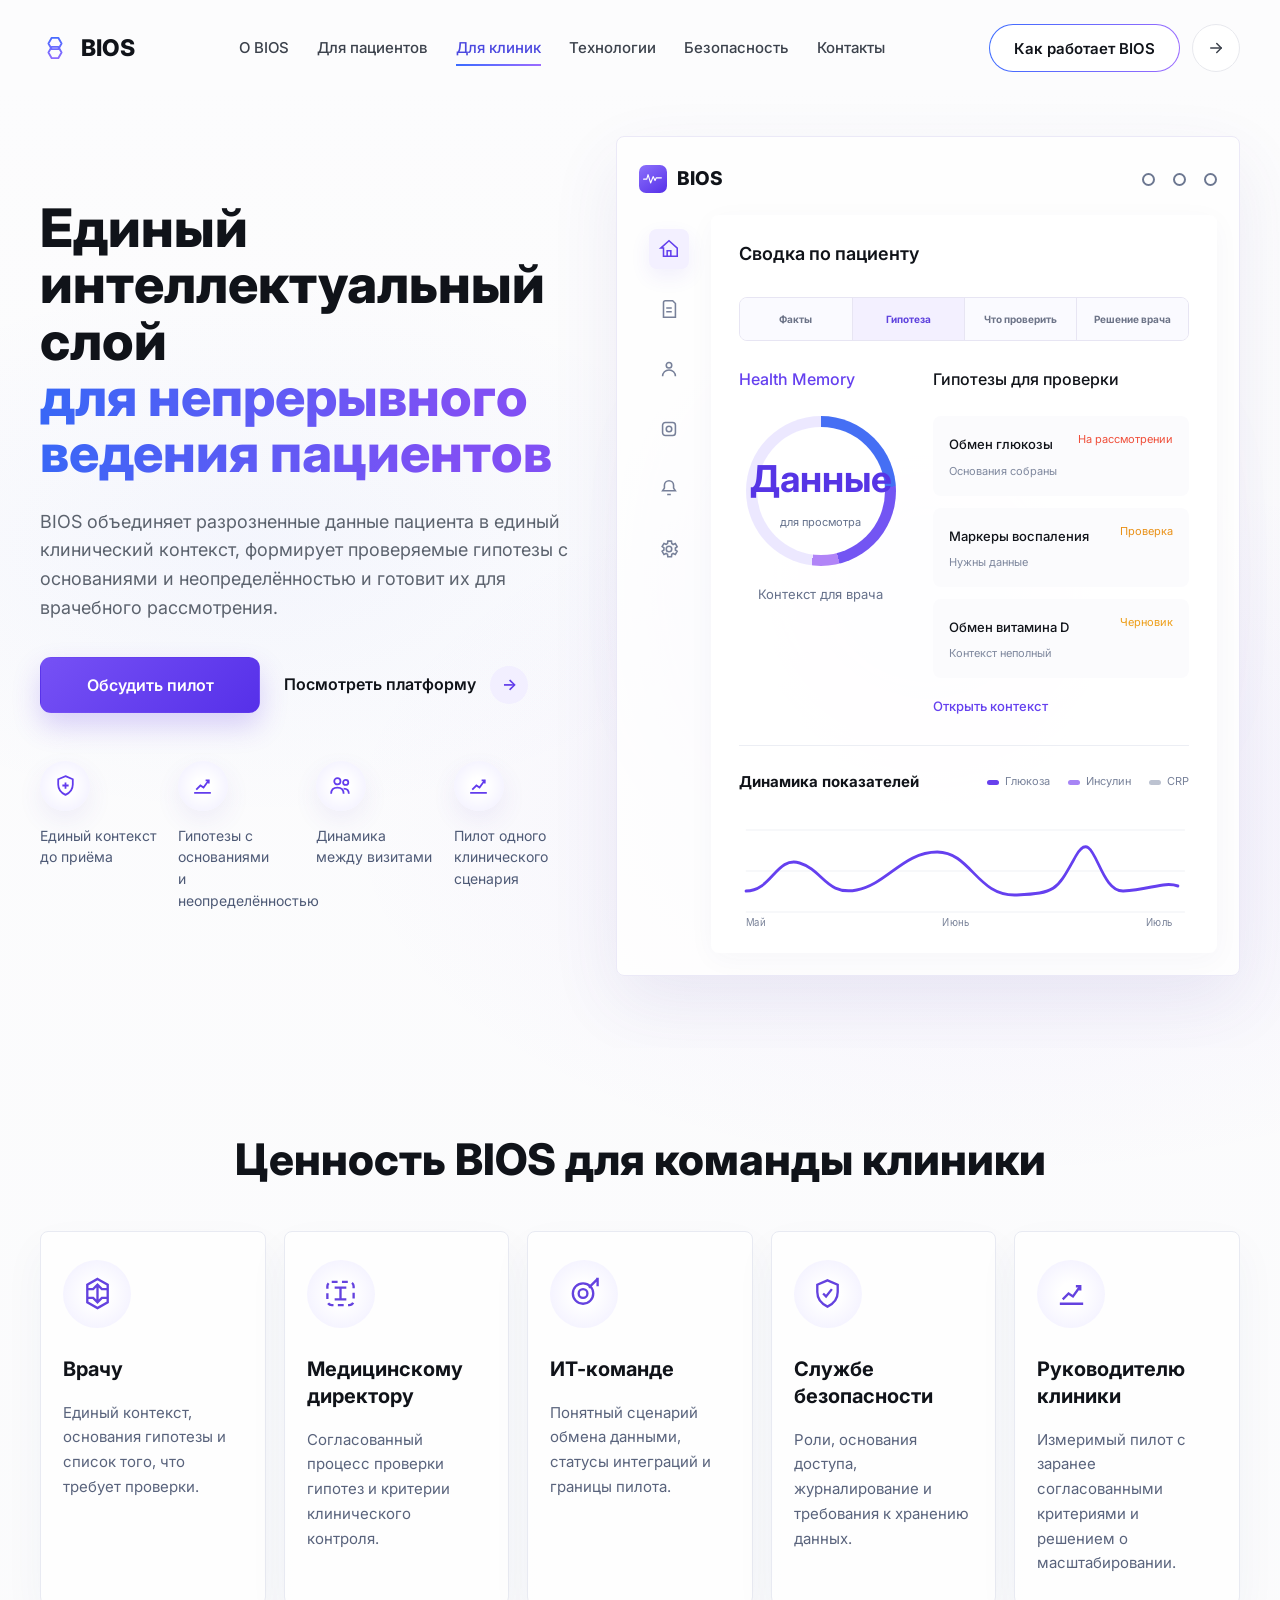
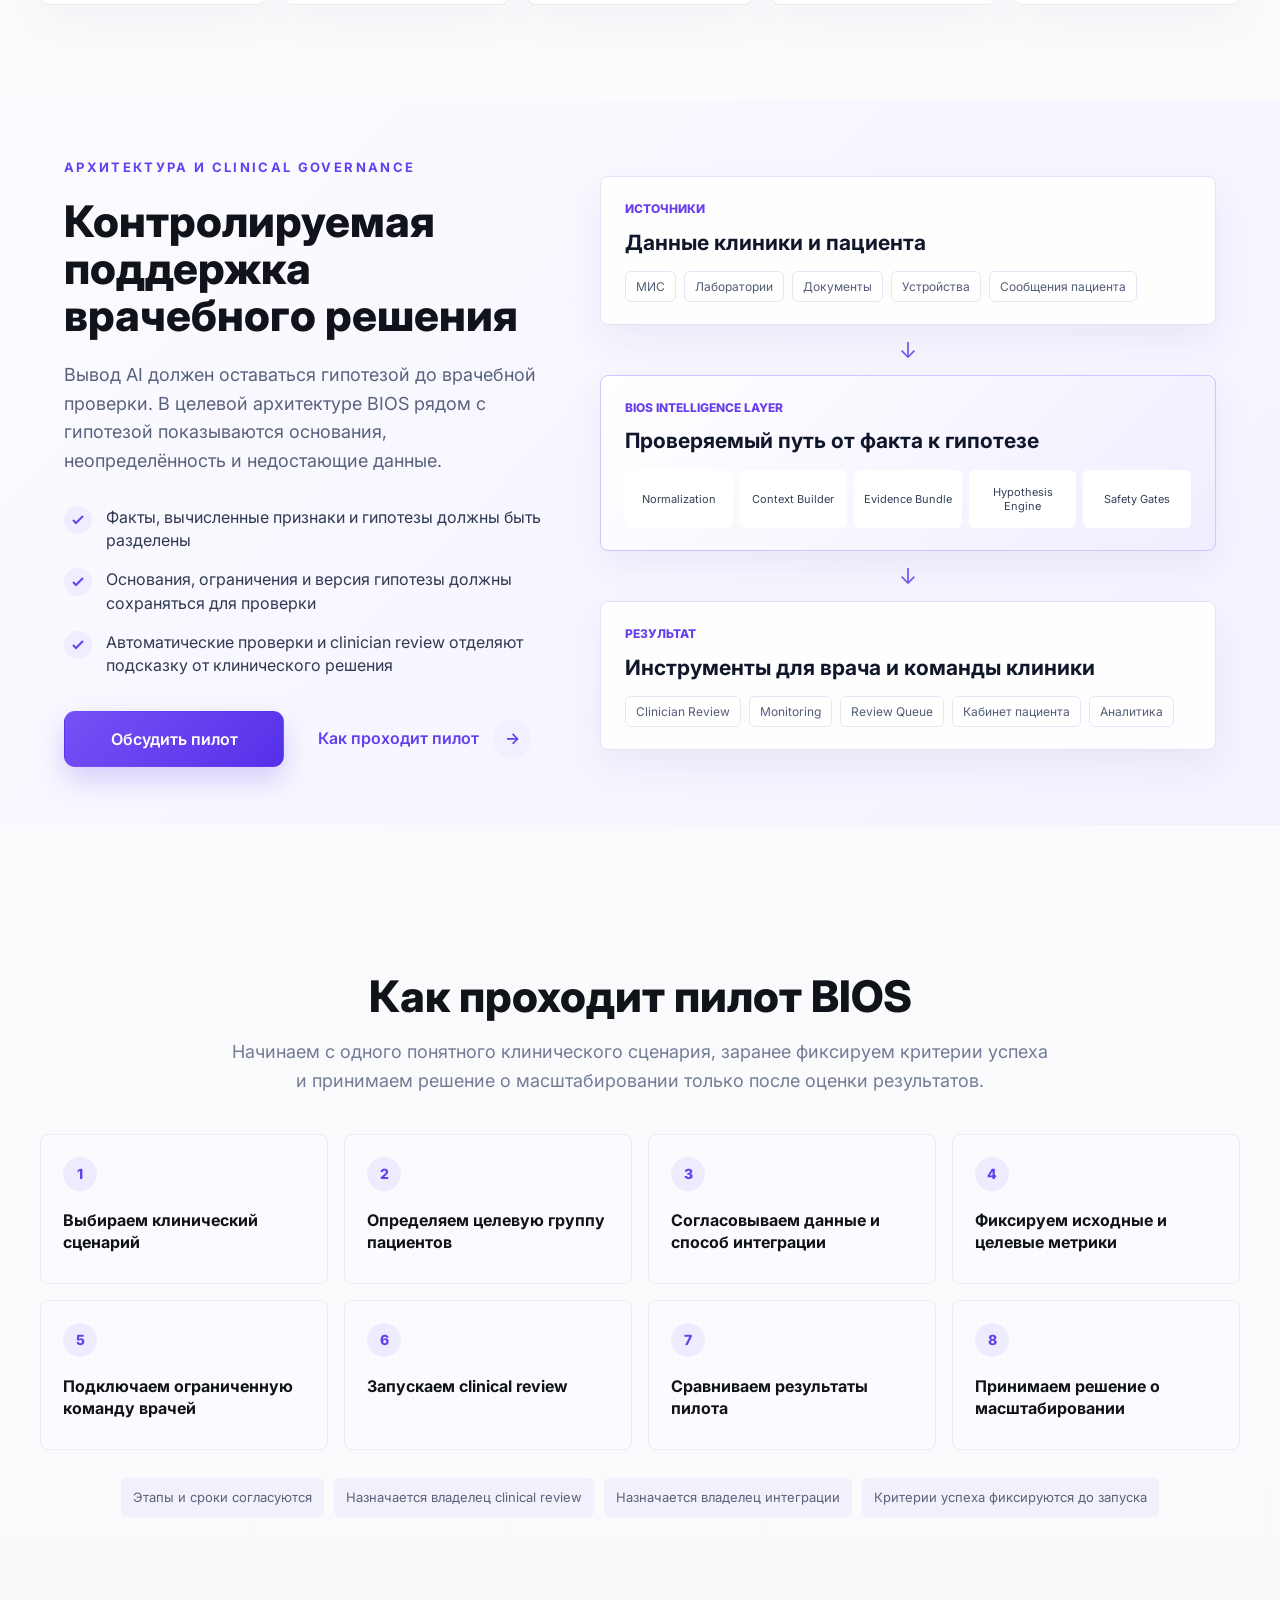
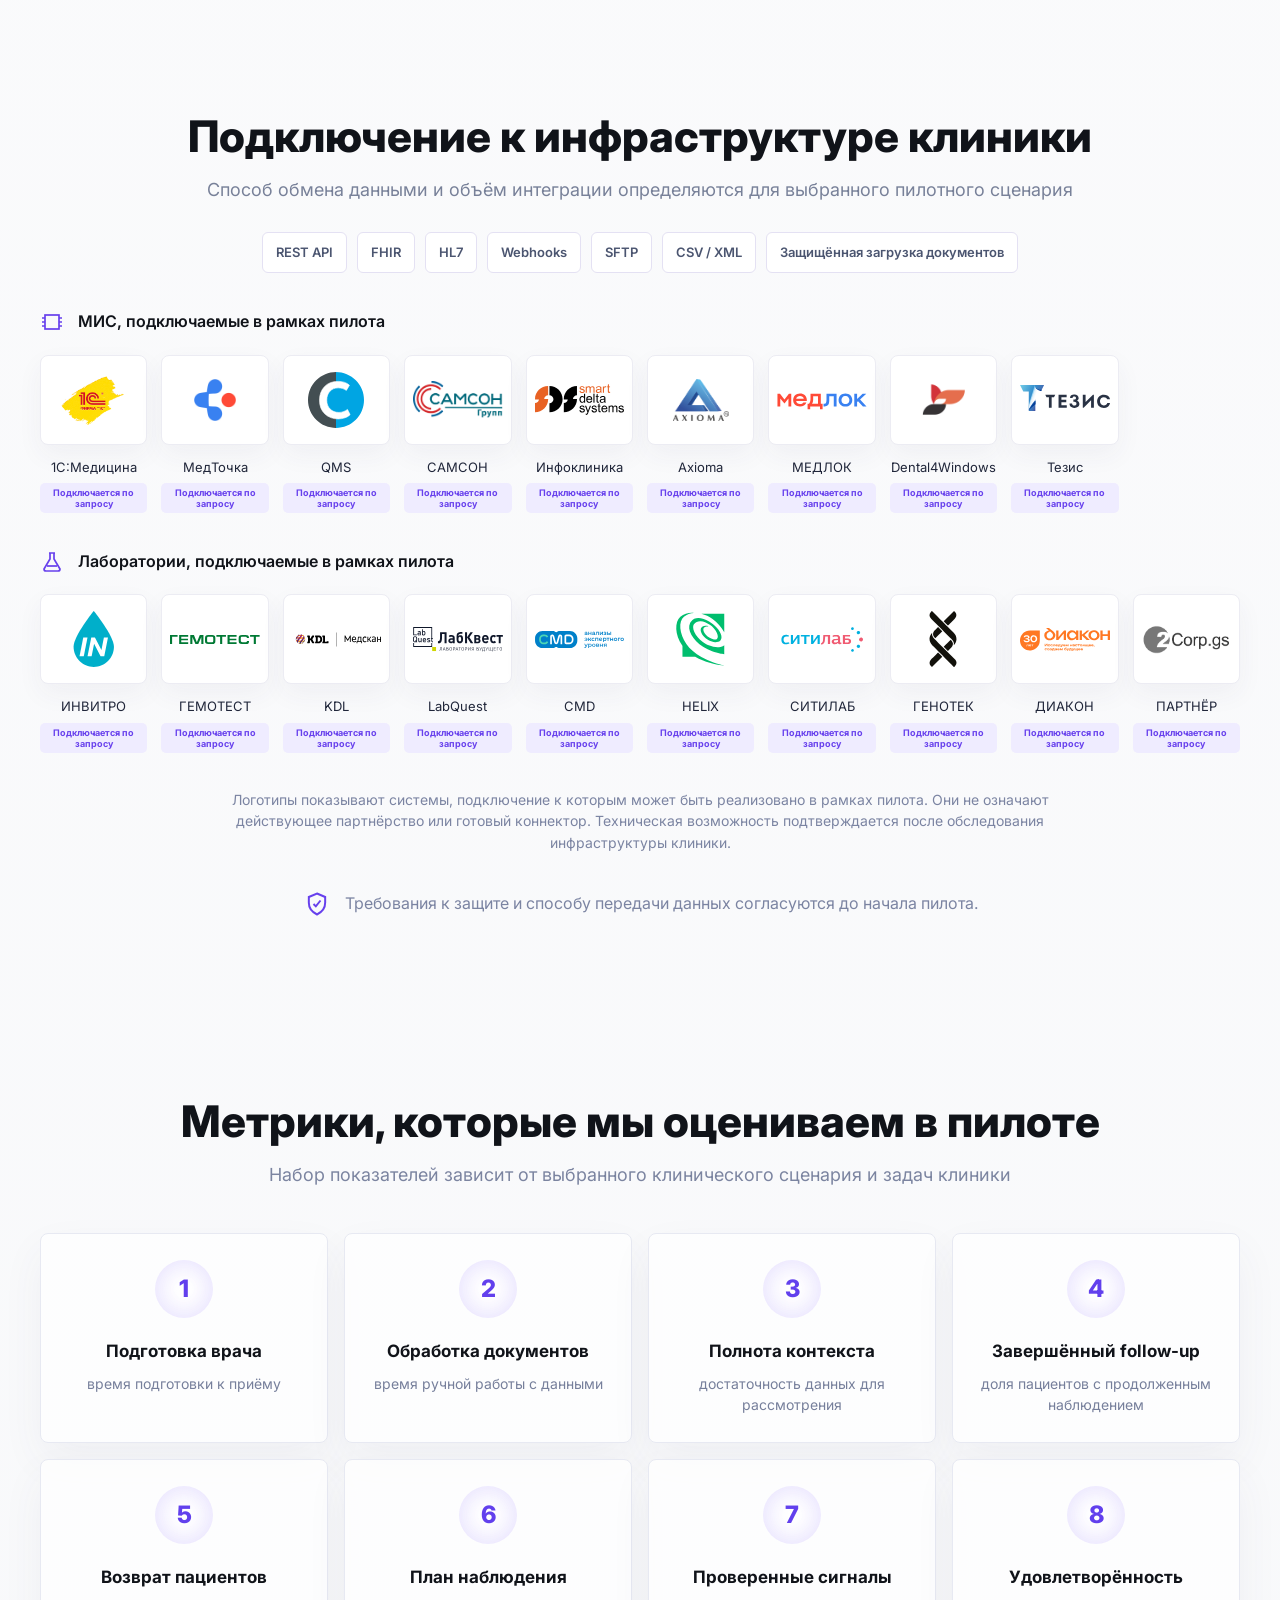
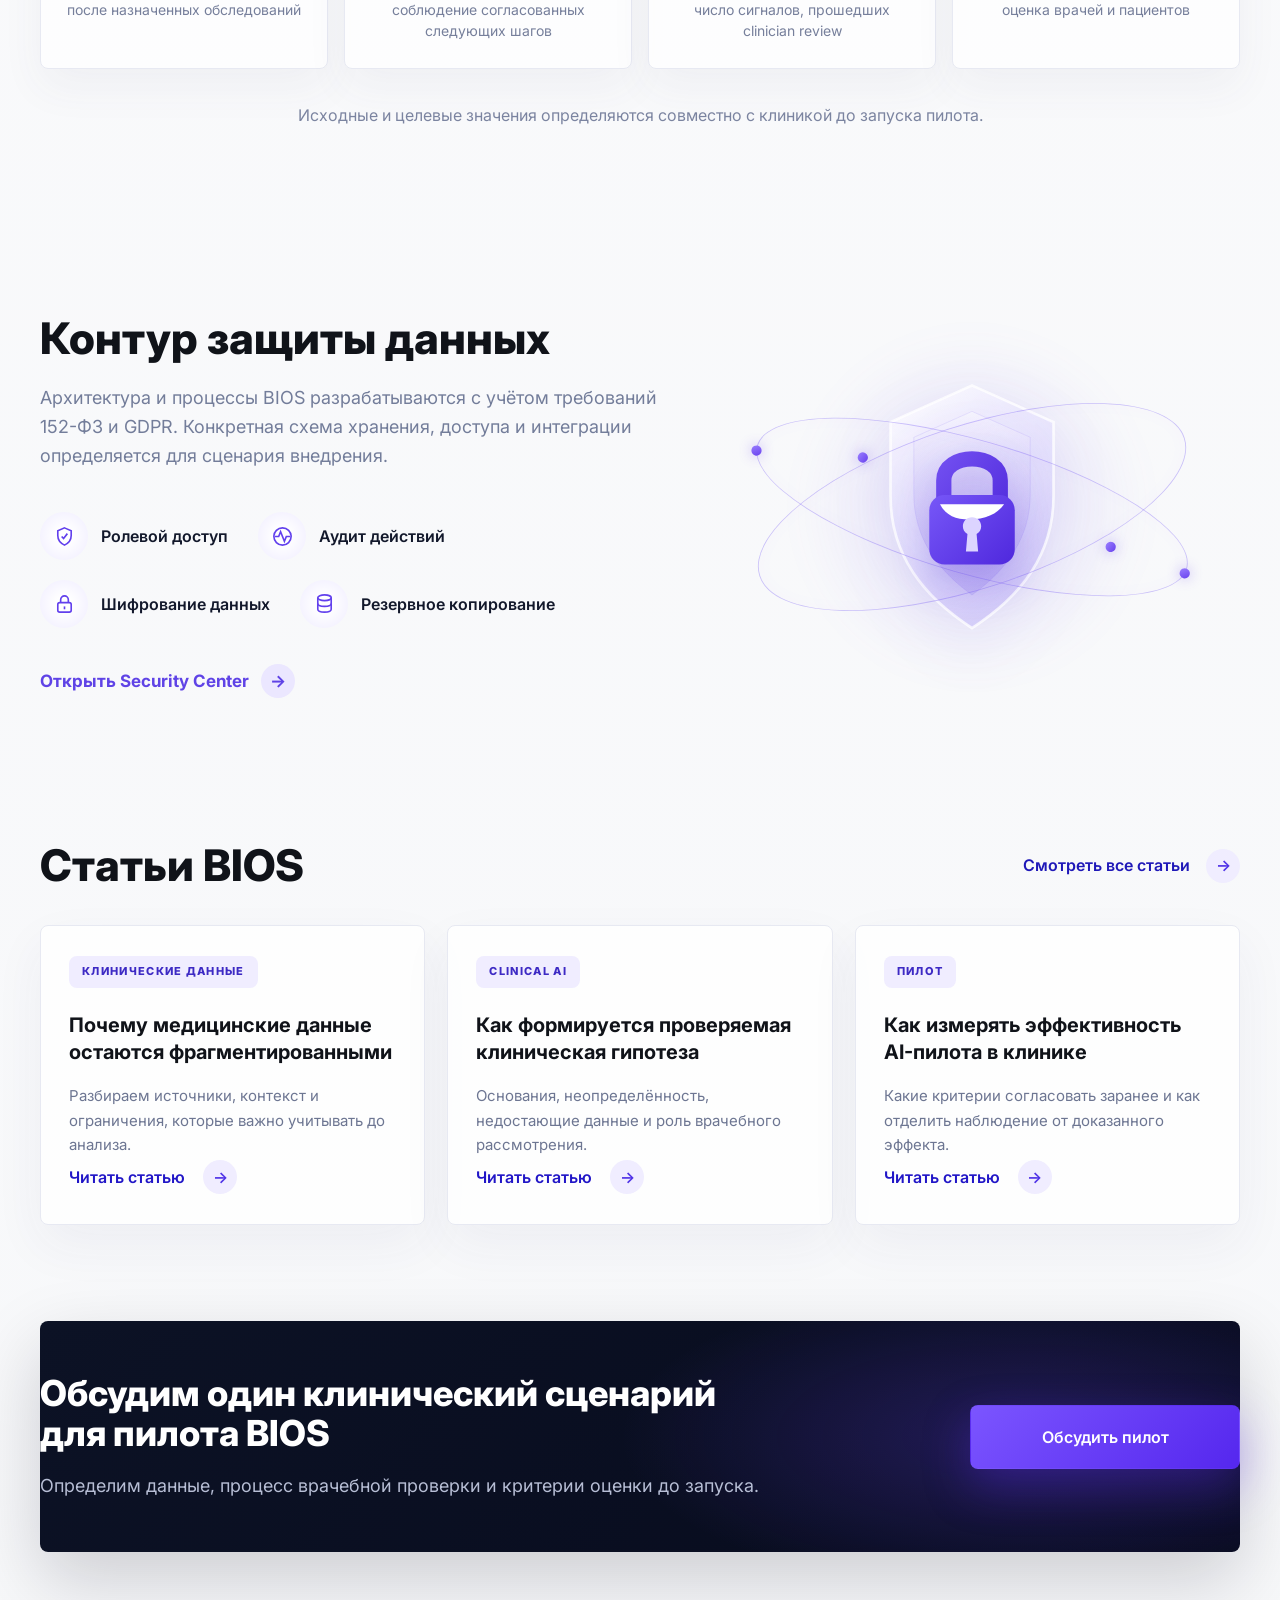
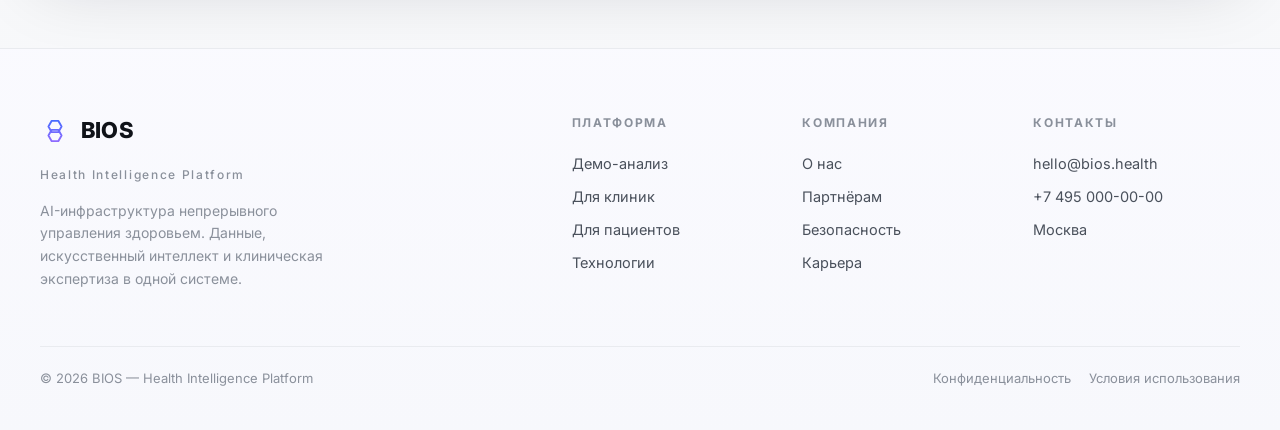
==== commit e380e6ed: "Refine product and safety copy" ====
--- a/clinics.html
+++ b/clinics.html
@@ -3,8 +3,8 @@
 <head>
   <meta charset="UTF-8">
   <meta name="viewport" content="width=device-width, initial-scale=1.0">
-  <title>BIOS для клиник — лучшие результаты для пациентов</title>
-  <meta name="description" content="BIOS объединяет медицинские данные, формирует ИИ-гипотезы и помогает клиникам повышать качество лечения и эффективность работы.">
+  <title>BIOS для клиник — единый клинический контекст</title>
+  <meta name="description" content="BIOS объединяет медицинские данные в единый контекст и готовит проверяемые гипотезы для врачебного рассмотрения.">
   <link rel="preconnect" href="https://fonts.googleapis.com">
   <link rel="preconnect" href="https://fonts.gstatic.com" crossorigin>
   <link href="https://fonts.googleapis.com/css2?family=Inter:wght@400;500;600;700;800&amp;display=swap&amp;subset=cyrillic,latin" rel="stylesheet">
@@ -298,7 +298,7 @@
 
     .clinic-hero{padding:40px 0 72px}
     .clinic-hero-grid{grid-template-columns:minmax(430px,.92fr) minmax(560px,1.08fr);min-height:640px;gap:44px}
-    .clinic-hero h1{font-size:clamp(42px,4.7vw,68px);line-height:1.06;font-weight:800}
+    .clinic-hero h1{font-size:clamp(42px,4.15vw,58px);line-height:1.06;font-weight:800}
     .clinic-lead{max-width:560px;margin-top:26px;font-size:18px;line-height:1.62}
     .hero-actions{gap:24px;margin-top:34px}
     .hero-actions .button-primary{min-width:220px;min-height:56px;font-size:16px}
@@ -478,6 +478,7 @@
     @media(max-width:1180px){
       :root{--wrap:min(100% - 48px,1120px)}
       .clinic-hero-grid{grid-template-columns:minmax(380px,.9fr) minmax(480px,1.1fr);min-height:600px;gap:28px}
+      .clinic-hero h1{font-size:42px}
       .clinic-dashboard{min-height:540px}.dash-main{min-height:444px}
       .why-card{min-height:280px}
       .architecture-shell{grid-template-columns:1fr;gap:38px}
@@ -593,7 +594,7 @@
     }
     @media(prefers-reduced-motion:reduce){*{animation:none!important;transition:none!important}.reveal{opacity:1;transform:none}}
   </style>
-  <link rel="stylesheet" href="assets/bios-shell.css?v=20260724-3">
+  <link rel="stylesheet" href="assets/bios-shell.css?v=20260724-5">
 </head>
 <body class="page-clinics">
   <header class="bios-shell-header">
@@ -611,7 +612,7 @@
         <a href="index.html#contacts">Контакты</a>
       </nav>
       <div class="bios-shell-actions">
-        <a class="bios-shell-primary" href="index.html#demo">Попробовать BIOS</a>
+        <a class="bios-shell-primary" href="index.html#demo">Как работает BIOS</a>
         <a class="bios-shell-arrow" href="index.html#demo" aria-label="Перейти к демо">
           <svg viewBox="0 0 24 24" fill="none" stroke="currentColor" stroke-width="2" stroke-linecap="round" stroke-linejoin="round"><line x1="5" y1="12" x2="19" y2="12"/><polyline points="13 6 19 12 13 18"/></svg>
         </a>
@@ -624,14 +625,14 @@
     <section class="clinic-hero" aria-labelledby="clinic-title">
       <div class="wrap clinic-hero-grid">
         <div class="clinic-copy reveal">
-          <h1 id="clinic-title">Лучшие результаты <span class="gradient-text">для ваших пациентов</span></h1>
-          <p class="clinic-lead">AI-платформа, которая объединяет медицинские данные, помогает находить причины, прогнозировать риски и повышает эффективность работы клиники.</p>
-          <div class="hero-actions"><button class="button button-primary" type="button" data-clinic-form>Запросить демо</button><a class="text-link" href="#why">Посмотреть возможности <i aria-hidden="true">→</i></a></div>
+          <h1 id="clinic-title">Единый интеллектуальный слой <span class="gradient-text">для непрерывного ведения пациентов</span></h1>
+          <p class="clinic-lead">BIOS объединяет разрозненные данные пациента в единый клинический контекст, формирует проверяемые гипотезы с основаниями и неопределённостью и готовит их для врачебного рассмотрения.</p>
+          <div class="hero-actions"><button class="button button-primary" type="button" data-clinic-form>Обсудить пилот</button><a class="text-link" href="#solution">Посмотреть платформу <i aria-hidden="true">→</i></a></div>
           <div class="clinic-proof" aria-label="Преимущества BIOS для клиник">
-            <div class="proof-item"><span class="proof-icon"><svg viewBox="0 0 24 24" fill="none" stroke="currentColor" stroke-width="1.7"><path d="m12 3 7 3v5c0 4.8-2.8 8-7 10-4.2-2-7-5.2-7-10V6l7-3Z"/><path d="M9 12h6m-3-3v6"/></svg></span><span>AI-аналитика<br>и подсказки врачу</span></div>
-            <div class="proof-item"><span class="proof-icon"><svg viewBox="0 0 24 24" fill="none" stroke="currentColor" stroke-width="1.7"><path d="M4 19h16M6 16l4-4 3 2 5-7"/><path d="M15 7h3v3"/></svg></span><span>Снижение<br>нагрузки на врачей</span></div>
-            <div class="proof-item"><span class="proof-icon"><svg viewBox="0 0 24 24" fill="none" stroke="currentColor" stroke-width="1.7"><circle cx="9" cy="8" r="3"/><circle cx="17" cy="9" r="2.5"/><path d="M3 20c0-4 2.5-6 6-6s6 2 6 6m0-5c3 0 5 1.8 5 5"/></svg></span><span>Лучший опыт<br>для пациентов</span></div>
-            <div class="proof-item"><span class="proof-icon"><svg viewBox="0 0 24 24" fill="none" stroke="currentColor" stroke-width="1.7"><path d="M4 19h16M6 16l4-4 3 2 5-7"/><path d="M15 7h3v3"/></svg></span><span>Рост выручки<br>и повторных визитов</span></div>
+            <div class="proof-item"><span class="proof-icon"><svg viewBox="0 0 24 24" fill="none" stroke="currentColor" stroke-width="1.7"><path d="m12 3 7 3v5c0 4.8-2.8 8-7 10-4.2-2-7-5.2-7-10V6l7-3Z"/><path d="M9 12h6m-3-3v6"/></svg></span><span>Единый контекст<br>до приёма</span></div>
+            <div class="proof-item"><span class="proof-icon"><svg viewBox="0 0 24 24" fill="none" stroke="currentColor" stroke-width="1.7"><path d="M4 19h16M6 16l4-4 3 2 5-7"/><path d="M15 7h3v3"/></svg></span><span>Гипотезы с основаниями<br>и неопределённостью</span></div>
+            <div class="proof-item"><span class="proof-icon"><svg viewBox="0 0 24 24" fill="none" stroke="currentColor" stroke-width="1.7"><circle cx="9" cy="8" r="3"/><circle cx="17" cy="9" r="2.5"/><path d="M3 20c0-4 2.5-6 6-6s6 2 6 6m0-5c3 0 5 1.8 5 5"/></svg></span><span>Динамика<br>между визитами</span></div>
+            <div class="proof-item"><span class="proof-icon"><svg viewBox="0 0 24 24" fill="none" stroke="currentColor" stroke-width="1.7"><path d="M4 19h16M6 16l4-4 3 2 5-7"/><path d="M15 7h3v3"/></svg></span><span>Пилот одного<br>клинического сценария</span></div>
           </div>
         </div>
 
@@ -651,8 +652,8 @@
                 <h2 class="dash-title">Сводка по пациенту</h2>
                 <div class="dash-path" aria-label="Рабочий маршрут врача"><span>Факты</span><span>Гипотеза</span><span>Что проверить</span><span>Решение врача</span></div>
                 <div class="dash-summary">
-                  <div class="score-pane"><h3>Health Memory</h3><div class="score-ring"><div class="score-value"><strong>82%</strong><span>Health Score</span></div></div><p class="score-caption">Готовность данных</p></div>
-                  <div class="hypotheses-pane"><h3>AI-гипотезы</h3><div class="hypothesis-list"><div class="hypothesis"><div><strong>Инсулинорезистентность</strong><small>Вероятность 72%</small></div><span class="risk high">Высокая</span></div><div class="hypothesis"><div><strong>Хроническое воспаление</strong><small>Вероятность 60%</small></div><span class="risk medium">Средняя</span></div><div class="hypothesis"><div><strong>Дефицит витамина D</strong><small>Вероятность 36%</small></div><span class="risk low">Низкая</span></div></div><a class="all-hypotheses" href="#solution">Показать все гипотезы</a></div>
+                  <div class="score-pane"><h3>Health Memory</h3><div class="score-ring"><div class="score-value"><strong>Данные</strong><span>для просмотра</span></div></div><p class="score-caption">Контекст для врача</p></div>
+                  <div class="hypotheses-pane"><h3>Гипотезы для проверки</h3><div class="hypothesis-list"><div class="hypothesis"><div><strong>Обмен глюкозы</strong><small>Основания собраны</small></div><span class="risk high">На рассмотрении</span></div><div class="hypothesis"><div><strong>Маркеры воспаления</strong><small>Нужны данные</small></div><span class="risk medium">Проверка</span></div><div class="hypothesis"><div><strong>Обмен витамина D</strong><small>Контекст неполный</small></div><span class="risk low">Черновик</span></div></div><a class="all-hypotheses" href="#solution">Открыть контекст</a></div>
                 </div>
                 <div class="dash-chart"><div class="chart-head"><h3>Динамика показателей</h3><div class="chart-legend"><span><i></i>Глюкоза</span><span><i class="alt"></i>Инсулин</span><span><i class="gray"></i>CRP</span></div></div><svg viewBox="0 0 520 120" preserveAspectRatio="none" aria-hidden="true"><path d="M8 104H515M8 63H515M8 22H515" stroke="#eef0f5"/><path d="M8 83C38 83 43 48 70 55s31 33 66 27 54-38 93-38 46 45 92 43 46-5 68-39 25 36 55 35 47-10 63-5" fill="none" stroke="#6540ef" stroke-width="3" stroke-linecap="round"/><text x="8" y="118" fill="#7b849a" font-size="11">Май</text><text x="235" y="118" fill="#7b849a" font-size="11">Июнь</text><text x="470" y="118" fill="#7b849a" font-size="11">Июль</text></svg></div>
               </div>
@@ -663,25 +664,25 @@
     </section>
 
     <section class="why" id="why" aria-labelledby="why-title">
-      <div class="wrap reveal"><h2 class="section-title" id="why-title">Почему клиники выбирают BIOS</h2><div class="why-grid">
-        <article class="why-card"><span class="why-icon"><svg viewBox="0 0 24 24" fill="none" stroke="currentColor" stroke-width="1.6"><path d="m12 2 7 4v12l-7 4-7-4V6l7-4Z"/><path d="M5 9h4l3-3 3 3h4M5 15h4l3 3 3-3h4M12 6v12"/></svg></span><h3>Причинный подход</h3><p>BIOS ищет не симптомы, а причины. Формирует AI-гипотезы и связывает их с показателями.</p></article>
-        <article class="why-card"><span class="why-icon"><svg viewBox="0 0 24 24" fill="none" stroke="currentColor" stroke-width="1.6"><rect x="3" y="4" width="18" height="16" rx="3" stroke-dasharray="4 3"/><path d="M8 8h8M8 16h8M12 8v8"/></svg></span><h3>Экономия времени</h3><p>Автоматический сбор и анализ данных сокращает рутину и освобождает время врача.</p></article>
-        <article class="why-card"><span class="why-icon"><svg viewBox="0 0 24 24" fill="none" stroke="currentColor" stroke-width="1.6"><circle cx="11" cy="12" r="7"/><circle cx="11" cy="12" r="3"/><path d="m15 8 6-6m-1 0h1v5"/></svg></span><h3>Точность<br>и доказательность</h3><p>Алгоритмы обучены на научных данных и клинических протоколах. Рекомендации обоснованы.</p></article>
-        <article class="why-card"><span class="why-icon"><svg viewBox="0 0 24 24" fill="none" stroke="currentColor" stroke-width="1.6"><path d="m12 3 7 3v5c0 4.8-2.8 8-7 10-4.2-2-7-5.2-7-10V6l7-3Z"/><path d="m9 12 2 2 4-5"/></svg></span><h3>Безопасность<br>и комплаенс</h3><p>Данные шифруются и хранятся в соответствии с 152-ФЗ и международными стандартами.</p></article>
-        <article class="why-card"><span class="why-icon"><svg viewBox="0 0 24 24" fill="none" stroke="currentColor" stroke-width="1.6"><path d="M4 19h16M6 16l4-4 3 2 5-7"/><path d="M15 7h3v3"/></svg></span><h3>Рост клиники</h3><p>Улучшайте исходы, увеличивайте лояльность пациентов и средний чек за счёт персонализации.</p></article>
+      <div class="wrap reveal"><h2 class="section-title" id="why-title">Ценность BIOS для команды клиники</h2><div class="why-grid">
+        <article class="why-card"><span class="why-icon"><svg viewBox="0 0 24 24" fill="none" stroke="currentColor" stroke-width="1.6"><path d="m12 2 7 4v12l-7 4-7-4V6l7-4Z"/><path d="M5 9h4l3-3 3 3h4M5 15h4l3 3 3-3h4M12 6v12"/></svg></span><h3>Врачу</h3><p>Единый контекст, основания гипотезы и список того, что требует проверки.</p></article>
+        <article class="why-card"><span class="why-icon"><svg viewBox="0 0 24 24" fill="none" stroke="currentColor" stroke-width="1.6"><rect x="3" y="4" width="18" height="16" rx="3" stroke-dasharray="4 3"/><path d="M8 8h8M8 16h8M12 8v8"/></svg></span><h3>Медицинскому директору</h3><p>Согласованный процесс проверки гипотез и критерии клинического контроля.</p></article>
+        <article class="why-card"><span class="why-icon"><svg viewBox="0 0 24 24" fill="none" stroke="currentColor" stroke-width="1.6"><circle cx="11" cy="12" r="7"/><circle cx="11" cy="12" r="3"/><path d="m15 8 6-6m-1 0h1v5"/></svg></span><h3>ИТ-команде</h3><p>Понятный сценарий обмена данными, статусы интеграций и границы пилота.</p></article>
+        <article class="why-card"><span class="why-icon"><svg viewBox="0 0 24 24" fill="none" stroke="currentColor" stroke-width="1.6"><path d="m12 3 7 3v5c0 4.8-2.8 8-7 10-4.2-2-7-5.2-7-10V6l7-3Z"/><path d="m9 12 2 2 4-5"/></svg></span><h3>Службе безопасности</h3><p>Роли, основания доступа, журналирование и требования к хранению данных.</p></article>
+        <article class="why-card"><span class="why-icon"><svg viewBox="0 0 24 24" fill="none" stroke="currentColor" stroke-width="1.6"><path d="M4 19h16M6 16l4-4 3 2 5-7"/><path d="M15 7h3v3"/></svg></span><h3>Руководителю клиники</h3><p>Измеримый пилот с заранее согласованными критериями и решением о масштабировании.</p></article>
       </div></div>
     </section>
 
     <section class="solution" id="solution" aria-labelledby="solution-title">
       <div class="solution-shell architecture-shell reveal">
         <div class="solution-content">
-          <p class="eyebrow">Архитектура BIOS</p>
-          <h2 id="solution-title">От медицинских данных к врачебному решению</h2>
-          <p class="solution-lead">BIOS собирает клинический контекст, формирует проверяемые гипотезы и показывает врачу основания, недостающие данные и следующие шаги для рассмотрения.</p>
+          <p class="eyebrow">Архитектура и Clinical Governance</p>
+          <h2 id="solution-title">Контролируемая поддержка врачебного решения</h2>
+          <p class="solution-lead">Вывод AI должен оставаться гипотезой до врачебной проверки. В целевой архитектуре BIOS рядом с гипотезой показываются основания, неопределённость и недостающие данные.</p>
           <div class="solution-list">
-            <div class="solution-item"><span class="solution-check"><svg viewBox="0 0 16 16" fill="none" stroke="currentColor" stroke-width="2"><path d="m3 8 3 3 7-7"/></svg></span><span>Каждый факт сохраняется вместе с источником, датой и контекстом</span></div>
-            <div class="solution-item"><span class="solution-check"><svg viewBox="0 0 16 16" fill="none" stroke="currentColor" stroke-width="2"><path d="m3 8 3 3 7-7"/></svg></span><span>Гипотеза сопровождается evidence bundle и указанием неопределённости</span></div>
-            <div class="solution-item"><span class="solution-check"><svg viewBox="0 0 16 16" fill="none" stroke="currentColor" stroke-width="2"><path d="m3 8 3 3 7-7"/></svg></span><span>Safety Gates и clinician review отделяют AI-подсказку от клинического решения</span></div>
+            <div class="solution-item"><span class="solution-check"><svg viewBox="0 0 16 16" fill="none" stroke="currentColor" stroke-width="2"><path d="m3 8 3 3 7-7"/></svg></span><span>Факты, вычисленные признаки и гипотезы должны быть разделены</span></div>
+            <div class="solution-item"><span class="solution-check"><svg viewBox="0 0 16 16" fill="none" stroke="currentColor" stroke-width="2"><path d="m3 8 3 3 7-7"/></svg></span><span>Основания, ограничения и версия гипотезы должны сохраняться для проверки</span></div>
+            <div class="solution-item"><span class="solution-check"><svg viewBox="0 0 16 16" fill="none" stroke="currentColor" stroke-width="2"><path d="m3 8 3 3 7-7"/></svg></span><span>Автоматические проверки и clinician review отделяют подсказку от клинического решения</span></div>
           </div>
           <div class="solution-actions"><button class="button button-primary" type="button" data-clinic-form>Обсудить пилот</button><a class="text-link" href="#pilot">Как проходит пилот <i aria-hidden="true">→</i></a></div>
         </div>
@@ -795,7 +796,7 @@
     <section class="security" id="security" aria-labelledby="security-title">
       <div class="wrap security-shell reveal">
         <div class="security-content">
-          <h2 id="security-title">Данные пациентов под защитой</h2>
+          <h2 id="security-title">Контур защиты данных</h2>
           <p class="security-copy">Архитектура и процессы BIOS разрабатываются с учётом требований 152-ФЗ и GDPR. Конкретная схема хранения, доступа и интеграции определяется для сценария внедрения.</p>
           <div class="security-badges" aria-label="Меры защиты данных в BIOS">
             <span class="security-badge"><i><svg viewBox="0 0 24 24" fill="none" stroke="currentColor" stroke-width="1.7"><path d="m12 3 7 3v5c0 4.8-2.8 8-7 10-4.2-2-7-5.2-7-10V6l7-3Z"/><path d="m9 12 2 2 4-5"/></svg></i>Ролевой доступ</span>
@@ -839,21 +840,21 @@
         </div>
         <div class="articles-grid">
           <article class="article-card">
-            <span class="article-tag">AI в медицине</span>
-            <h3>Как ИИ меняет превентивную медицину</h3>
-            <p>Как ИИ помогает структурировать медицинские данные и замечать сигналы, требующие внимания.</p>
+            <span class="article-tag">Клинические данные</span>
+            <h3>Почему медицинские данные остаются фрагментированными</h3>
+            <p>Разбираем источники, контекст и ограничения, которые важно учитывать до анализа.</p>
             <a class="article-link" href="#">Читать статью <i aria-hidden="true">→</i></a>
           </article>
           <article class="article-card">
-            <span class="article-tag">Здравоохранение</span>
-            <h3>Международный медицинский центр будущего</h3>
-            <p>Как непрерывный мониторинг помогает выстраивать сопровождение пациентов между визитами.</p>
+            <span class="article-tag">Clinical AI</span>
+            <h3>Как формируется проверяемая клиническая гипотеза</h3>
+            <p>Основания, неопределённость, недостающие данные и роль врачебного рассмотрения.</p>
             <a class="article-link" href="#">Читать статью <i aria-hidden="true">→</i></a>
           </article>
           <article class="article-card">
-            <span class="article-tag">Кардиология</span>
-            <h3>Сеть кардиологических клиник: новый уровень контроля</h3>
-            <p>Внедрение BIOS помогло снизить нагрузку на врачей и улучшить контроль пациентов.</p>
+            <span class="article-tag">Пилот</span>
+            <h3>Как измерять эффективность AI-пилота в клинике</h3>
+            <p>Какие критерии согласовать заранее и как отделить наблюдение от доказанного эффекта.</p>
             <a class="article-link" href="#">Читать статью <i aria-hidden="true">→</i></a>
           </article>
         </div>
@@ -863,10 +864,10 @@
     <section class="demo-cta" id="demo" aria-labelledby="demo-title">
       <div class="wrap demo-shell reveal">
         <div>
-          <h2 id="demo-title">Готовы вывести заботу о пациентах<br>и эффективность клиники на новый уровень?</h2>
-          <p>Оставьте заявку — мы покажем, как BIOS работает именно в вашей клинике.</p>
-        </div>
-        <button class="button button-primary" type="button" data-clinic-form>Запросить демо</button>
+          <h2 id="demo-title">Обсудим один клинический сценарий<br>для пилота BIOS</h2>
+          <p>Определим данные, процесс врачебной проверки и критерии оценки до запуска.</p>
+        </div>
+        <button class="button button-primary" type="button" data-clinic-form>Обсудить пилот</button>
       </div>
     </section>
   </main>
@@ -911,8 +912,8 @@
       </button>
       <div id="clinicLeadContent">
         <p class="clinic-lead-eyebrow">BIOS для клиник</p>
-        <h2 id="clinicLeadTitle">Обсудить возможности BIOS</h2>
-        <p class="clinic-lead-intro" id="clinicLeadIntro">Оставьте контакты, чтобы команда BIOS могла связаться с вами.</p>
+        <h2 id="clinicLeadTitle">Обсудить пилот BIOS</h2>
+        <p class="clinic-lead-intro" id="clinicLeadIntro">Оставьте контакты, чтобы обсудить клинический сценарий, данные и критерии пилота.</p>
         <form class="clinic-lead-form" id="clinicLeadForm">
           <input type="hidden" name="source" id="clinicLeadSource" value="Страница для клиник">
           <div class="clinic-lead-field">
--- a/assets/bios-shell.css
+++ b/assets/bios-shell.css
@@ -286,6 +286,14 @@
   font-weight:800;
   line-height:1.06;
   letter-spacing:0;
+}
+
+.page-clinics .clinic-hero h1{
+  font-size:clamp(42px,4.15vw,58px);
+}
+
+@media(max-width:1180px) and (min-width:921px){
+  .page-clinics .clinic-hero h1{font-size:42px}
 }
 
 .page-home .bios-heading,
@@ -443,6 +451,8 @@
     line-height:1.1;
   }
 
+  .page-clinics .clinic-hero h1{font-size:30px}
+
   .page-home .bios-heading,
   .page-home .bios-accuracy-title,
   .page-patients .section-title,
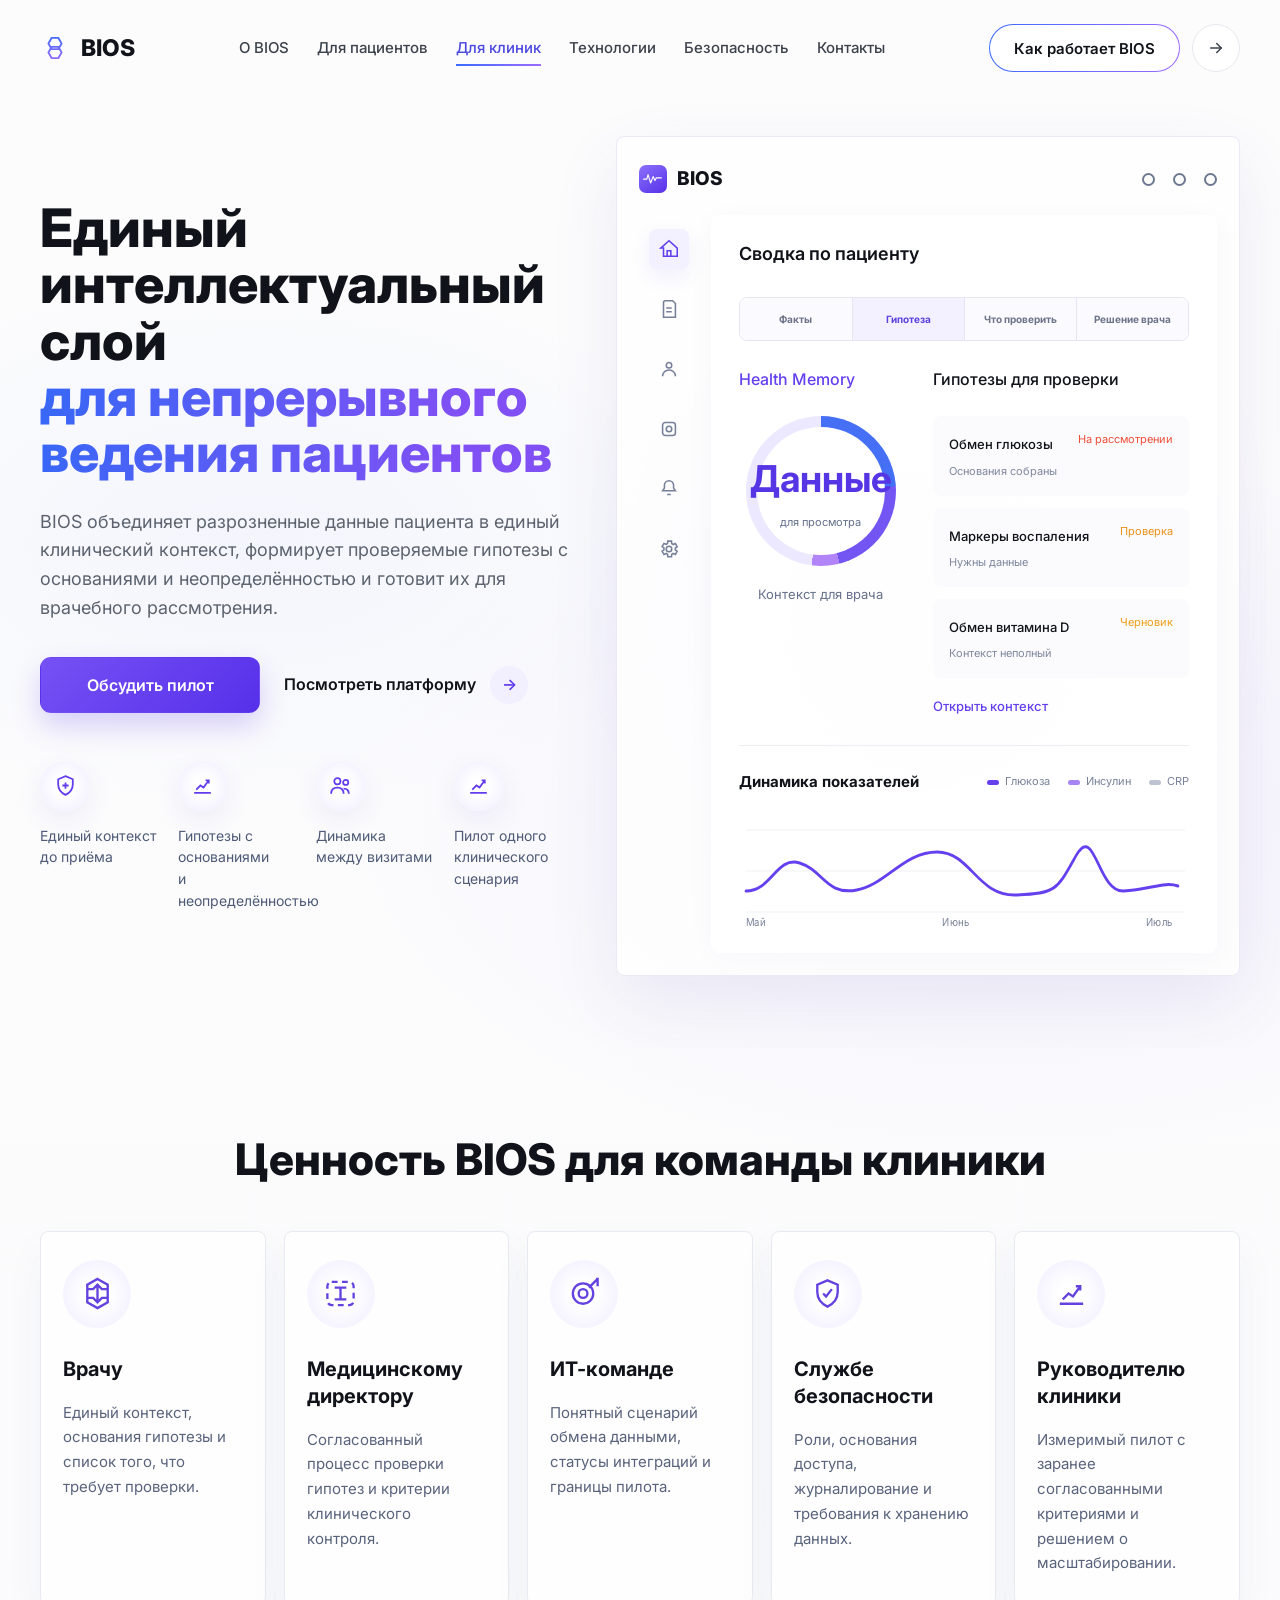
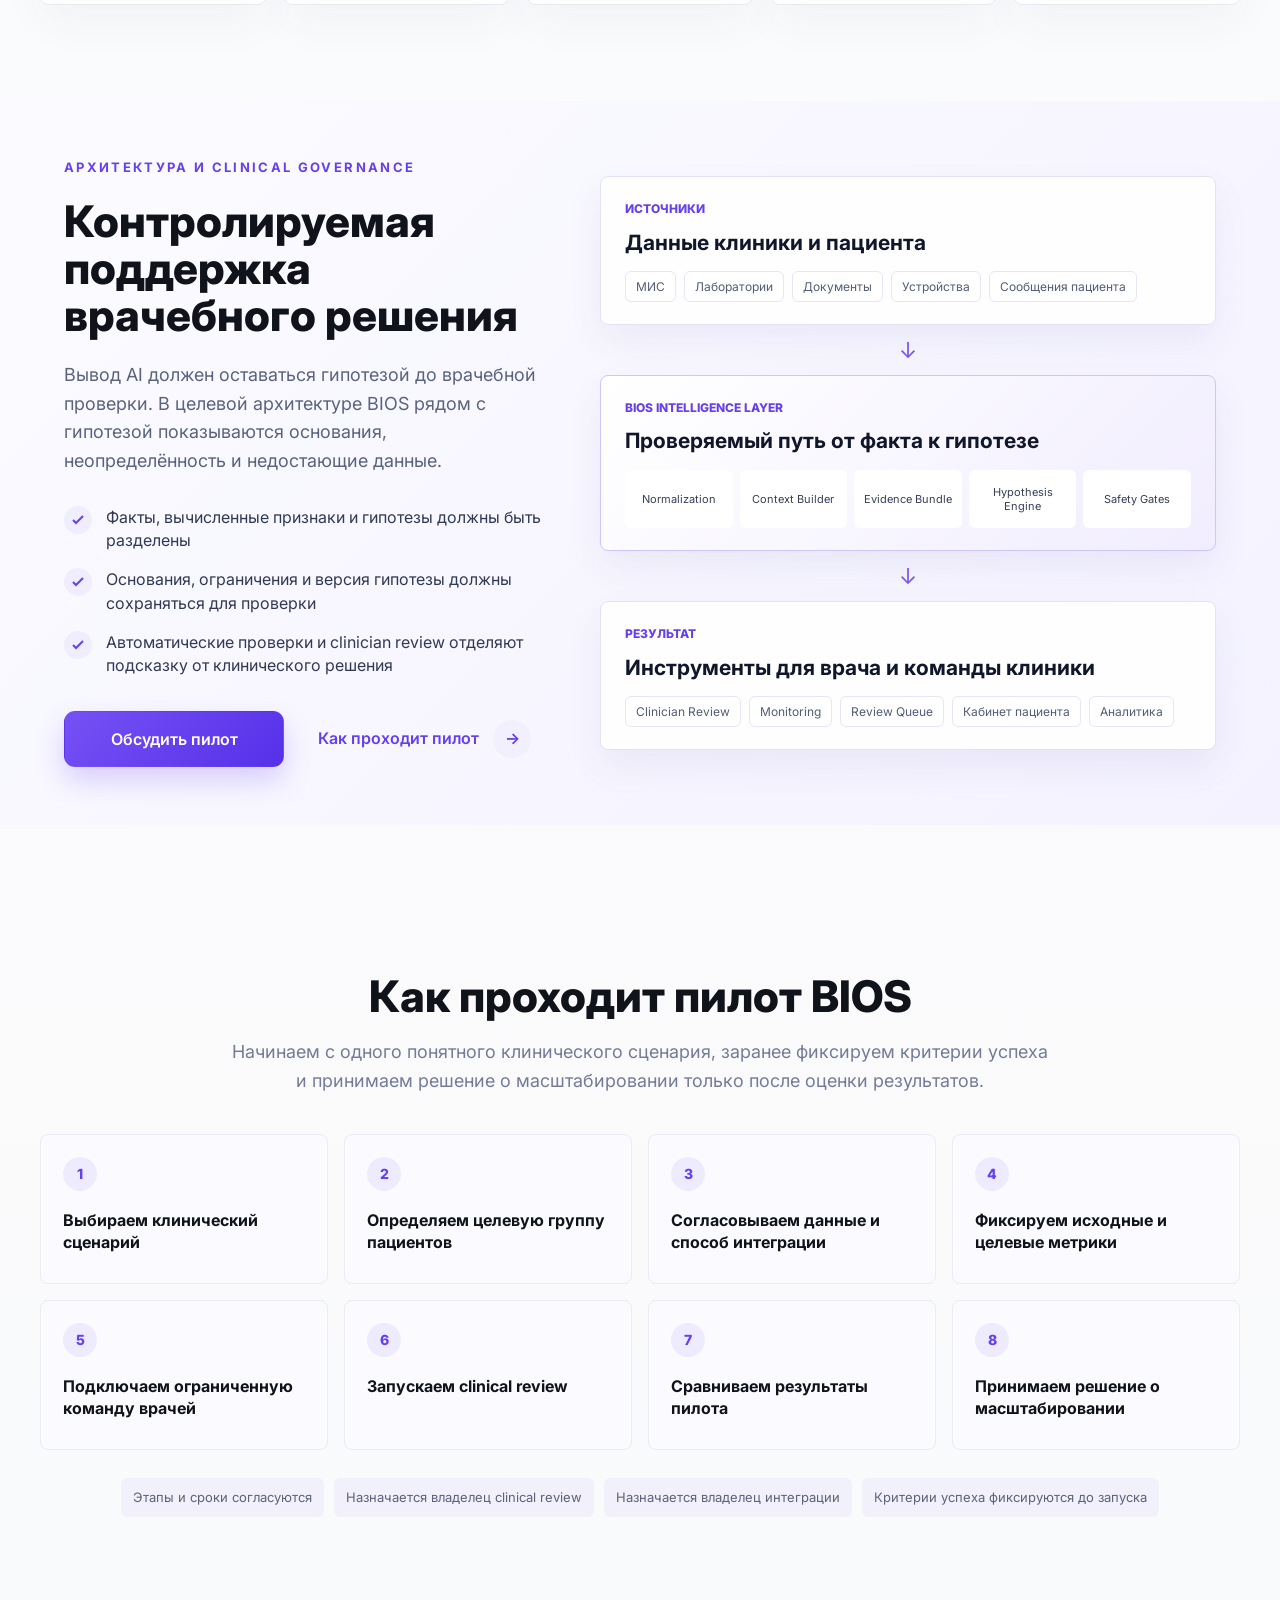
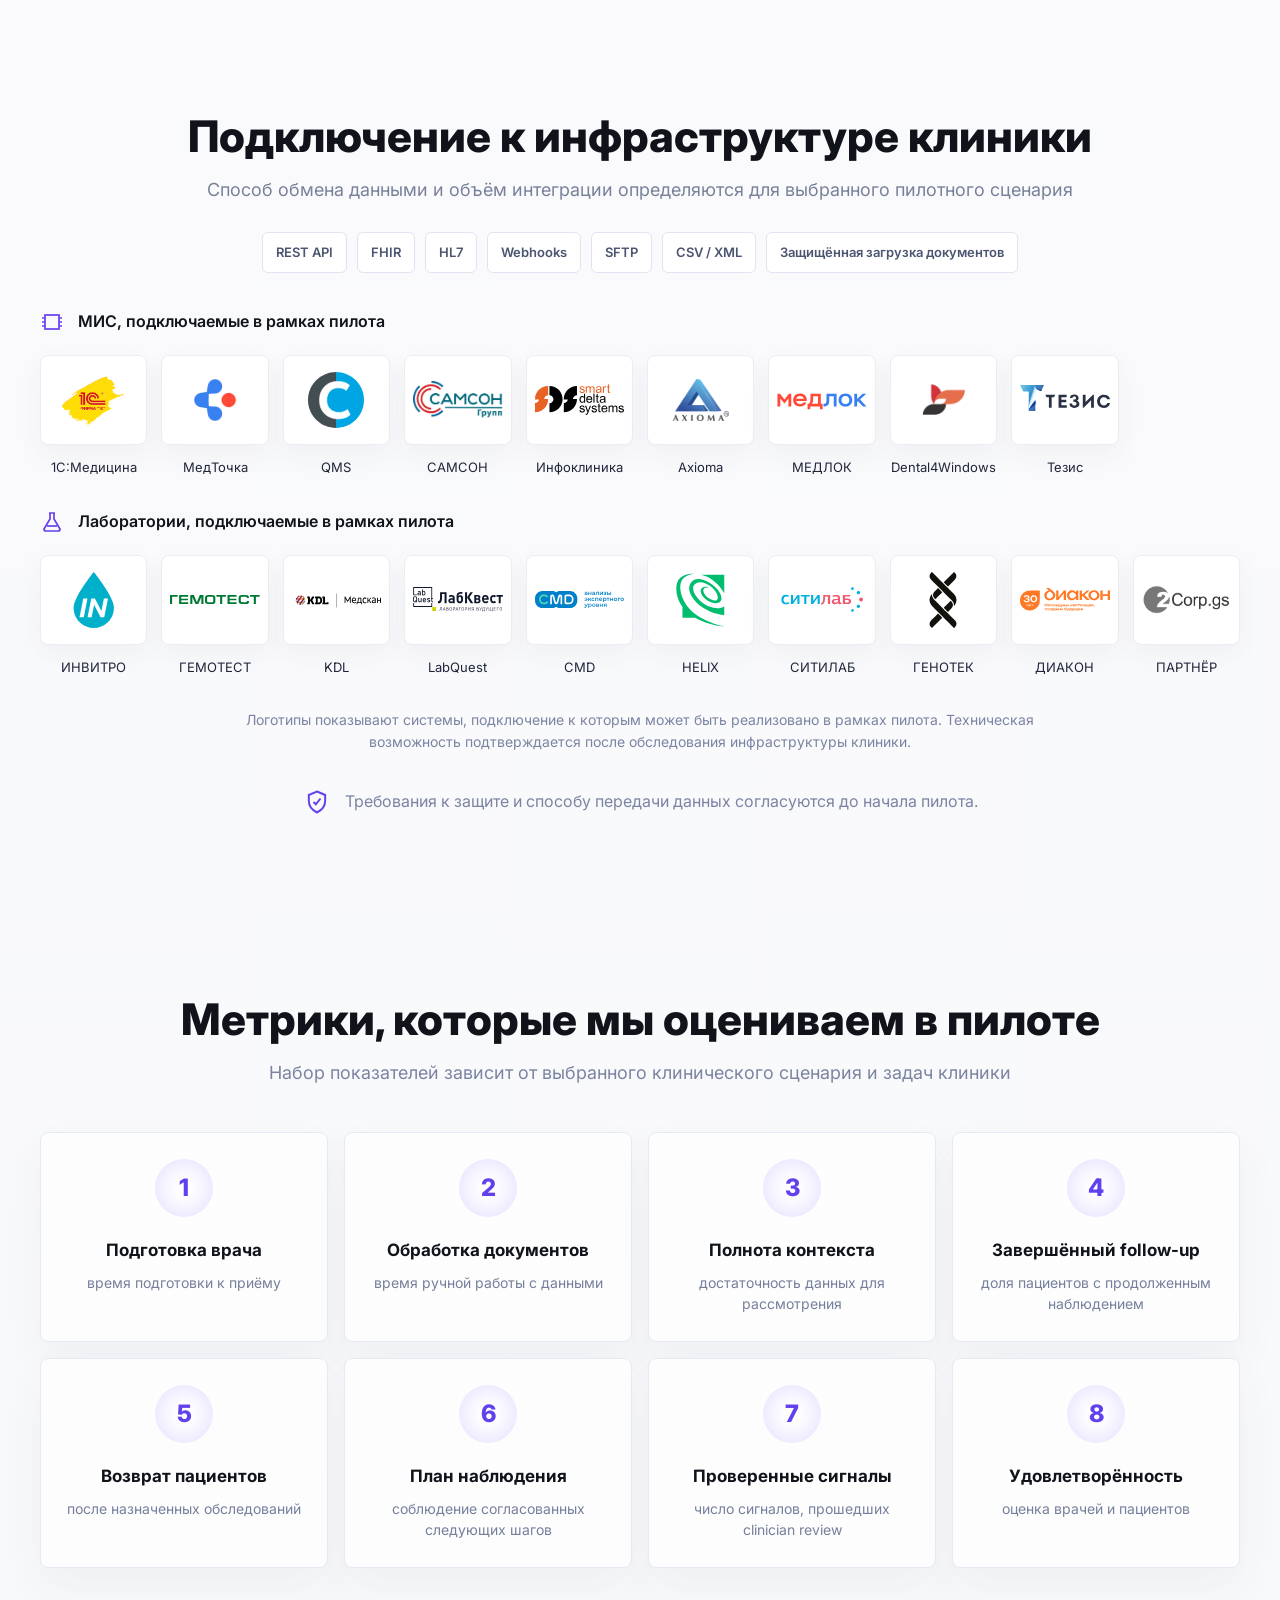
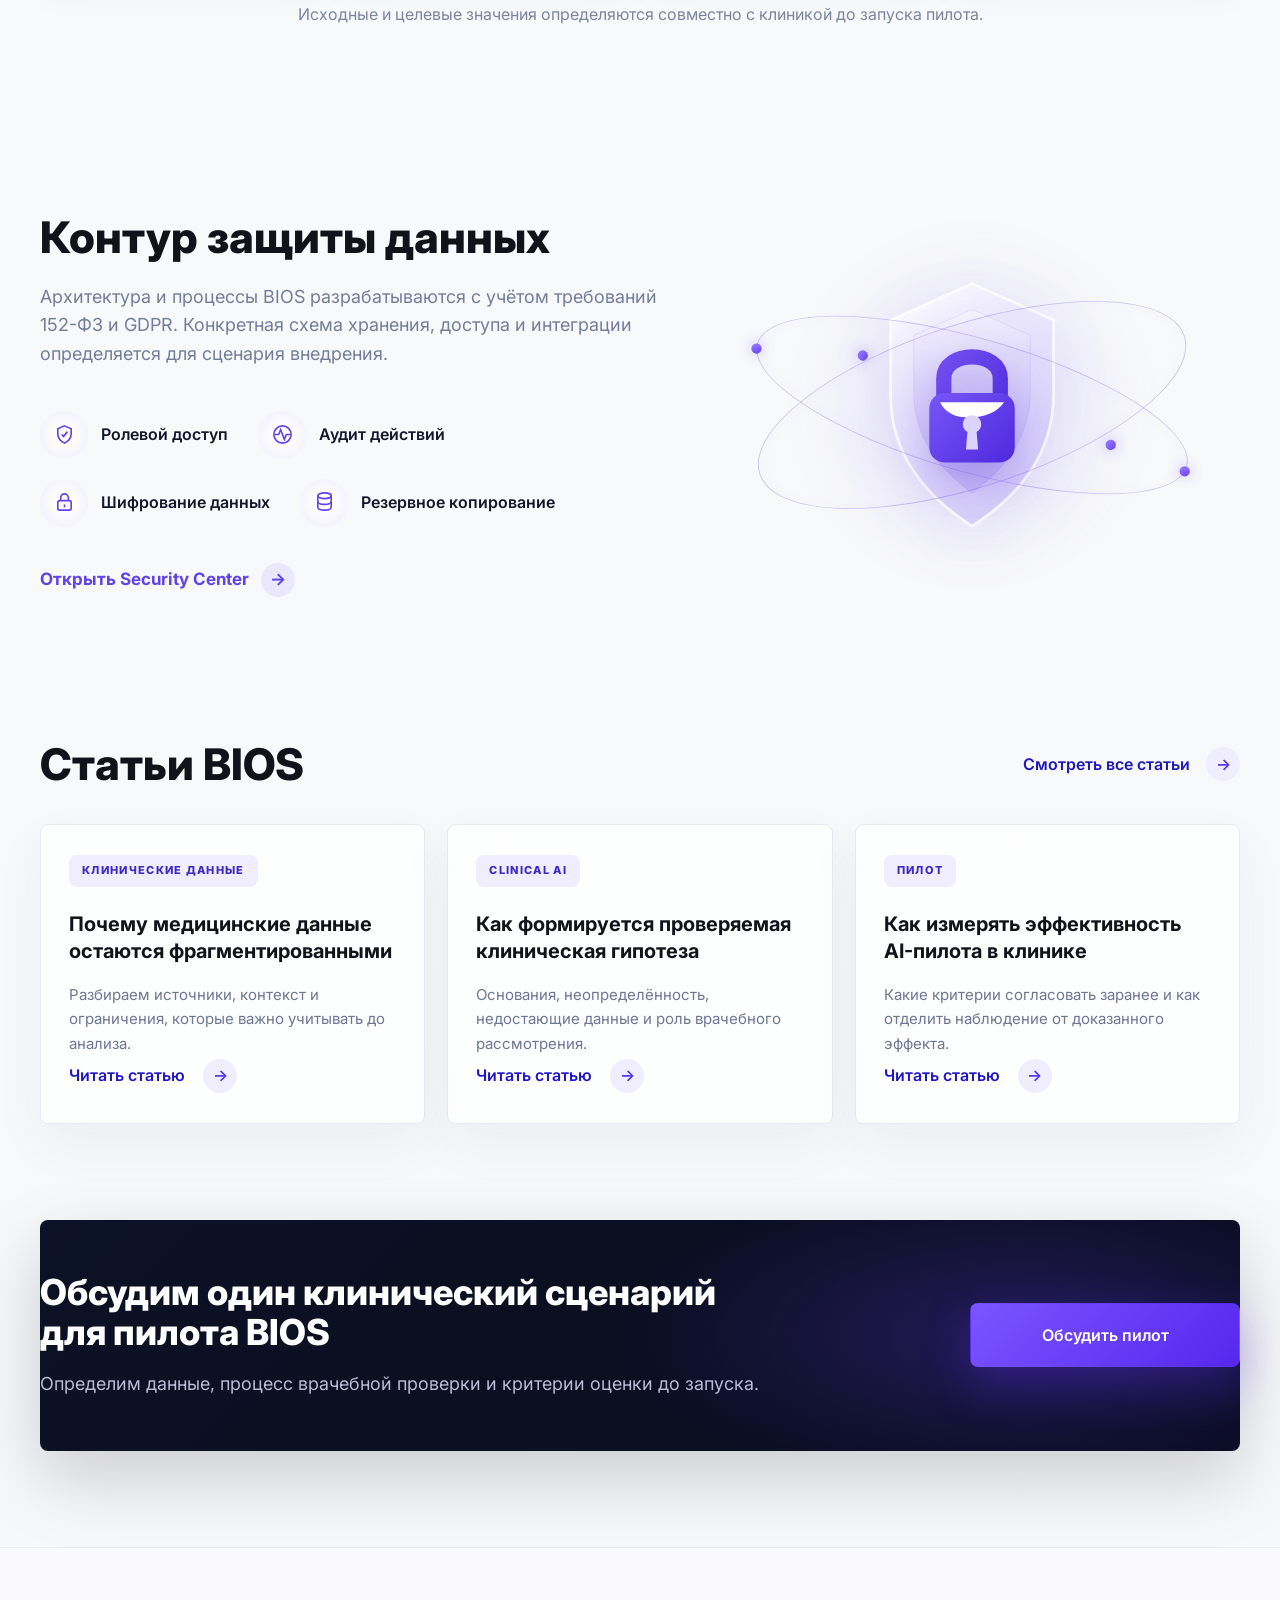
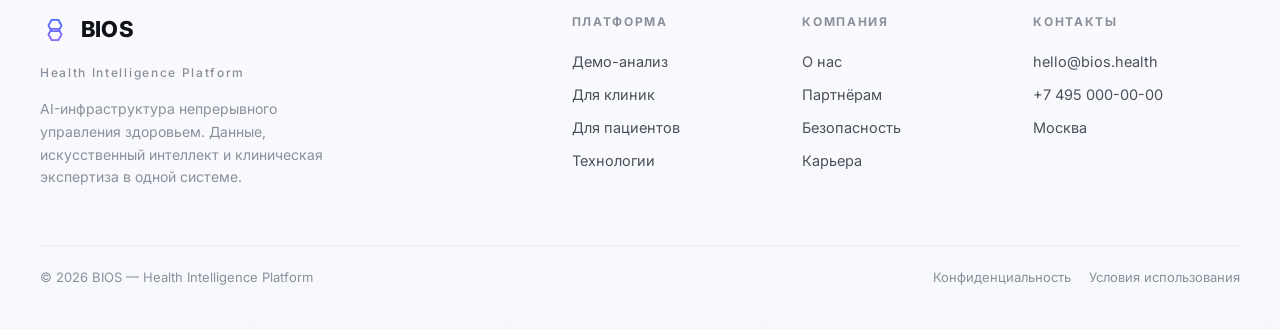
==== commit b21fb55b: "Remove integration status labels" ====
--- a/clinics.html
+++ b/clinics.html
@@ -466,7 +466,6 @@
 
     .connection-methods{display:flex;flex-wrap:wrap;justify-content:center;gap:10px;margin-top:28px}
     .connection-methods span{padding:9px 13px;border:1px solid #e4e1f3;border-radius:6px;background:#fff;color:#4b5570;font-size:13px;font-weight:600}
-    .integration-item .integration-status{display:inline-block;margin-top:8px;padding:4px 6px;border-radius:5px;background:#efecff;color:#6740ed;font-size:9px;font-weight:700;line-height:1.25}
     .integration-disclaimer{max-width:850px;margin:34px auto 0;color:#7b84a2;font-size:14px;line-height:1.55;text-align:center}
 
     .results-grid.metrics-grid{grid-template-columns:repeat(4,minmax(0,1fr));gap:16px}
@@ -731,12 +730,12 @@
     <section class="integrations" id="integrations" aria-labelledby="integrations-title">
       <div class="wrap integrations-shell reveal"><div class="integrations-head"><h2 id="integrations-title">Подключение к инфраструктуре клиники</h2><p>Способ обмена данными и объём интеграции определяются для выбранного пилотного сценария</p><div class="connection-methods" aria-label="Способы подключения"><span>REST API</span><span>FHIR</span><span>HL7</span><span>Webhooks</span><span>SFTP</span><span>CSV / XML</span><span>Защищённая загрузка документов</span></div></div>
         <div class="integration-group"><h3 class="integration-label"><svg viewBox="0 0 24 24" fill="none" stroke="currentColor" stroke-width="1.7"><rect x="5" y="5" width="14" height="14"/><path d="M2 8h3M2 12h3M2 16h3M19 8h3M19 12h3M19 16h3"/></svg>МИС, подключаемые в рамках пилота</h3><div class="integration-grid">
-          <div class="integration-item"><div class="integration-logo"><img class="logo-wide" src="assets/integration-logos/1c.png" alt="Логотип 1С:Медицина"></div><span>1С:Медицина</span><small class="integration-status">Подключается по запросу</small></div><div class="integration-item"><div class="integration-logo"><img class="logo-mark" src="assets/integration-logos/medtochka.png" alt="Логотип МедТочка"></div><span>МедТочка</span><small class="integration-status">Подключается по запросу</small></div><div class="integration-item"><div class="integration-logo"><img class="logo-mark" src="assets/integration-logos/qms.svg" alt="Логотип qMS"></div><span>QMS</span><small class="integration-status">Подключается по запросу</small></div><div class="integration-item"><div class="integration-logo"><img class="logo-wide" src="assets/integration-logos/samson.png" alt="Логотип САМСОН"></div><span>САМСОН</span><small class="integration-status">Подключается по запросу</small></div><div class="integration-item"><div class="integration-logo"><img class="logo-wide" src="assets/integration-logos/infoclinica.svg" alt="Логотип Инфоклиника"></div><span>Инфоклиника</span><small class="integration-status">Подключается по запросу</small></div><div class="integration-item"><div class="integration-logo"><img class="logo-mark" src="assets/integration-logos/axioma.png" alt="Логотип Axioma"></div><span>Axioma</span><small class="integration-status">Подключается по запросу</small></div><div class="integration-item"><div class="integration-logo"><img class="logo-wide" src="assets/integration-logos/medlock.svg" alt="Логотип МЕДЛОК"></div><span>МЕДЛОК</span><small class="integration-status">Подключается по запросу</small></div><div class="integration-item"><div class="integration-logo"><img class="logo-mark" src="assets/integration-logos/dental4windows.png" alt="Логотип Dental4Windows"></div><span>Dental4Windows</span><small class="integration-status">Подключается по запросу</small></div><div class="integration-item"><div class="integration-logo"><img class="logo-wide" src="assets/integration-logos/tezis.svg" alt="Логотип Тезис"></div><span>Тезис</span><small class="integration-status">Подключается по запросу</small></div>
+          <div class="integration-item"><div class="integration-logo"><img class="logo-wide" src="assets/integration-logos/1c.png" alt="Логотип 1С:Медицина"></div><span>1С:Медицина</span></div><div class="integration-item"><div class="integration-logo"><img class="logo-mark" src="assets/integration-logos/medtochka.png" alt="Логотип МедТочка"></div><span>МедТочка</span></div><div class="integration-item"><div class="integration-logo"><img class="logo-mark" src="assets/integration-logos/qms.svg" alt="Логотип qMS"></div><span>QMS</span></div><div class="integration-item"><div class="integration-logo"><img class="logo-wide" src="assets/integration-logos/samson.png" alt="Логотип САМСОН"></div><span>САМСОН</span></div><div class="integration-item"><div class="integration-logo"><img class="logo-wide" src="assets/integration-logos/infoclinica.svg" alt="Логотип Инфоклиника"></div><span>Инфоклиника</span></div><div class="integration-item"><div class="integration-logo"><img class="logo-mark" src="assets/integration-logos/axioma.png" alt="Логотип Axioma"></div><span>Axioma</span></div><div class="integration-item"><div class="integration-logo"><img class="logo-wide" src="assets/integration-logos/medlock.svg" alt="Логотип МЕДЛОК"></div><span>МЕДЛОК</span></div><div class="integration-item"><div class="integration-logo"><img class="logo-mark" src="assets/integration-logos/dental4windows.png" alt="Логотип Dental4Windows"></div><span>Dental4Windows</span></div><div class="integration-item"><div class="integration-logo"><img class="logo-wide" src="assets/integration-logos/tezis.svg" alt="Логотип Тезис"></div><span>Тезис</span></div>
         </div></div>
         <div class="integration-group"><h3 class="integration-label"><svg viewBox="0 0 24 24" fill="none" stroke="currentColor" stroke-width="1.7"><path d="M9 3h6M10 3v6l-6 10a2 2 0 0 0 2 2h12a2 2 0 0 0 2-2L14 9V3"/><path d="M7 16h10"/></svg>Лаборатории, подключаемые в рамках пилота</h3><div class="integration-grid">
-          <div class="integration-item"><div class="integration-logo"><img class="logo-mark" src="assets/integration-logos/invitro.svg" alt="Логотип ИНВИТРО"></div><span>ИНВИТРО</span><small class="integration-status">Подключается по запросу</small></div><div class="integration-item"><div class="integration-logo"><img class="logo-wide" src="assets/integration-logos/gemotest.svg" alt="Логотип ГЕМОТЕСТ"></div><span>ГЕМОТЕСТ</span><small class="integration-status">Подключается по запросу</small></div><div class="integration-item"><div class="integration-logo"><img class="logo-wide" src="assets/integration-logos/kdl.svg" alt="Логотип KDL"></div><span>KDL</span><small class="integration-status">Подключается по запросу</small></div><div class="integration-item"><div class="integration-logo"><img class="logo-wide" src="assets/integration-logos/labquest.svg" alt="Логотип LabQuest"></div><span>LabQuest</span><small class="integration-status">Подключается по запросу</small></div><div class="integration-item"><div class="integration-logo"><img class="logo-wide" src="assets/integration-logos/cmd.svg" alt="Логотип CMD"></div><span>CMD</span><small class="integration-status">Подключается по запросу</small></div><div class="integration-item"><div class="integration-logo"><img class="logo-mark" src="assets/integration-logos/helix.svg" alt="Логотип HELIX"></div><span>HELIX</span><small class="integration-status">Подключается по запросу</small></div><div class="integration-item"><div class="integration-logo"><img class="logo-wide" src="assets/integration-logos/citilab.svg" alt="Логотип СИТИЛАБ"></div><span>СИТИЛАБ</span><small class="integration-status">Подключается по запросу</small></div><div class="integration-item"><div class="integration-logo"><img class="logo-mark" src="assets/integration-logos/genotek.svg" alt="Логотип ГЕНОТЕК"></div><span>ГЕНОТЕК</span><small class="integration-status">Подключается по запросу</small></div><div class="integration-item"><div class="integration-logo"><img class="logo-wide" src="assets/integration-logos/diakon.svg" alt="Логотип ДИАКОН"></div><span>ДИАКОН</span><small class="integration-status">Подключается по запросу</small></div><div class="integration-item"><div class="integration-logo"><img class="logo-wide" src="assets/integration-logos/partner.png" alt="Логотип ПАРТНЁР"></div><span>ПАРТНЁР</span><small class="integration-status">Подключается по запросу</small></div>
+          <div class="integration-item"><div class="integration-logo"><img class="logo-mark" src="assets/integration-logos/invitro.svg" alt="Логотип ИНВИТРО"></div><span>ИНВИТРО</span></div><div class="integration-item"><div class="integration-logo"><img class="logo-wide" src="assets/integration-logos/gemotest.svg" alt="Логотип ГЕМОТЕСТ"></div><span>ГЕМОТЕСТ</span></div><div class="integration-item"><div class="integration-logo"><img class="logo-wide" src="assets/integration-logos/kdl.svg" alt="Логотип KDL"></div><span>KDL</span></div><div class="integration-item"><div class="integration-logo"><img class="logo-wide" src="assets/integration-logos/labquest.svg" alt="Логотип LabQuest"></div><span>LabQuest</span></div><div class="integration-item"><div class="integration-logo"><img class="logo-wide" src="assets/integration-logos/cmd.svg" alt="Логотип CMD"></div><span>CMD</span></div><div class="integration-item"><div class="integration-logo"><img class="logo-mark" src="assets/integration-logos/helix.svg" alt="Логотип HELIX"></div><span>HELIX</span></div><div class="integration-item"><div class="integration-logo"><img class="logo-wide" src="assets/integration-logos/citilab.svg" alt="Логотип СИТИЛАБ"></div><span>СИТИЛАБ</span></div><div class="integration-item"><div class="integration-logo"><img class="logo-mark" src="assets/integration-logos/genotek.svg" alt="Логотип ГЕНОТЕК"></div><span>ГЕНОТЕК</span></div><div class="integration-item"><div class="integration-logo"><img class="logo-wide" src="assets/integration-logos/diakon.svg" alt="Логотип ДИАКОН"></div><span>ДИАКОН</span></div><div class="integration-item"><div class="integration-logo"><img class="logo-wide" src="assets/integration-logos/partner.png" alt="Логотип ПАРТНЁР"></div><span>ПАРТНЁР</span></div>
         </div></div>
-        <p class="integration-disclaimer">Логотипы показывают системы, подключение к которым может быть реализовано в рамках пилота. Они не означают действующее партнёрство или готовый коннектор. Техническая возможность подтверждается после обследования инфраструктуры клиники.</p>
+        <p class="integration-disclaimer">Логотипы показывают системы, подключение к которым может быть реализовано в рамках пилота. Техническая возможность подтверждается после обследования инфраструктуры клиники.</p>
         <div class="integration-trust"><svg viewBox="0 0 24 24" fill="none" stroke="currentColor" stroke-width="1.7"><path d="m12 3 7 3v5c0 4.8-2.8 8-7 10-4.2-2-7-5.2-7-10V6l7-3Z"/><path d="m9 12 2 2 4-5"/></svg><span>Требования к защите и способу передачи данных согласуются до начала пилота.</span></div>
       </div>
     </section>
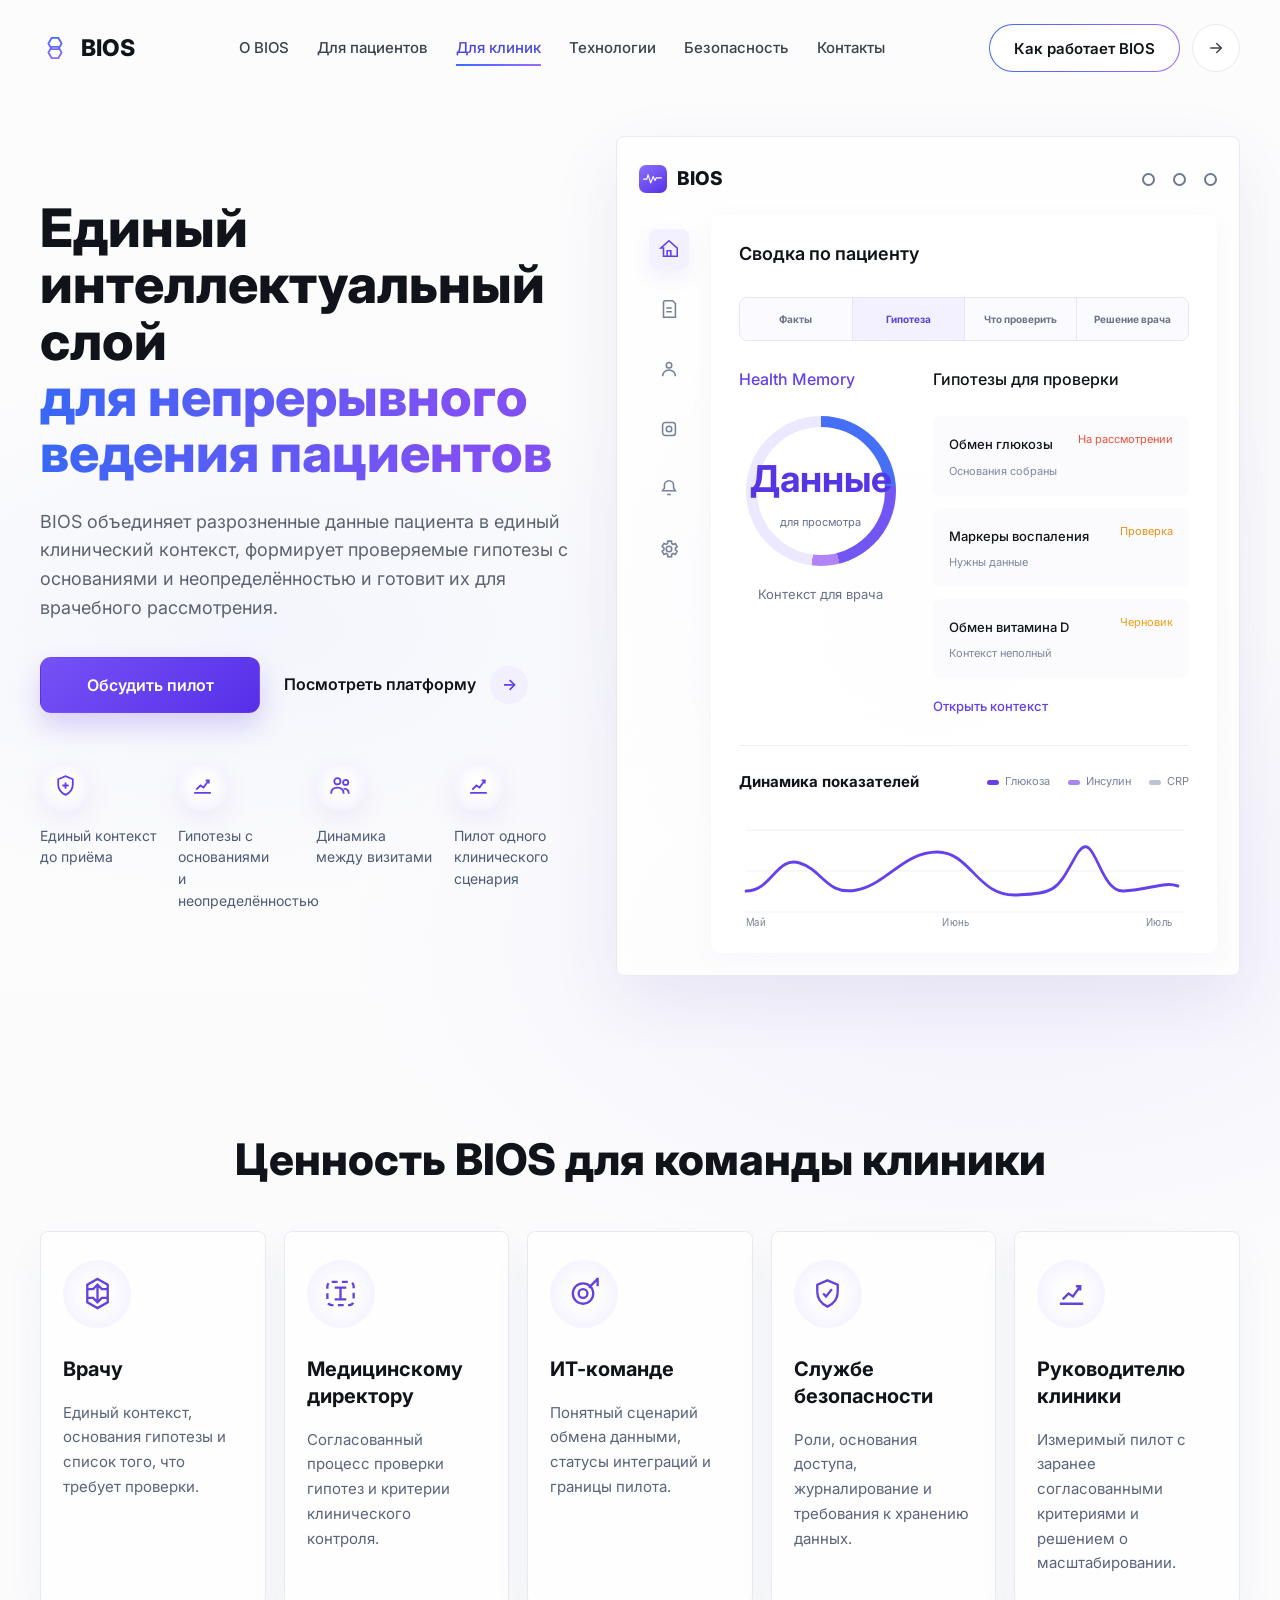
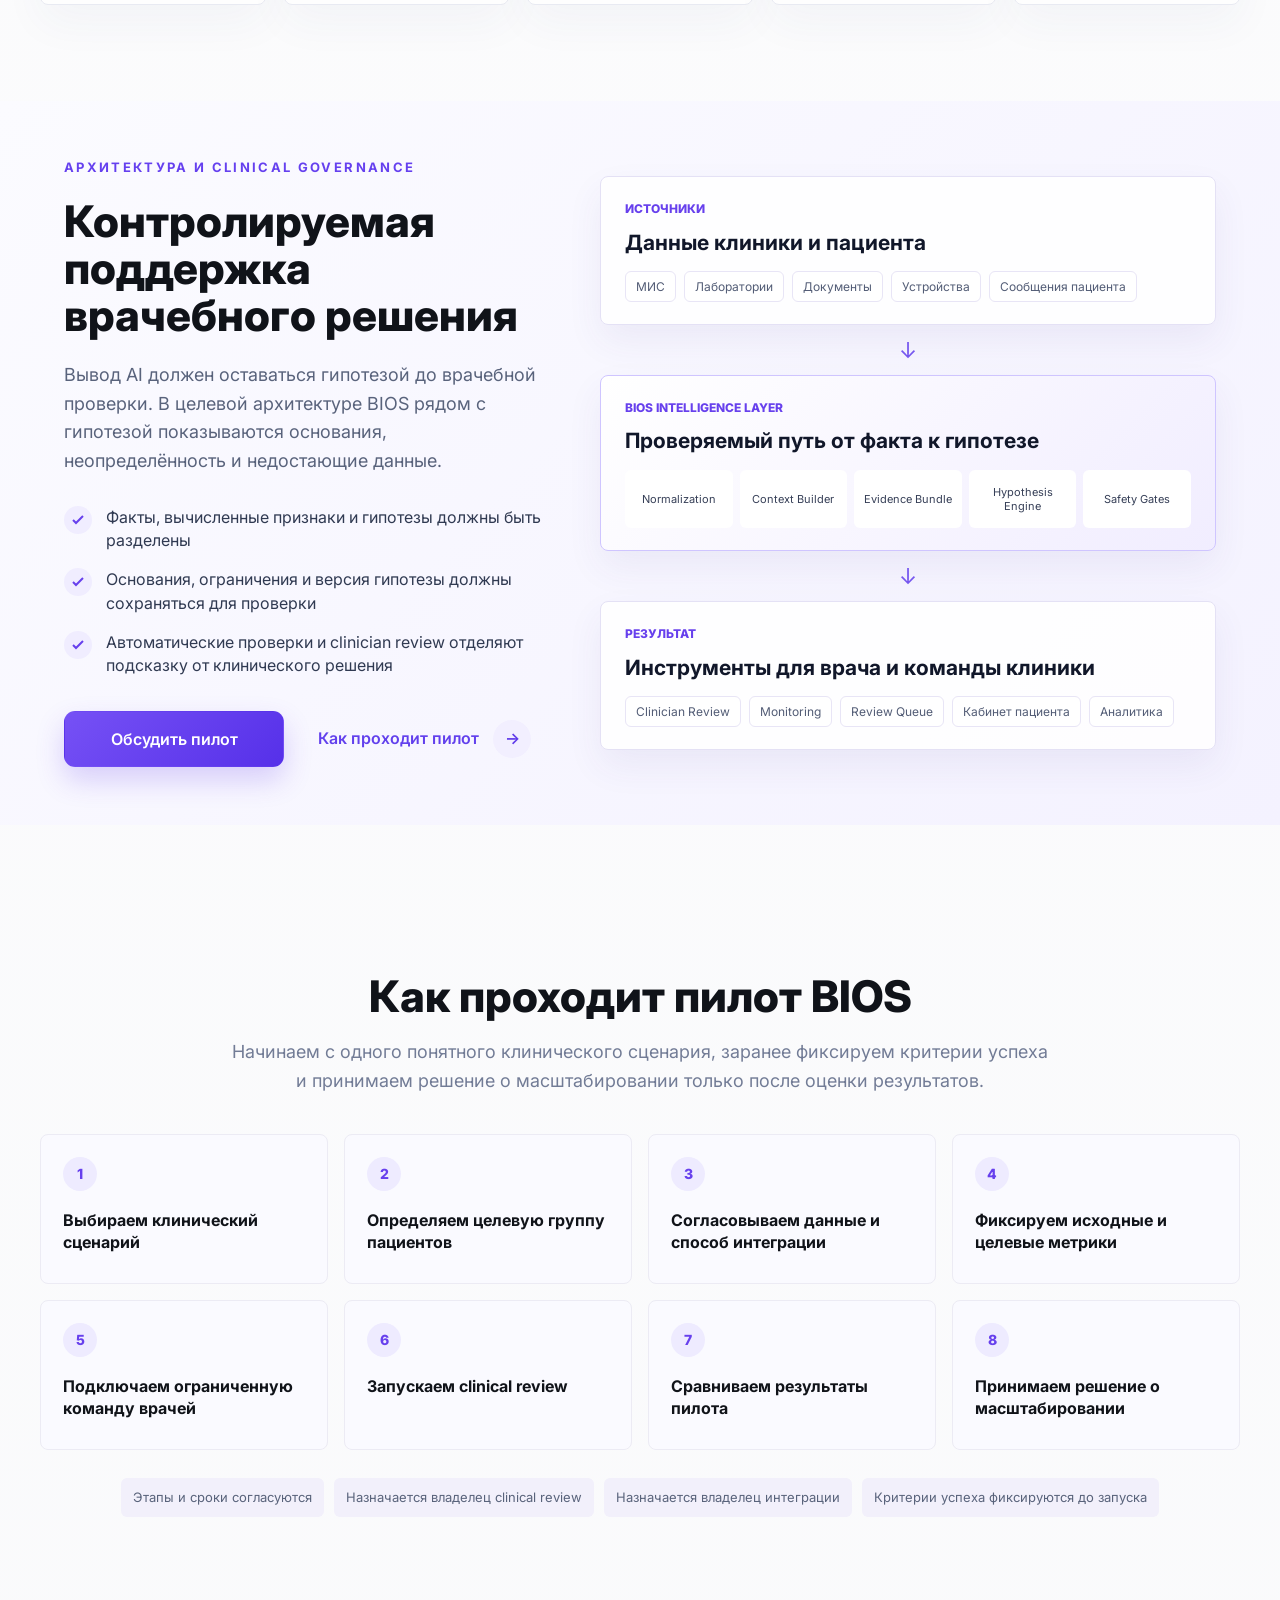
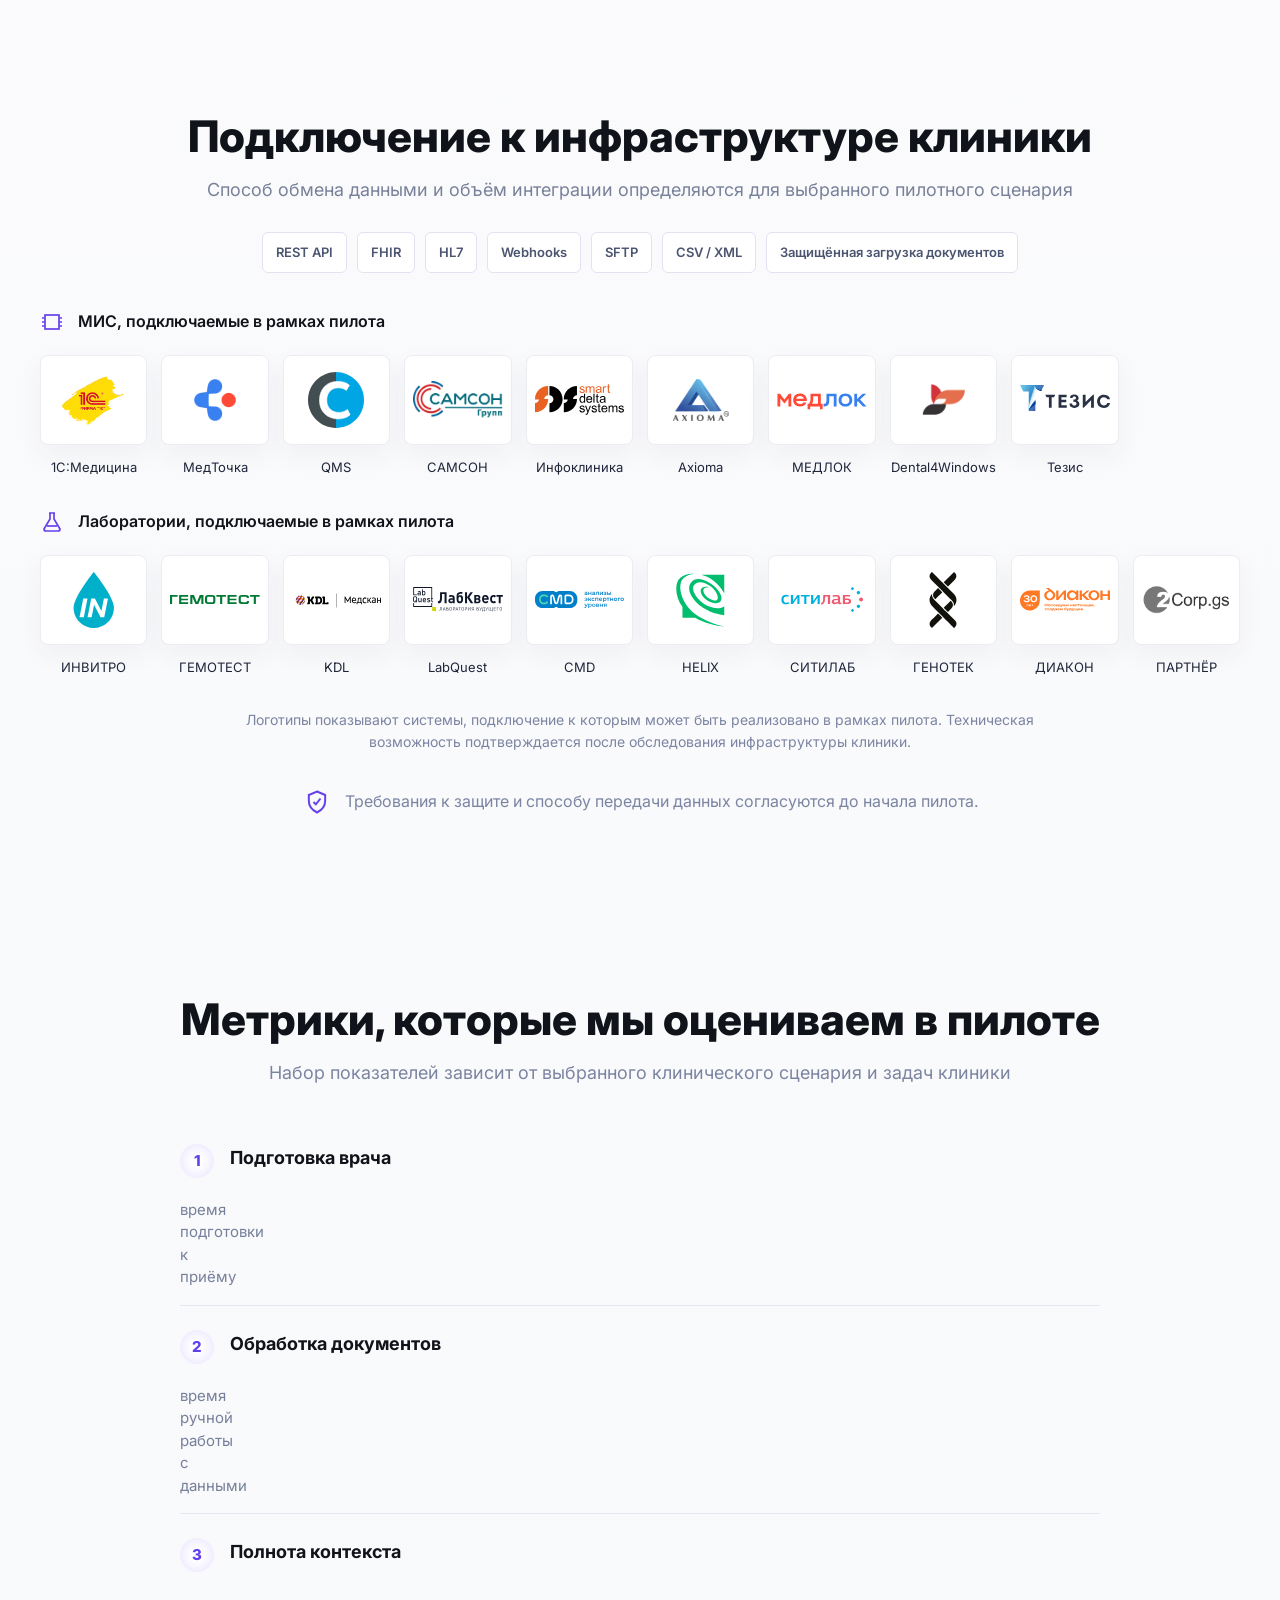
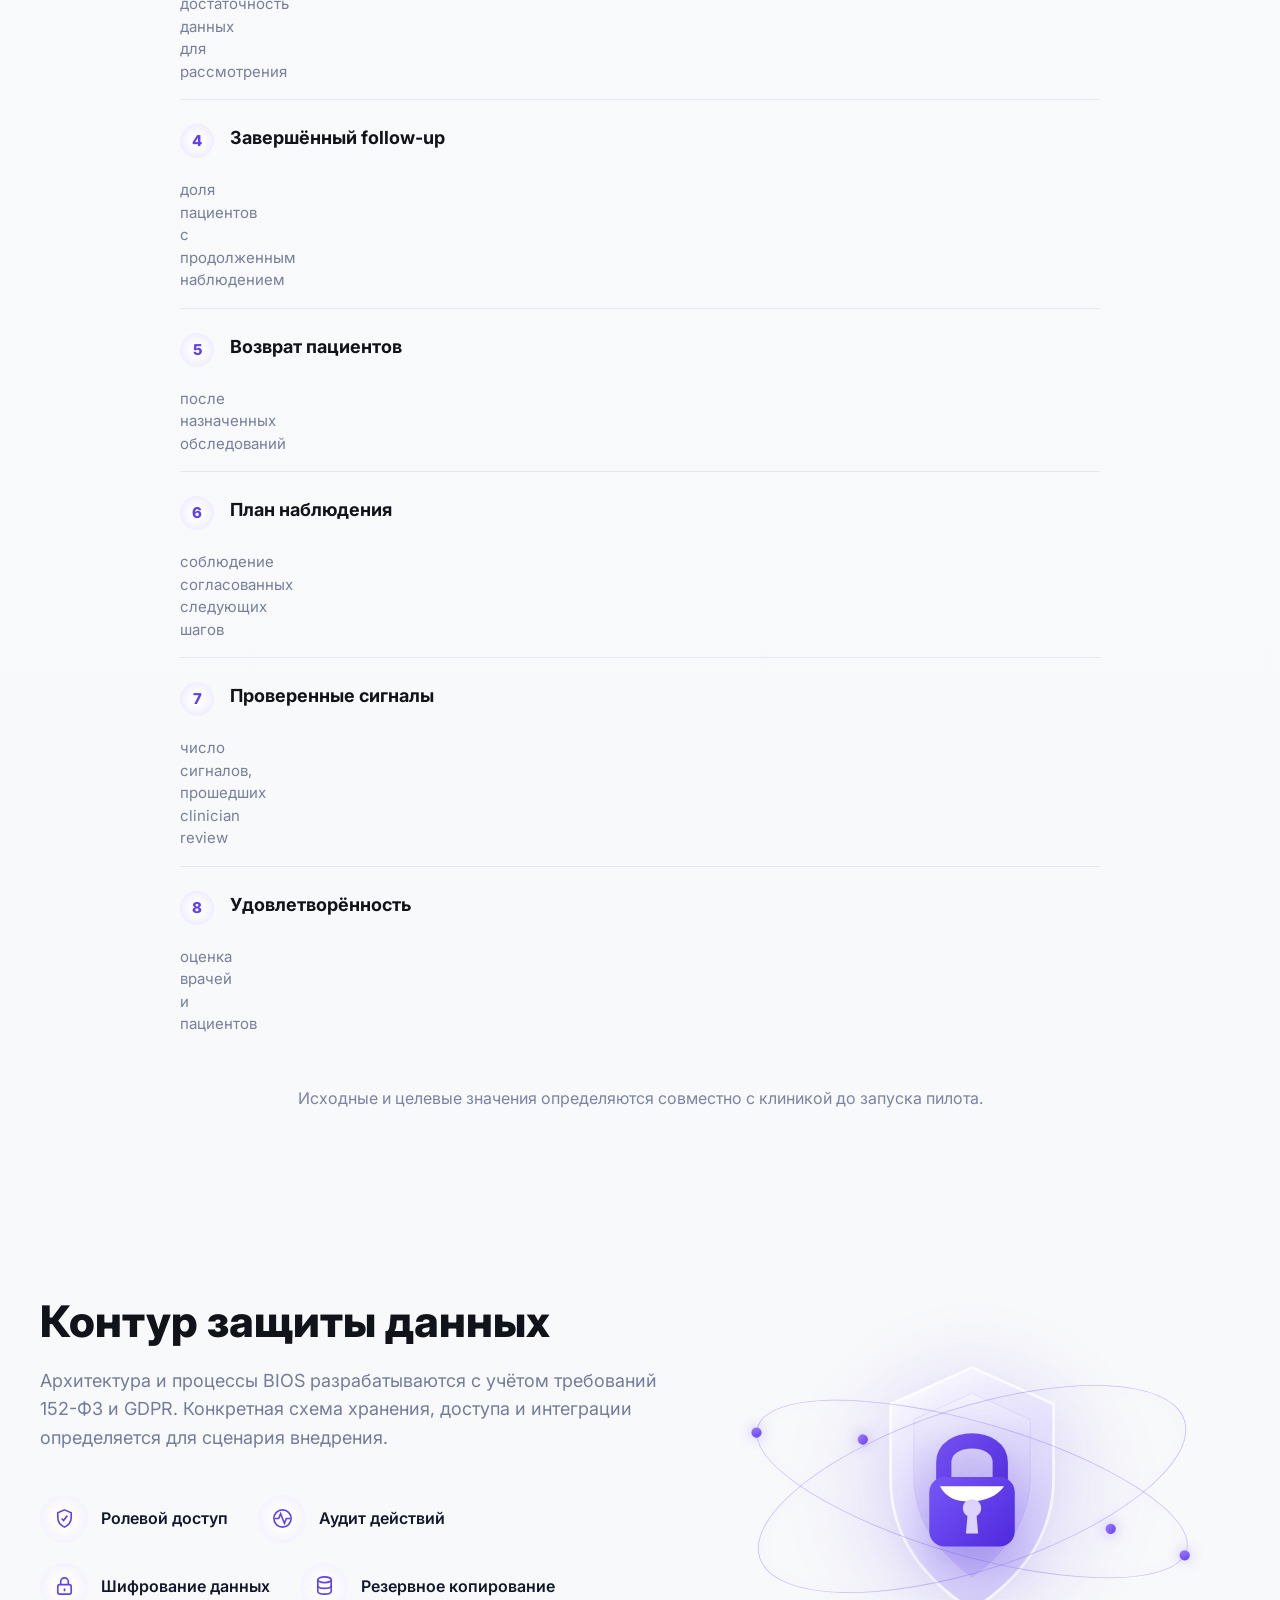
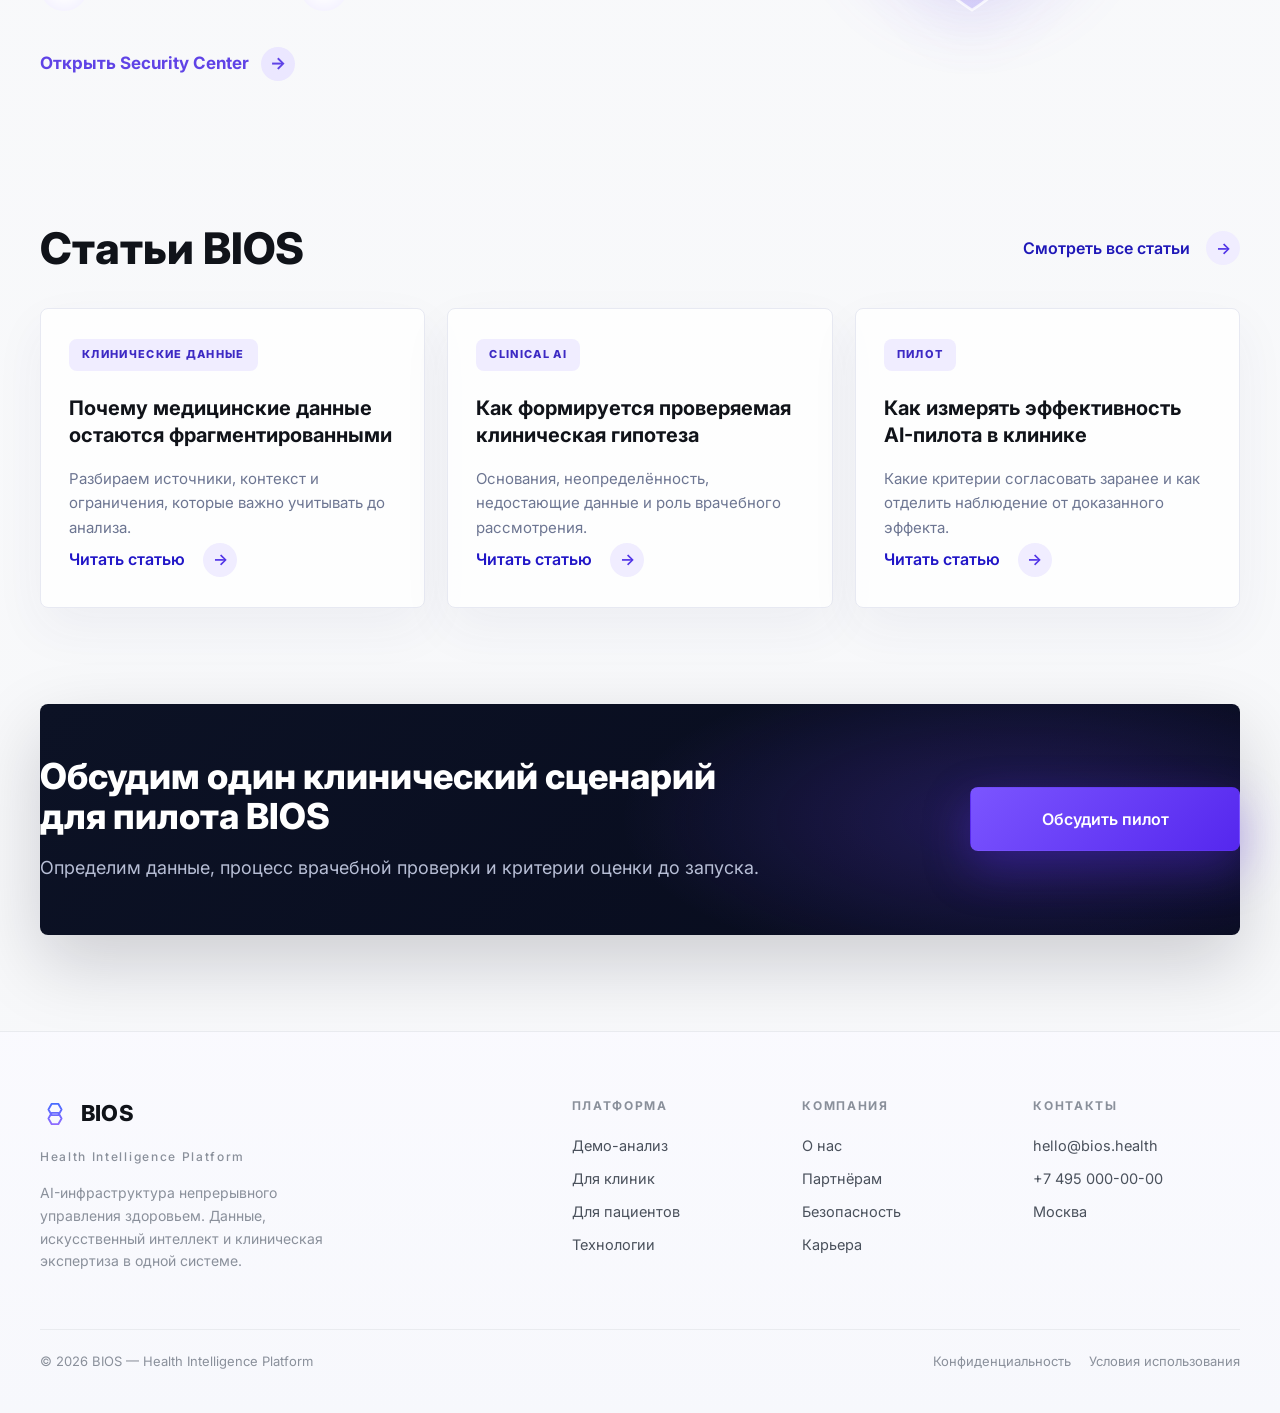
==== commit ef7bc30a: "Convert pilot metrics to numbered list" ====
--- a/clinics.html
+++ b/clinics.html
@@ -468,11 +468,38 @@
     .connection-methods span{padding:9px 13px;border:1px solid #e4e1f3;border-radius:6px;background:#fff;color:#4b5570;font-size:13px;font-weight:600}
     .integration-disclaimer{max-width:850px;margin:34px auto 0;color:#7b84a2;font-size:14px;line-height:1.55;text-align:center}
 
-    .results-grid.metrics-grid{grid-template-columns:repeat(4,minmax(0,1fr));gap:16px}
-    .metrics-grid .result-card{min-height:210px;padding:26px 18px}
-    .metrics-grid .result-number{width:58px;height:58px;font-size:24px}
-    .metrics-grid .result-card h3{margin-top:22px;font-size:17px}
-    .metrics-grid .result-card p{margin-top:10px;font-size:14px}
+    .results-grid.metrics-grid{
+      display:grid;
+      max-width:920px;
+      margin:42px auto 0;
+      padding:0;
+      gap:10px;
+      list-style:none;
+      grid-template-columns:1fr;
+    }
+    .metrics-grid .result-card{
+      display:grid;
+      min-height:0;
+      grid-template-columns:34px 1fr;
+      gap:16px;
+      align-items:start;
+      padding:14px 0 16px;
+      border:0;
+      border-bottom:1px solid #e5e7f0;
+      border-radius:0;
+      background:transparent;
+      box-shadow:none;
+      text-align:left;
+    }
+    .metrics-grid .result-card:last-child{border-bottom:0}
+    .metrics-grid .result-number{
+      width:34px;
+      height:34px;
+      font-size:15px;
+      box-shadow:inset 0 0 12px rgba(103,64,237,.06);
+    }
+    .metrics-grid .result-card h3{margin:2px 0 0;font-size:18px;line-height:1.35}
+    .metrics-grid .result-card p{margin:5px 0 0;font-size:15px;line-height:1.5;text-align:left}
 
     @media(max-width:1180px){
       :root{--wrap:min(100% - 48px,1120px)}
@@ -483,7 +510,7 @@
       .architecture-shell{grid-template-columns:1fr;gap:38px}
       .architecture-shell .solution-content{max-width:760px}
       .pilot-grid{grid-template-columns:repeat(2,minmax(0,1fr))}
-      .results-grid.metrics-grid{grid-template-columns:repeat(2,minmax(0,1fr))}
+      .results-grid.metrics-grid{grid-template-columns:1fr}
     }
     @media(max-width:920px){
       :root{--wrap:min(100% - 40px,760px)}
@@ -527,7 +554,7 @@
       .solution-shell{padding-top:280px}.solution-photo{height:310px}.solution-content{width:100%;padding:36px 18px 46px}.solution-list{margin-top:26px}.solution-actions{width:100%;margin-top:30px}
       .architecture-shell{padding:34px 16px}.architecture-shell .solution-content{padding:0}.architecture-flow{grid-template-columns:1fr}.architecture-tier{padding:18px}.architecture-tags span{font-size:11px}.pilot-shell{padding:34px 16px}.pilot-head h2{font-size:30px}.pilot-head p{font-size:16px}.pilot-grid{grid-template-columns:1fr;gap:10px;margin-top:28px}.pilot-step{min-height:0;padding:18px}.pilot-step h3{margin-top:14px}.pilot-meta{justify-content:flex-start}.results-grid.metrics-grid{grid-template-columns:1fr}
       .integrations-shell,.results-shell{padding:34px 16px 26px}.integration-grid{grid-auto-columns:96px}.integration-logo{height:82px}.integration-trust{gap:10px;font-size:14px}
-      .results-grid{margin-top:30px}.result-card{padding:24px 16px}.results-note{font-size:13px}
+      .results-grid{margin-top:30px}.metrics-grid .result-card{padding:13px 0 15px;grid-template-columns:32px 1fr;gap:13px}.metrics-grid .result-number{width:32px;height:32px;font-size:14px}.metrics-grid .result-card h3{font-size:16px}.metrics-grid .result-card p{font-size:14px}.results-note{font-size:13px}
       .security-shell{gap:18px;padding:34px 18px 28px;text-align:center}.security-copy{max-width:none;margin-top:-6px;font-size:16px}.security-badges{display:grid;grid-template-columns:1fr;gap:12px;margin-top:4px;text-align:left}.security-badge{white-space:normal}.bios-lock-orbit{width:100%;height:104px}.bios-lock-orbit.two{height:128px}.bios-lock-shield{width:160px}.bios-lock-core{width:92px}.bios-lock-dot{width:9px;height:9px}.bios-lock-glow{width:86%}
       .security-more{justify-self:center}
       .articles-head{gap:16px}.articles-grid{gap:14px}.article-card{padding:24px 18px}.article-card h3{font-size:20px}.article-card p{font-size:15px}
@@ -746,48 +773,48 @@
           <h2 id="results-title">Метрики, которые мы оцениваем в пилоте</h2>
           <p>Набор показателей зависит от выбранного клинического сценария и задач клиники</p>
         </div>
-        <div class="results-grid metrics-grid">
-          <article class="result-card">
+        <ol class="results-grid metrics-grid">
+          <li class="result-card">
             <span class="result-number">1</span>
             <h3>Подготовка врача</h3>
             <p>время подготовки к приёму</p>
-          </article>
-          <article class="result-card">
+          </li>
+          <li class="result-card">
             <span class="result-number">2</span>
             <h3>Обработка документов</h3>
             <p>время ручной работы с данными</p>
-          </article>
-          <article class="result-card">
+          </li>
+          <li class="result-card">
             <span class="result-number">3</span>
             <h3>Полнота контекста</h3>
             <p>достаточность данных для рассмотрения</p>
-          </article>
-          <article class="result-card">
+          </li>
+          <li class="result-card">
             <span class="result-number">4</span>
             <h3>Завершённый follow-up</h3>
             <p>доля пациентов с продолженным наблюдением</p>
-          </article>
-          <article class="result-card">
+          </li>
+          <li class="result-card">
             <span class="result-number">5</span>
             <h3>Возврат пациентов</h3>
             <p>после назначенных обследований</p>
-          </article>
-          <article class="result-card">
+          </li>
+          <li class="result-card">
             <span class="result-number">6</span>
             <h3>План наблюдения</h3>
             <p>соблюдение согласованных следующих шагов</p>
-          </article>
-          <article class="result-card">
+          </li>
+          <li class="result-card">
             <span class="result-number">7</span>
             <h3>Проверенные сигналы</h3>
             <p>число сигналов, прошедших clinician review</p>
-          </article>
-          <article class="result-card">
+          </li>
+          <li class="result-card">
             <span class="result-number">8</span>
             <h3>Удовлетворённость</h3>
             <p>оценка врачей и пациентов</p>
-          </article>
-        </div>
+          </li>
+        </ol>
         <p class="results-note">Исходные и целевые значения определяются совместно с клиникой до запуска пилота.</p>
       </div>
     </section>
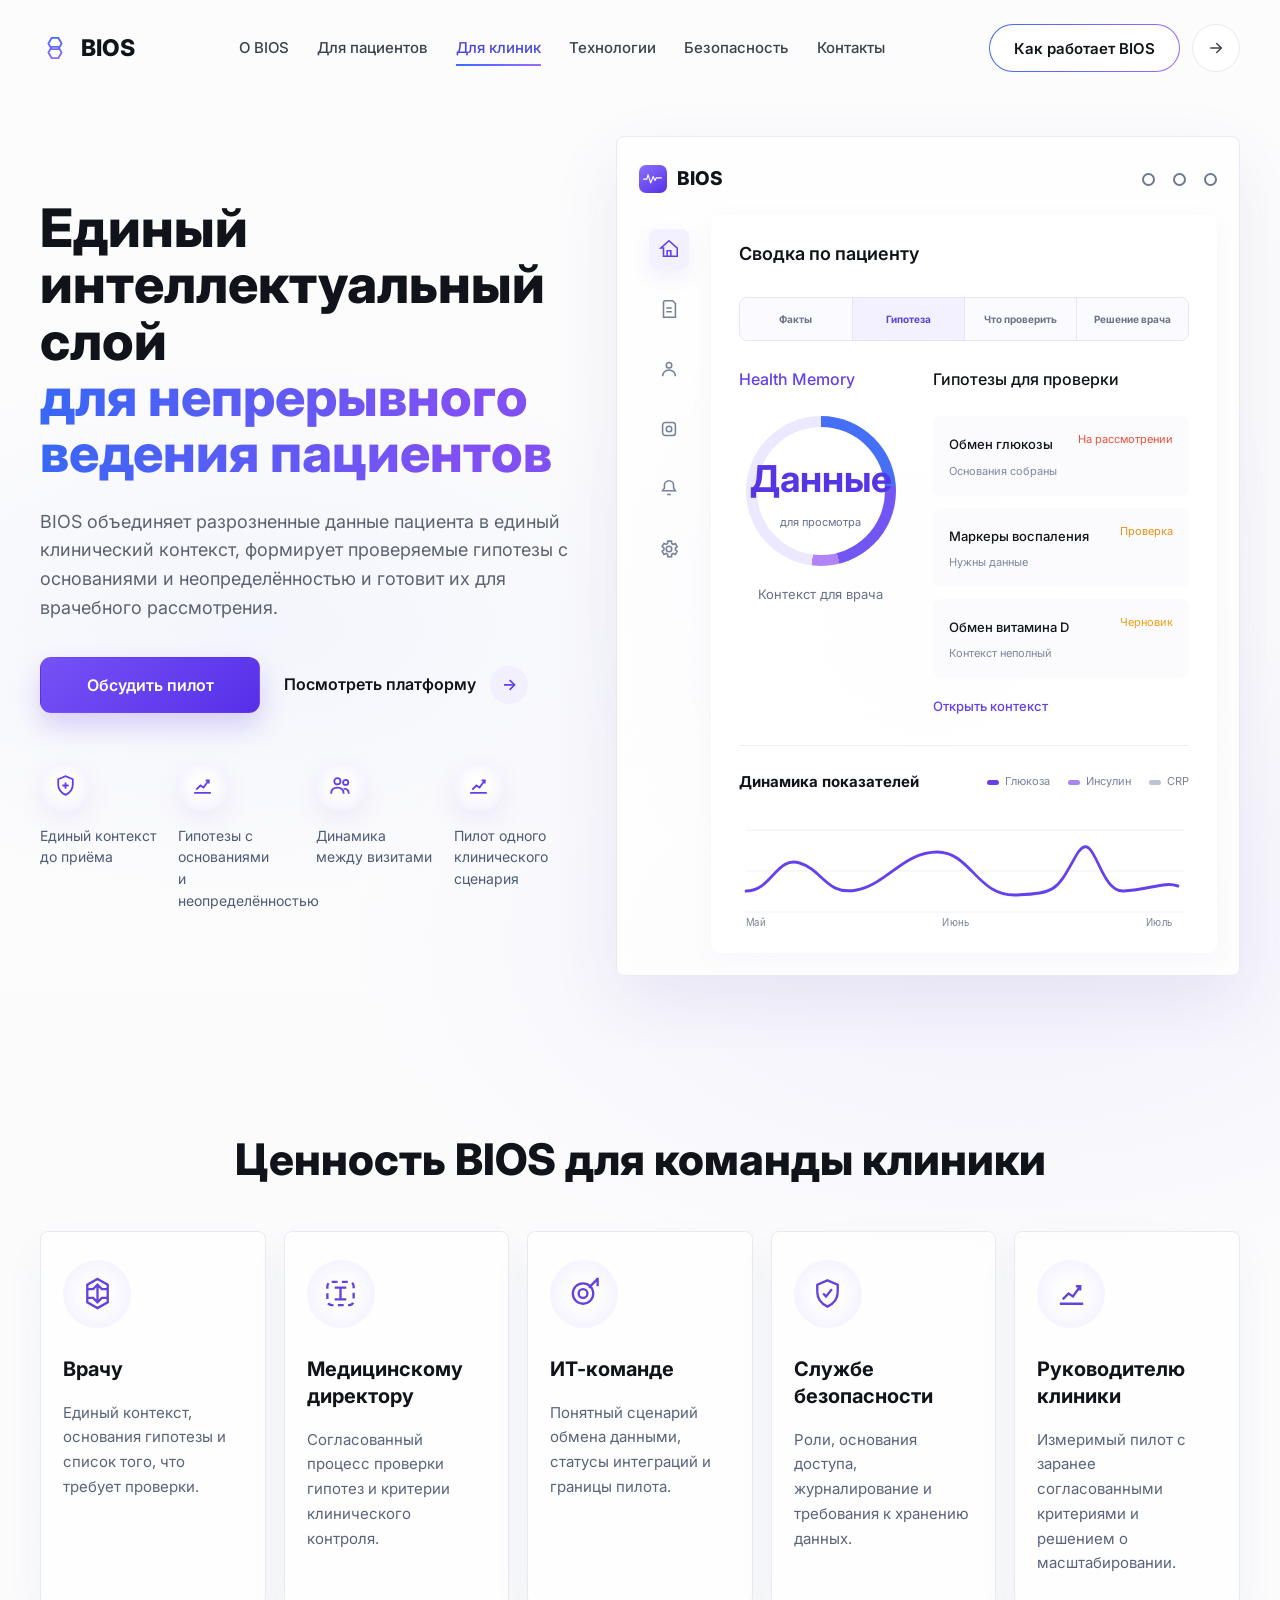
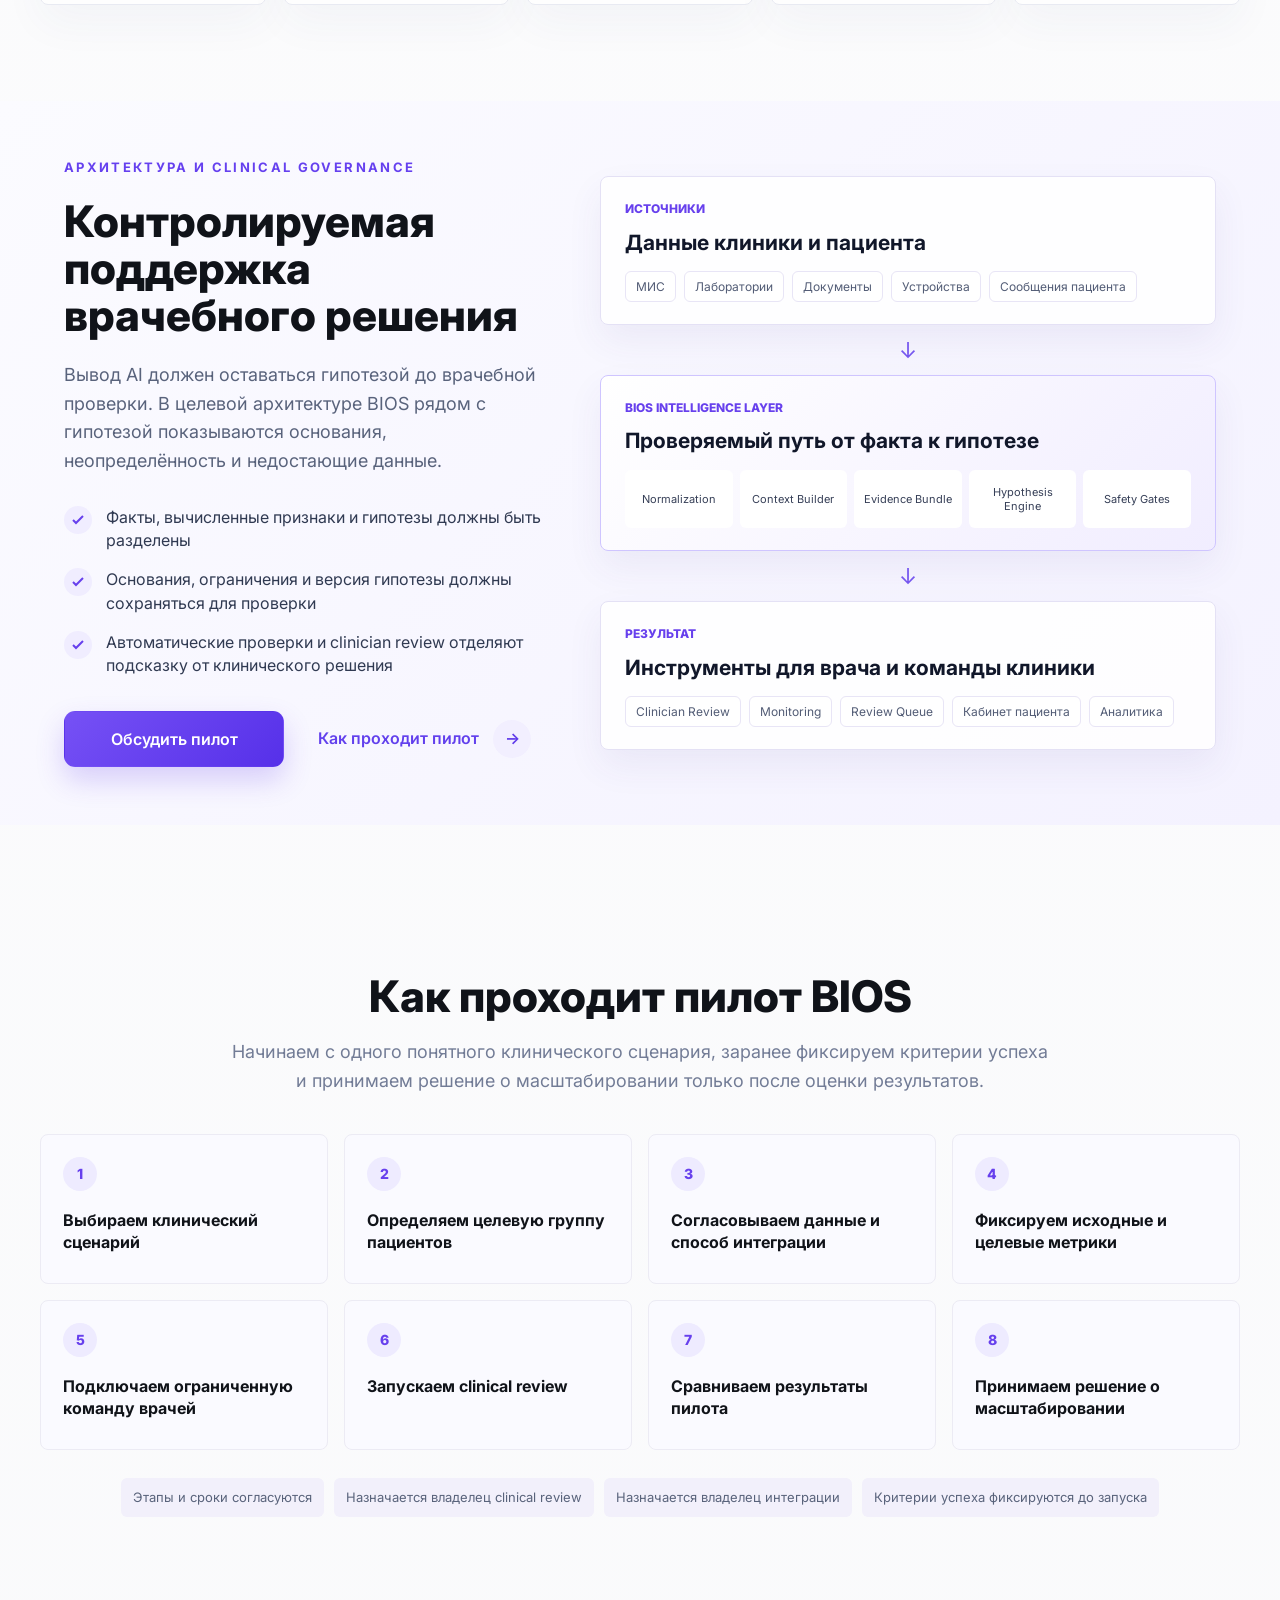
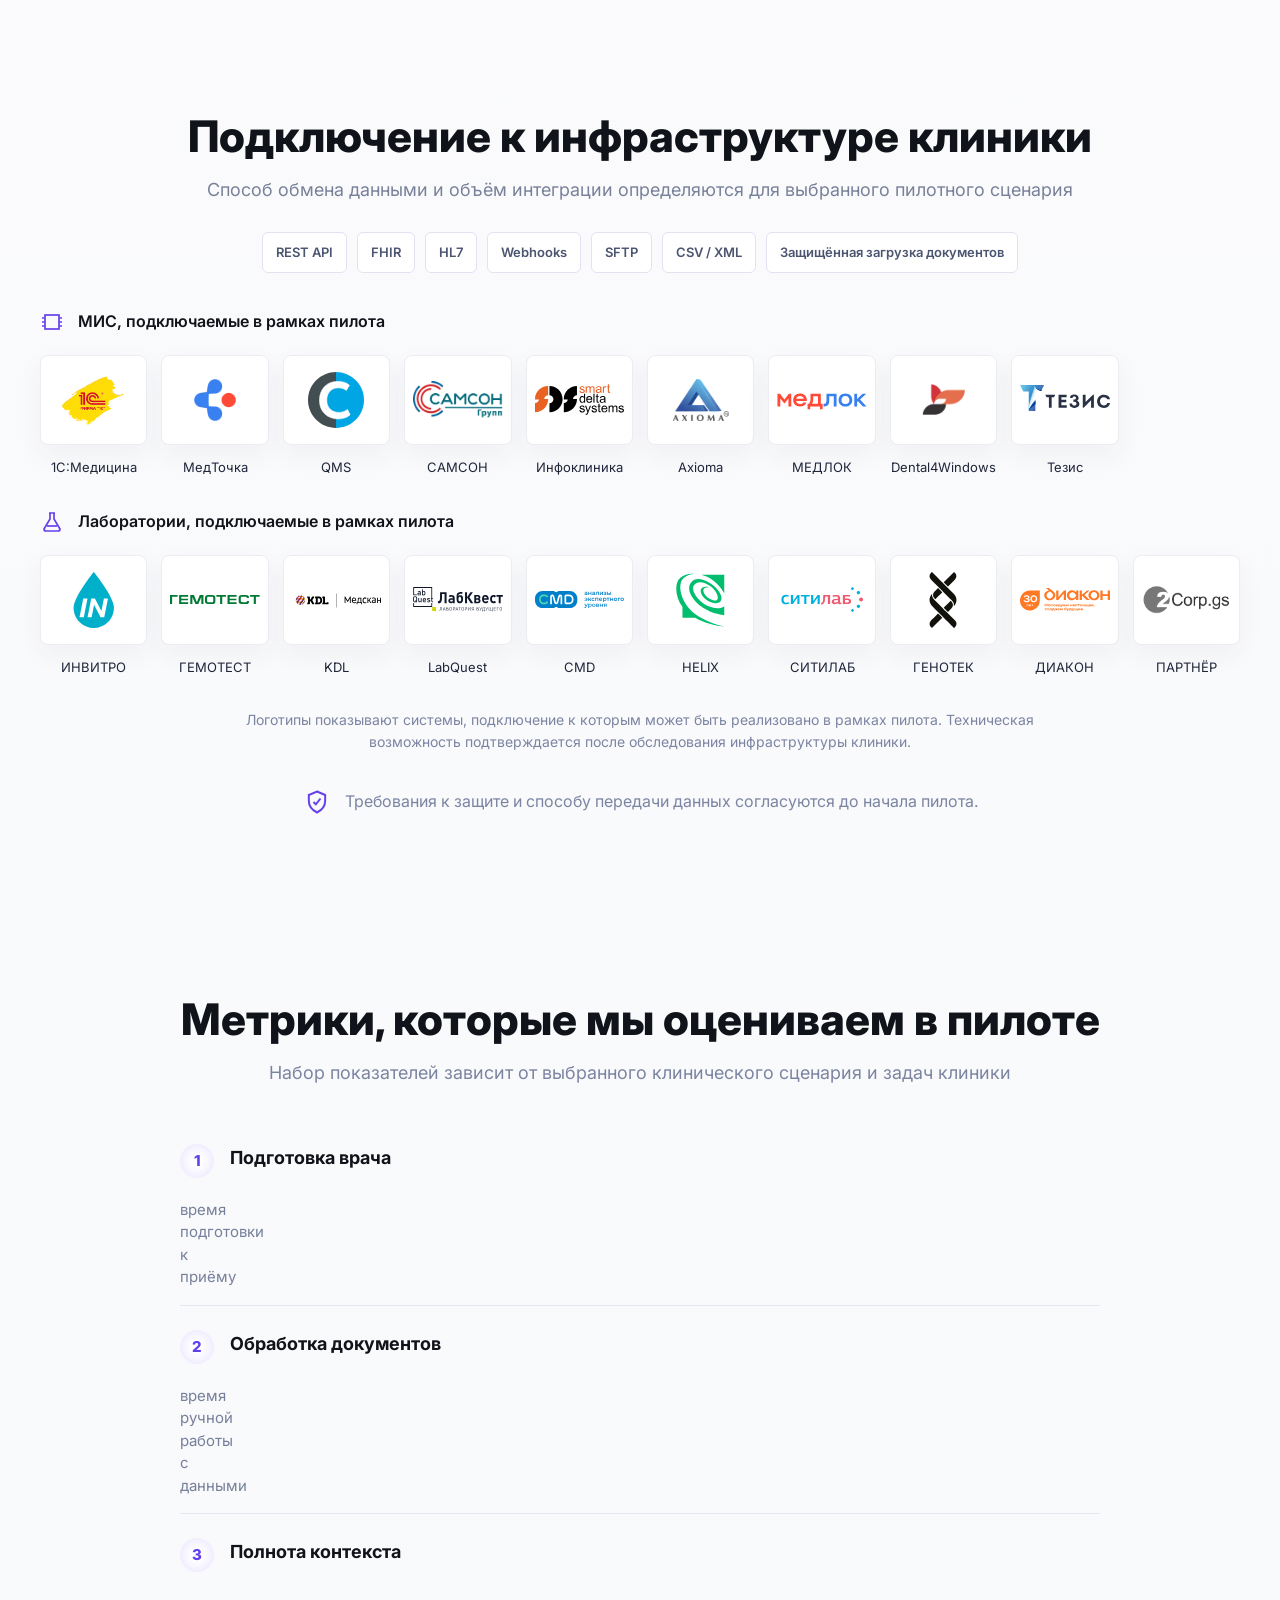
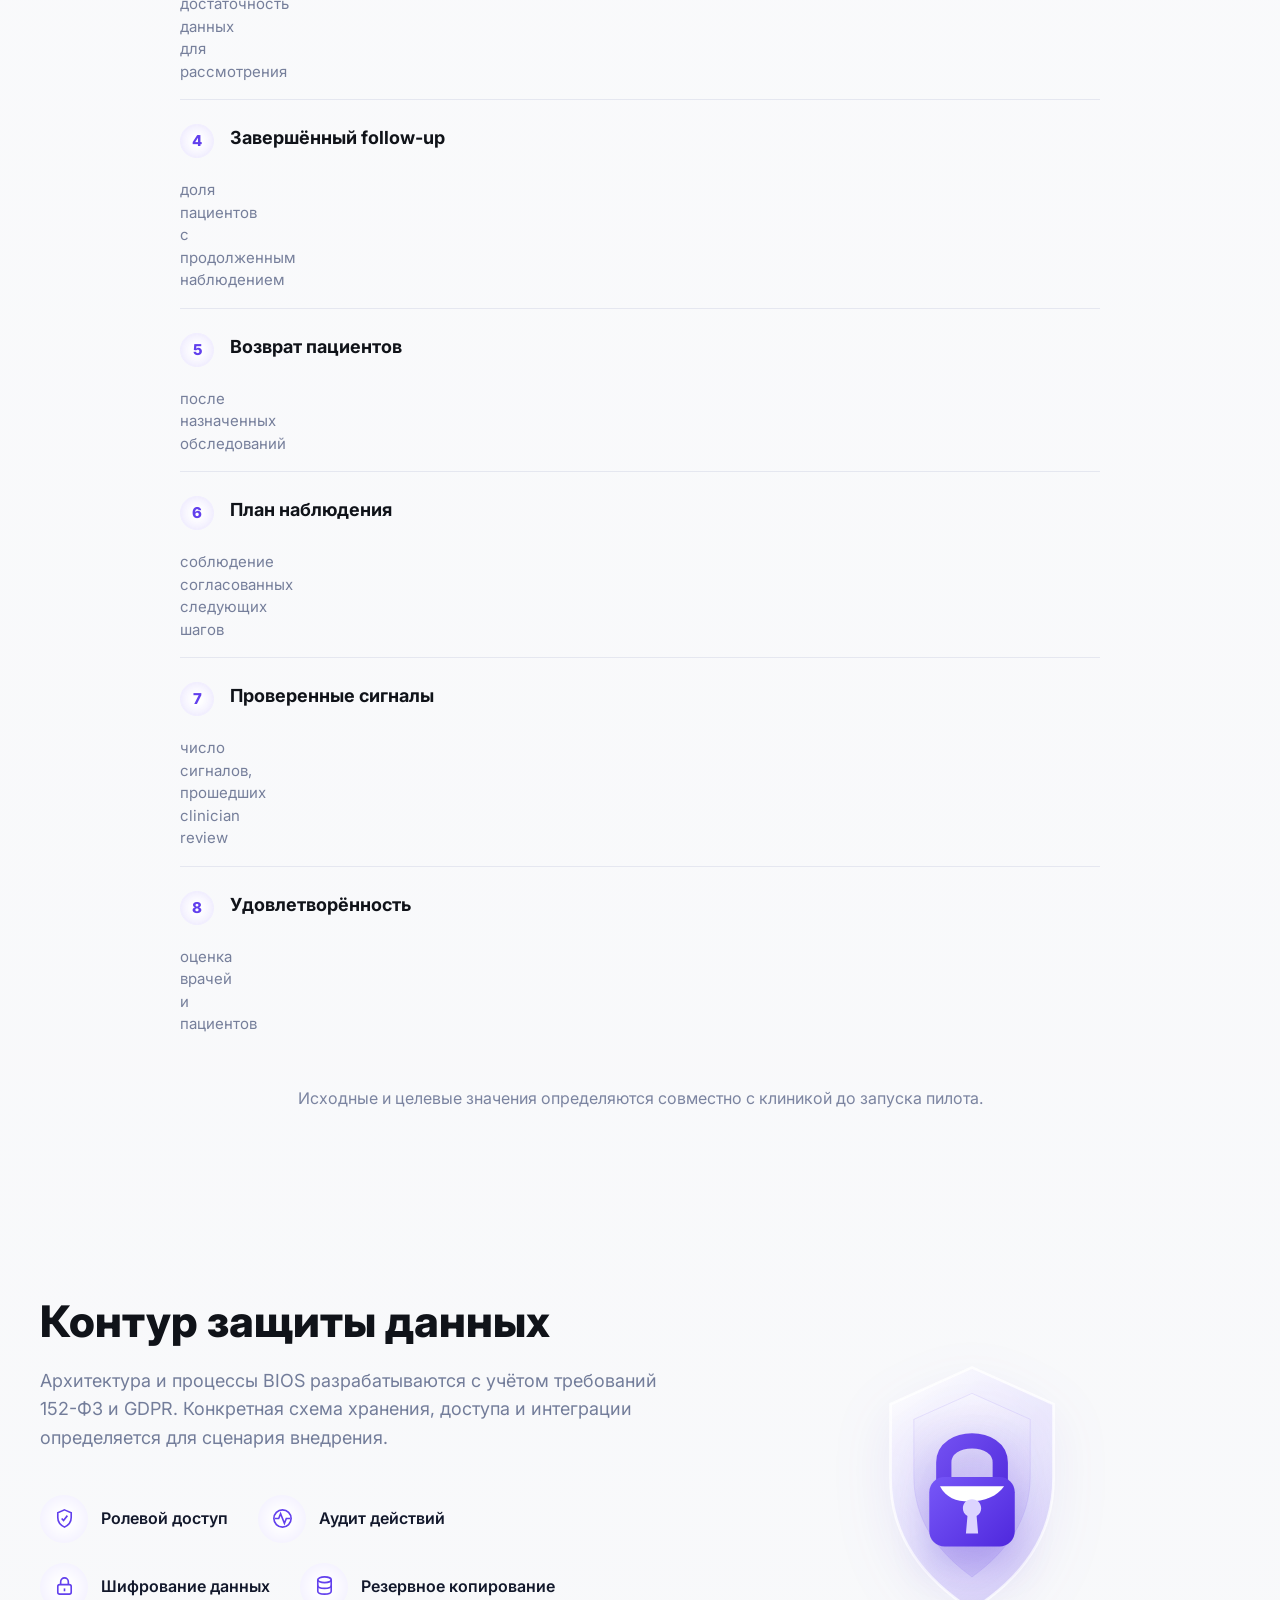
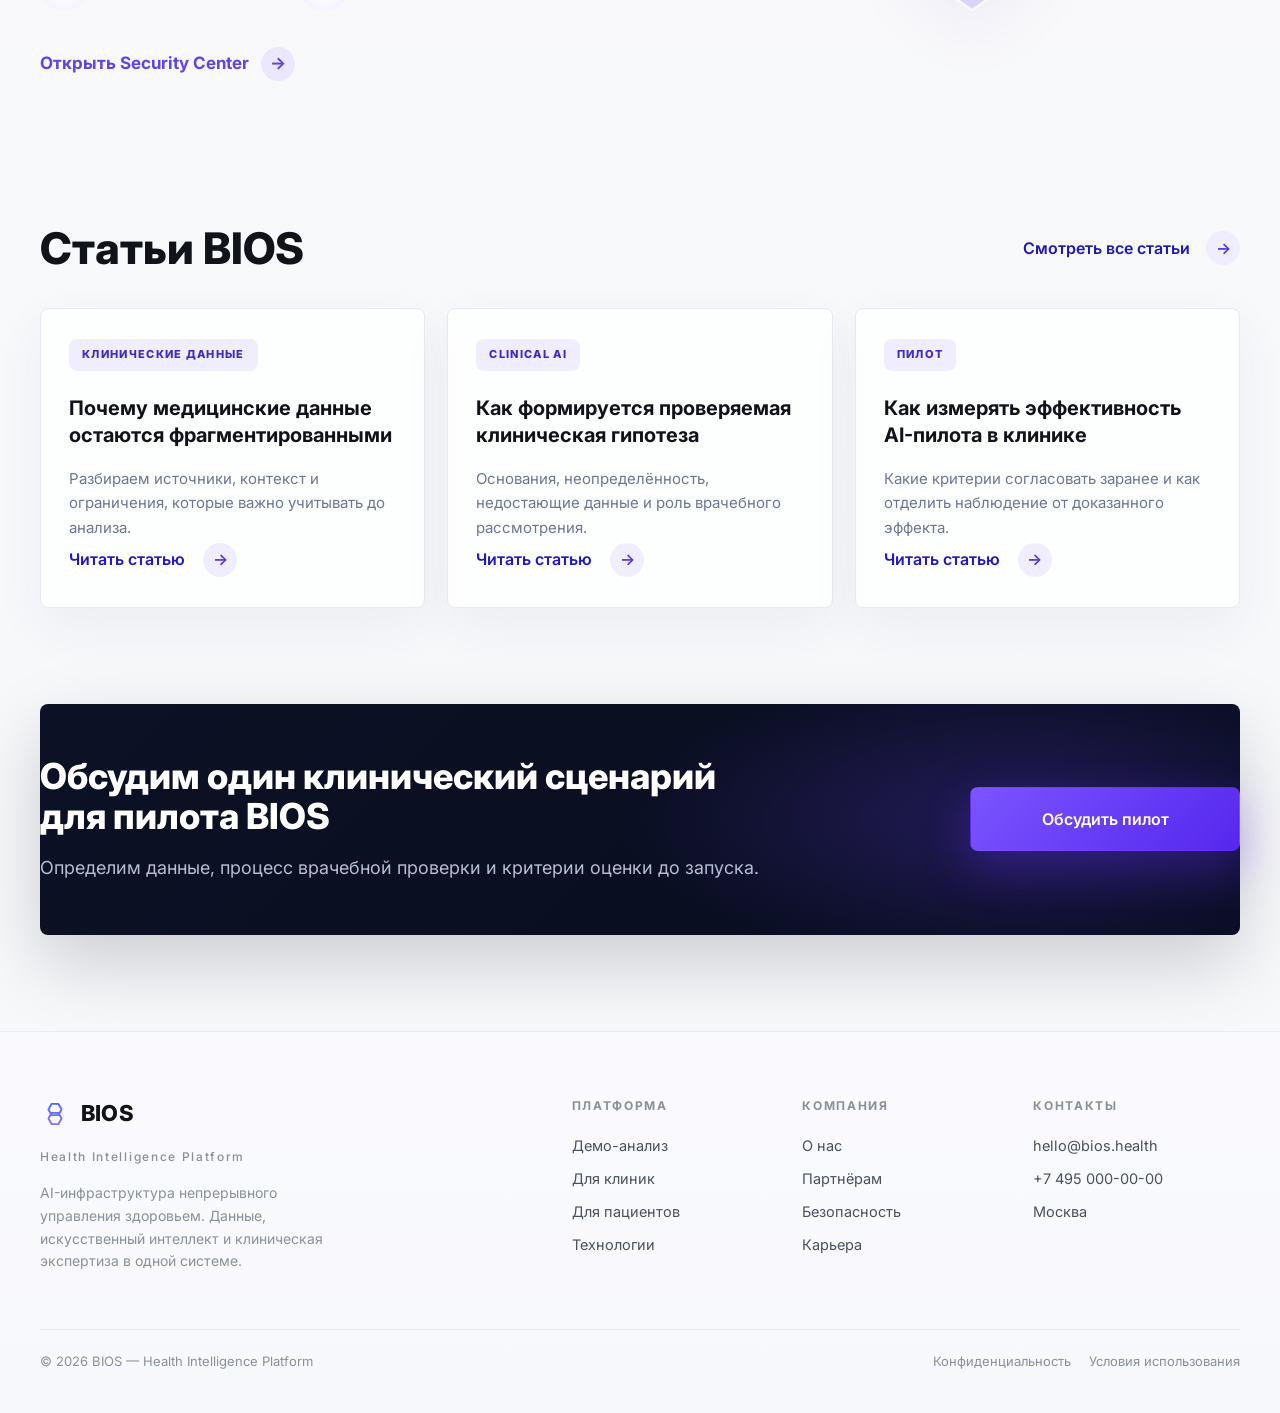
==== commit 2b395018: "Remove lock orbit animation" ====
--- a/clinics.html
+++ b/clinics.html
@@ -362,40 +362,6 @@
       place-items:center;
       overflow:visible;
     }
-    .bios-lock-glow{
-      position:absolute;
-      z-index:0;
-      width:78%;
-      aspect-ratio:1;
-      border-radius:50%;
-      background:radial-gradient(circle,rgba(111,76,243,.19) 0%,rgba(111,76,243,.08) 36%,transparent 69%);
-      filter:blur(18px);
-      animation:biosLockGlow 5.4s ease-in-out infinite;
-    }
-    .bios-lock-orbit{
-      position:absolute;
-      z-index:2;
-      width:min(98%,520px);
-      height:156px;
-      border:1.5px solid rgba(111,82,244,.34);
-      border-radius:50%;
-      box-shadow:inset 0 0 22px rgba(112,79,244,.025);
-    }
-    .bios-lock-orbit.one{transform:rotate(16deg);animation:biosOrbitOne 13s linear infinite}
-    .bios-lock-orbit.two{height:190px;transform:rotate(-18deg);animation:biosOrbitTwo 16s linear infinite}
-    .bios-lock-dot{
-      position:absolute;
-      width:12px;
-      height:12px;
-      border-radius:50%;
-      background:linear-gradient(145deg,#9b80ff,#6740ed);
-      box-shadow:0 0 15px rgba(103,64,237,.42);
-      animation:biosDotPulse 2.8s ease-in-out infinite;
-    }
-    .bios-lock-dot.a{top:50%;left:-6px}
-    .bios-lock-dot.b{top:50%;right:-6px;animation-delay:-1.2s}
-    .bios-lock-dot.c{top:-6px;left:29%;animation-delay:-.7s}
-    .bios-lock-dot.d{right:22%;bottom:-6px;animation-delay:-1.8s}
     .bios-lock-shield{
       position:relative;
       z-index:1;
@@ -403,7 +369,6 @@
       height:auto;
       overflow:visible;
       filter:drop-shadow(0 26px 32px rgba(88,62,205,.13));
-      animation:biosShieldBreathe 5.4s ease-in-out infinite;
     }
     .bios-lock-core{
       position:absolute;
@@ -412,16 +377,7 @@
       height:auto;
       overflow:visible;
       filter:drop-shadow(0 20px 20px rgba(78,43,211,.25));
-      animation:biosLockFloat 4.2s ease-in-out infinite;
-    }
-    .bios-lock-highlight{animation:biosLockHighlight 3.4s ease-in-out infinite}
-    @keyframes biosOrbitOne{from{transform:rotate(16deg)}to{transform:rotate(376deg)}}
-    @keyframes biosOrbitTwo{from{transform:rotate(-18deg)}to{transform:rotate(-378deg)}}
-    @keyframes biosDotPulse{0%,100%{opacity:.68;transform:scale(.82)}50%{opacity:1;transform:scale(1.14)}}
-    @keyframes biosShieldBreathe{0%,100%{opacity:.82;transform:translateY(3px) scale(.985)}50%{opacity:1;transform:translateY(-3px) scale(1.02)}}
-    @keyframes biosLockFloat{0%,100%{transform:translateY(5px)}50%{transform:translateY(-7px)}}
-    @keyframes biosLockGlow{0%,100%{opacity:.65;transform:scale(.92)}50%{opacity:1;transform:scale(1.08)}}
-    @keyframes biosLockHighlight{0%,100%{opacity:.18}50%{opacity:.58}}
+    }
 
     .articles-head{margin-bottom:36px}
     .articles-all,.article-link{font-size:16px}
@@ -555,7 +511,7 @@
       .architecture-shell{padding:34px 16px}.architecture-shell .solution-content{padding:0}.architecture-flow{grid-template-columns:1fr}.architecture-tier{padding:18px}.architecture-tags span{font-size:11px}.pilot-shell{padding:34px 16px}.pilot-head h2{font-size:30px}.pilot-head p{font-size:16px}.pilot-grid{grid-template-columns:1fr;gap:10px;margin-top:28px}.pilot-step{min-height:0;padding:18px}.pilot-step h3{margin-top:14px}.pilot-meta{justify-content:flex-start}.results-grid.metrics-grid{grid-template-columns:1fr}
       .integrations-shell,.results-shell{padding:34px 16px 26px}.integration-grid{grid-auto-columns:96px}.integration-logo{height:82px}.integration-trust{gap:10px;font-size:14px}
       .results-grid{margin-top:30px}.metrics-grid .result-card{padding:13px 0 15px;grid-template-columns:32px 1fr;gap:13px}.metrics-grid .result-number{width:32px;height:32px;font-size:14px}.metrics-grid .result-card h3{font-size:16px}.metrics-grid .result-card p{font-size:14px}.results-note{font-size:13px}
-      .security-shell{gap:18px;padding:34px 18px 28px;text-align:center}.security-copy{max-width:none;margin-top:-6px;font-size:16px}.security-badges{display:grid;grid-template-columns:1fr;gap:12px;margin-top:4px;text-align:left}.security-badge{white-space:normal}.bios-lock-orbit{width:100%;height:104px}.bios-lock-orbit.two{height:128px}.bios-lock-shield{width:160px}.bios-lock-core{width:92px}.bios-lock-dot{width:9px;height:9px}.bios-lock-glow{width:86%}
+      .security-shell{gap:18px;padding:34px 18px 28px;text-align:center}.security-copy{max-width:none;margin-top:-6px;font-size:16px}.security-badges{display:grid;grid-template-columns:1fr;gap:12px;margin-top:4px;text-align:left}.security-badge{white-space:normal}.bios-lock-shield{width:160px}.bios-lock-core{width:92px}
       .security-more{justify-self:center}
       .articles-head{gap:16px}.articles-grid{gap:14px}.article-card{padding:24px 18px}.article-card h3{font-size:20px}.article-card p{font-size:15px}
       .demo-shell{padding:36px 18px;gap:24px;text-align:center}.demo-shell p{font-size:15px}.demo-shell .button-primary{width:100%;min-width:0;min-height:58px}
@@ -833,9 +789,6 @@
           <a class="security-more" href="security.html">Открыть Security Center <i aria-hidden="true">→</i></a>
         </div>
         <div class="security-art bios-lock-art" aria-hidden="true">
-          <div class="bios-lock-glow"></div>
-          <div class="bios-lock-orbit one"><span class="bios-lock-dot a"></span><span class="bios-lock-dot b"></span></div>
-          <div class="bios-lock-orbit two"><span class="bios-lock-dot c"></span><span class="bios-lock-dot d"></span></div>
           <svg class="bios-lock-shield" viewBox="0 0 240 300">
             <defs>
               <linearGradient id="clinicShieldOuter" x1="42" y1="30" x2="204" y2="270" gradientUnits="userSpaceOnUse"><stop stop-color="#ffffff" stop-opacity=".82"/><stop offset=".55" stop-color="#d9d2ff" stop-opacity=".45"/><stop offset="1" stop-color="#9c88f7" stop-opacity=".3"/></linearGradient>
